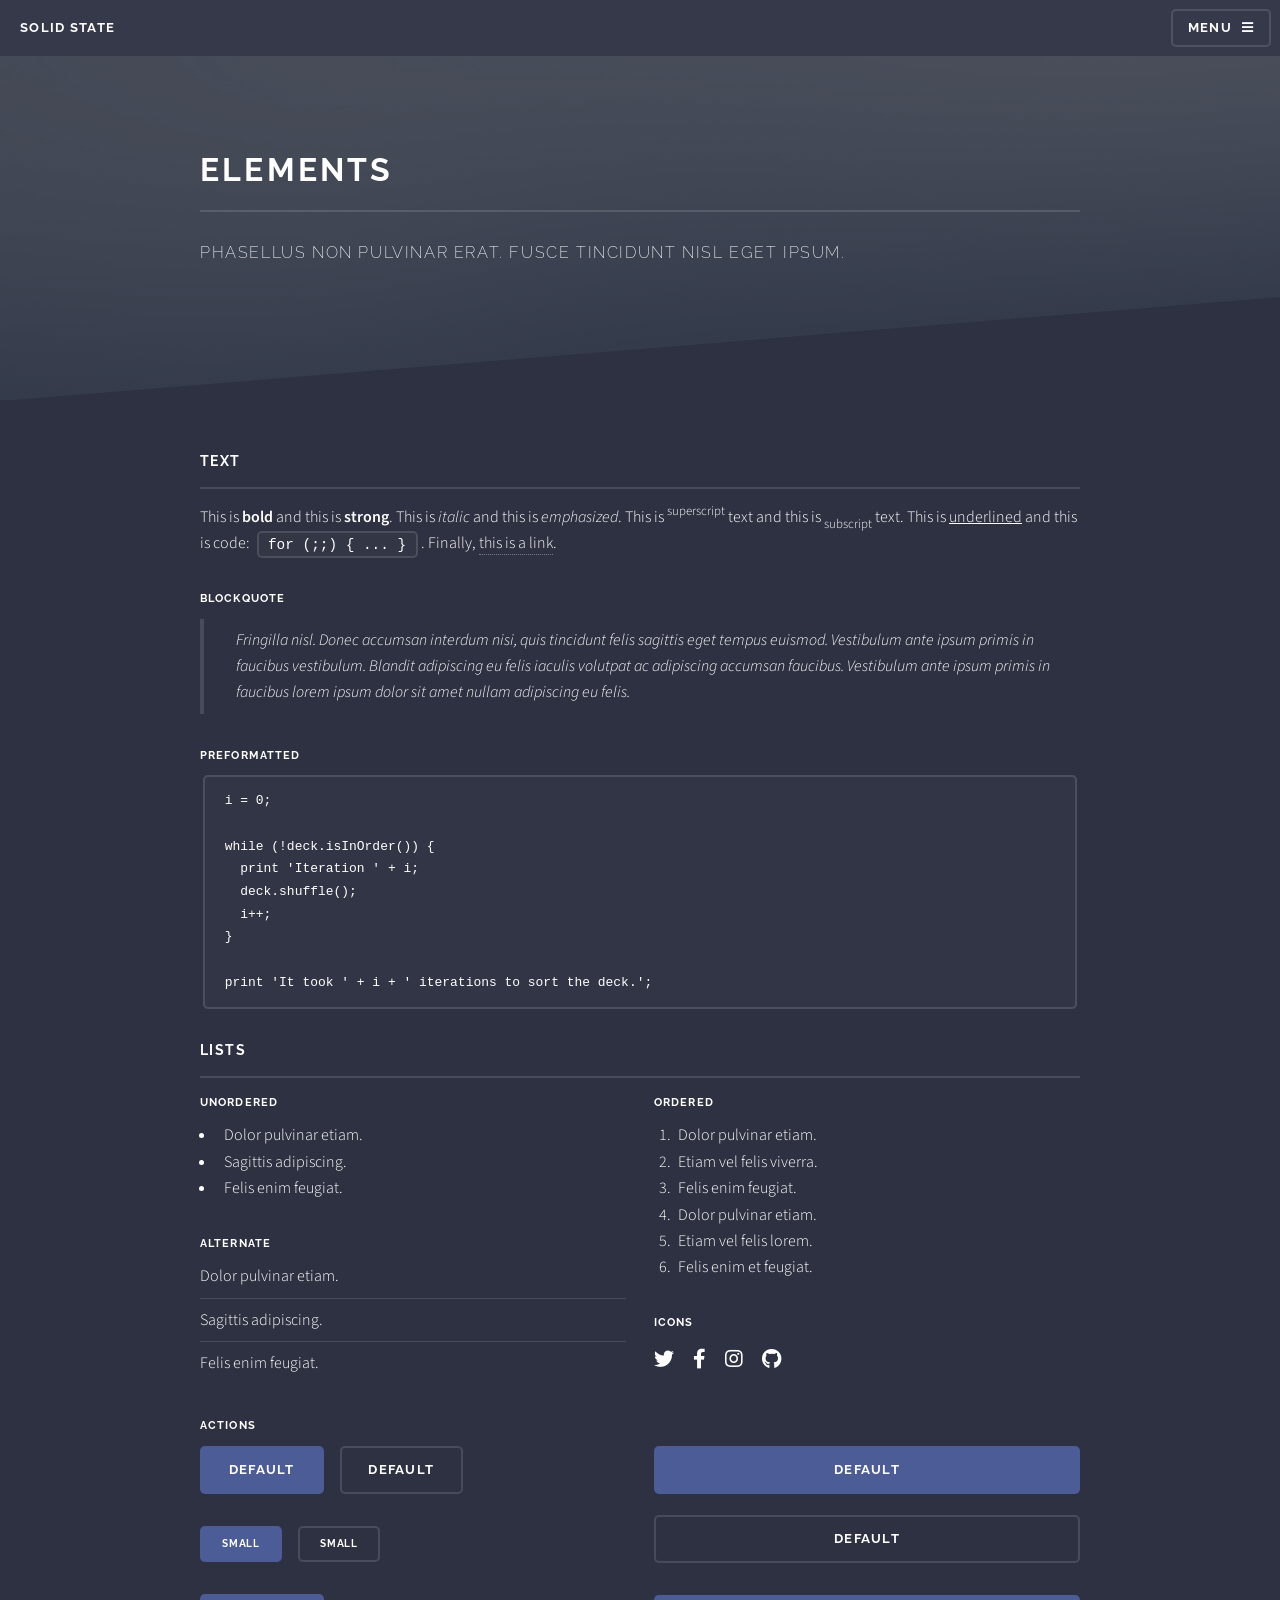
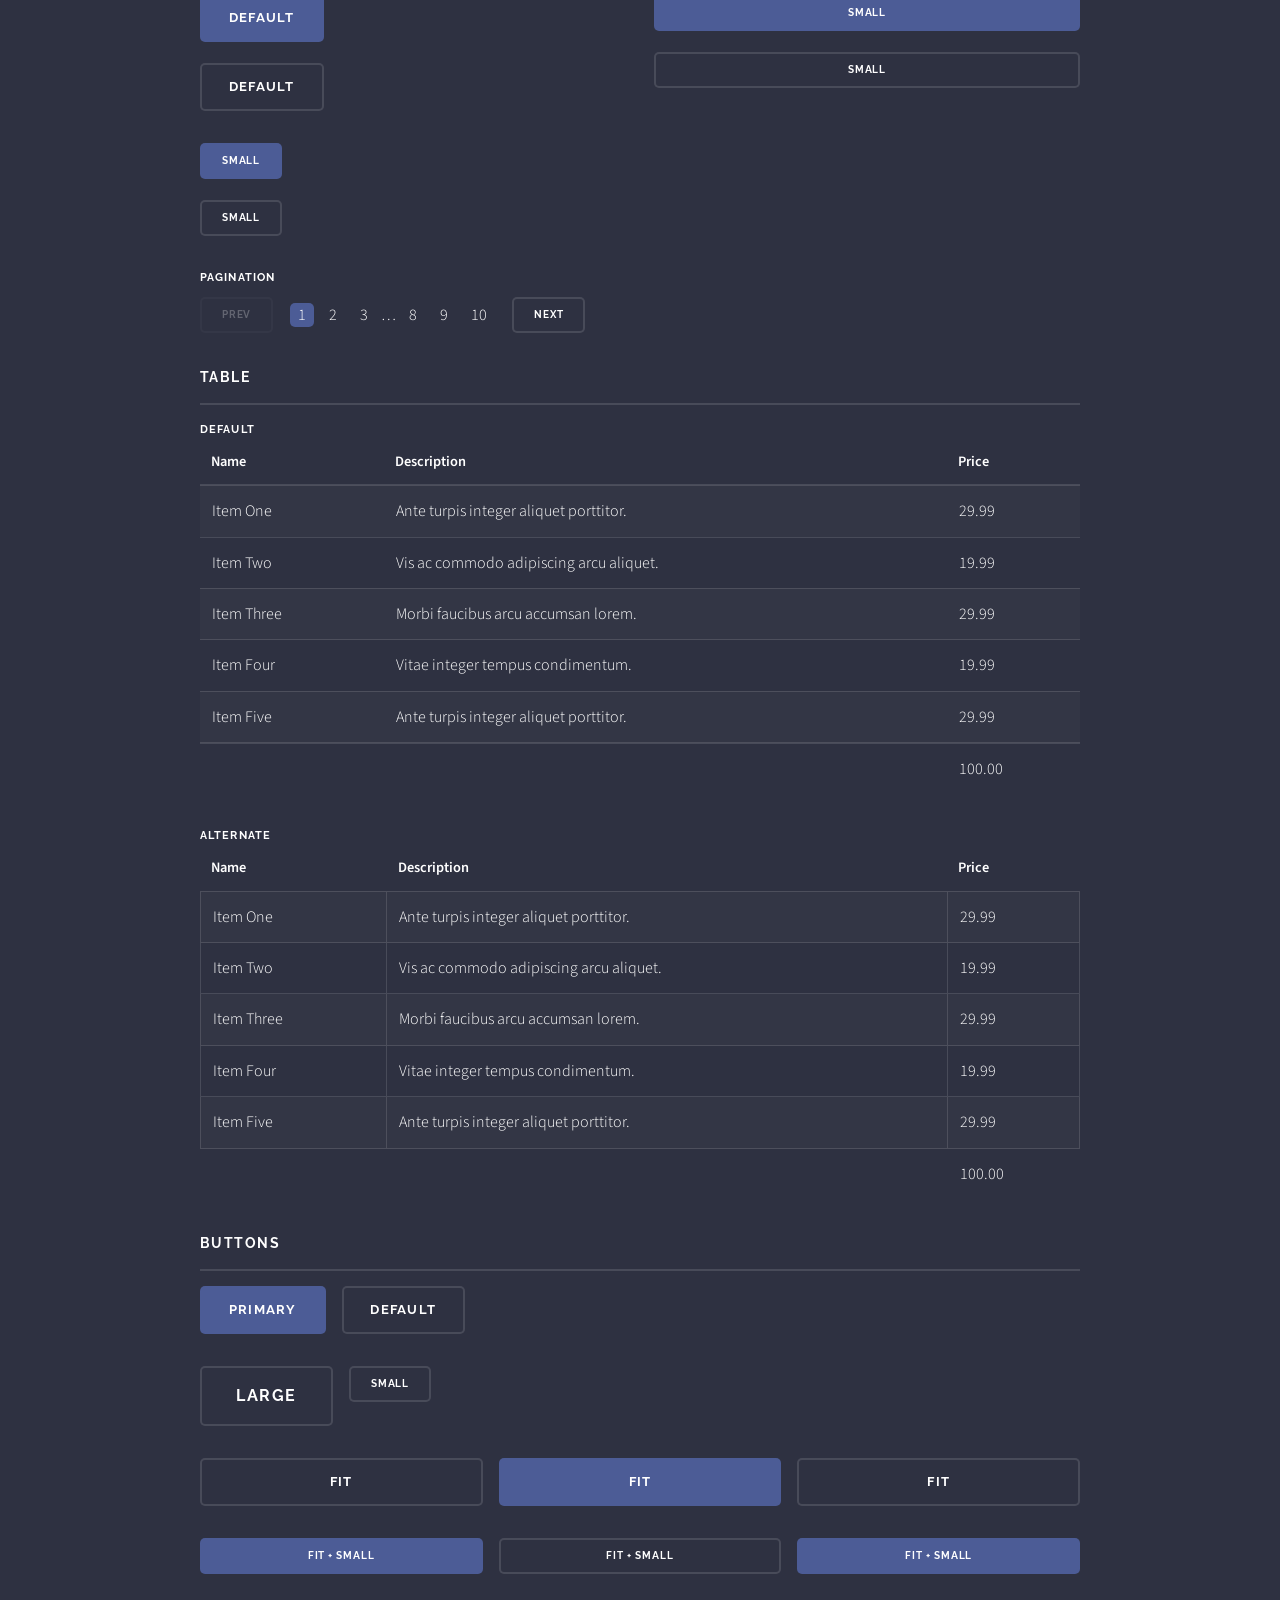
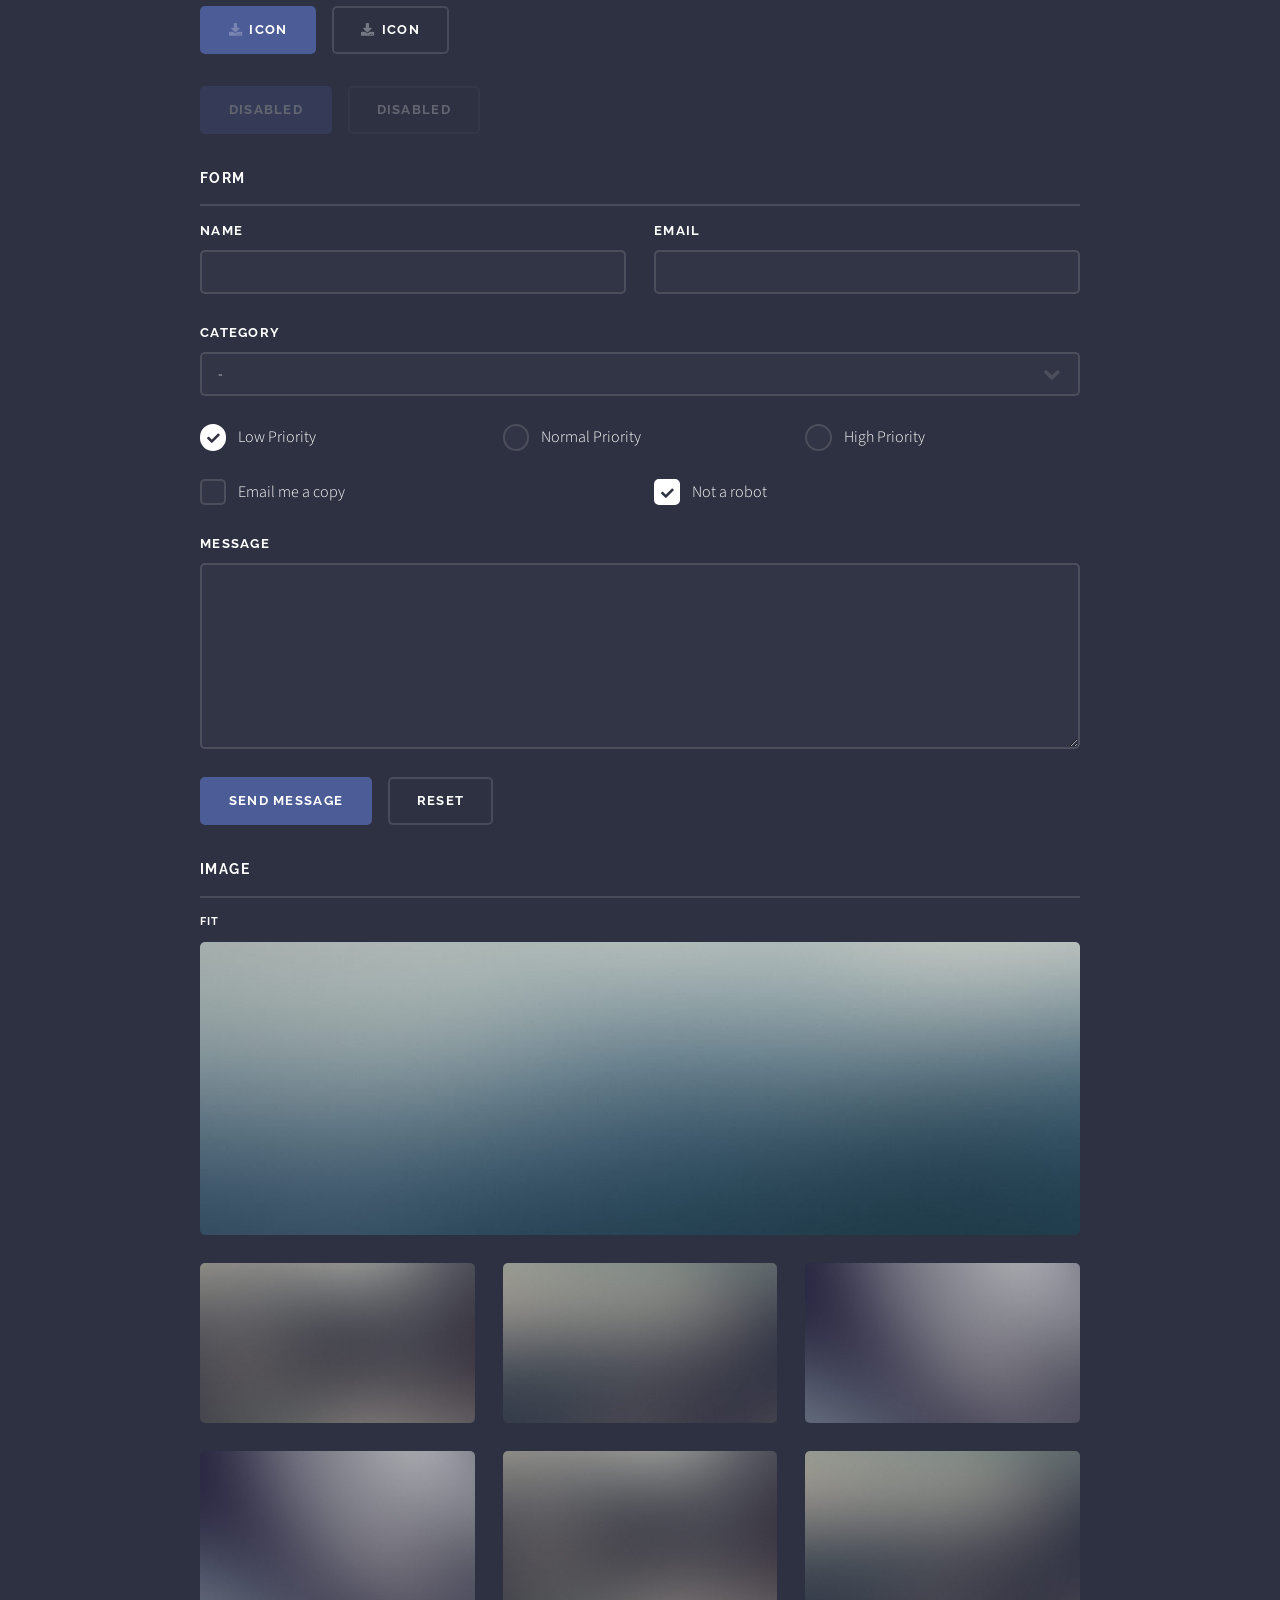
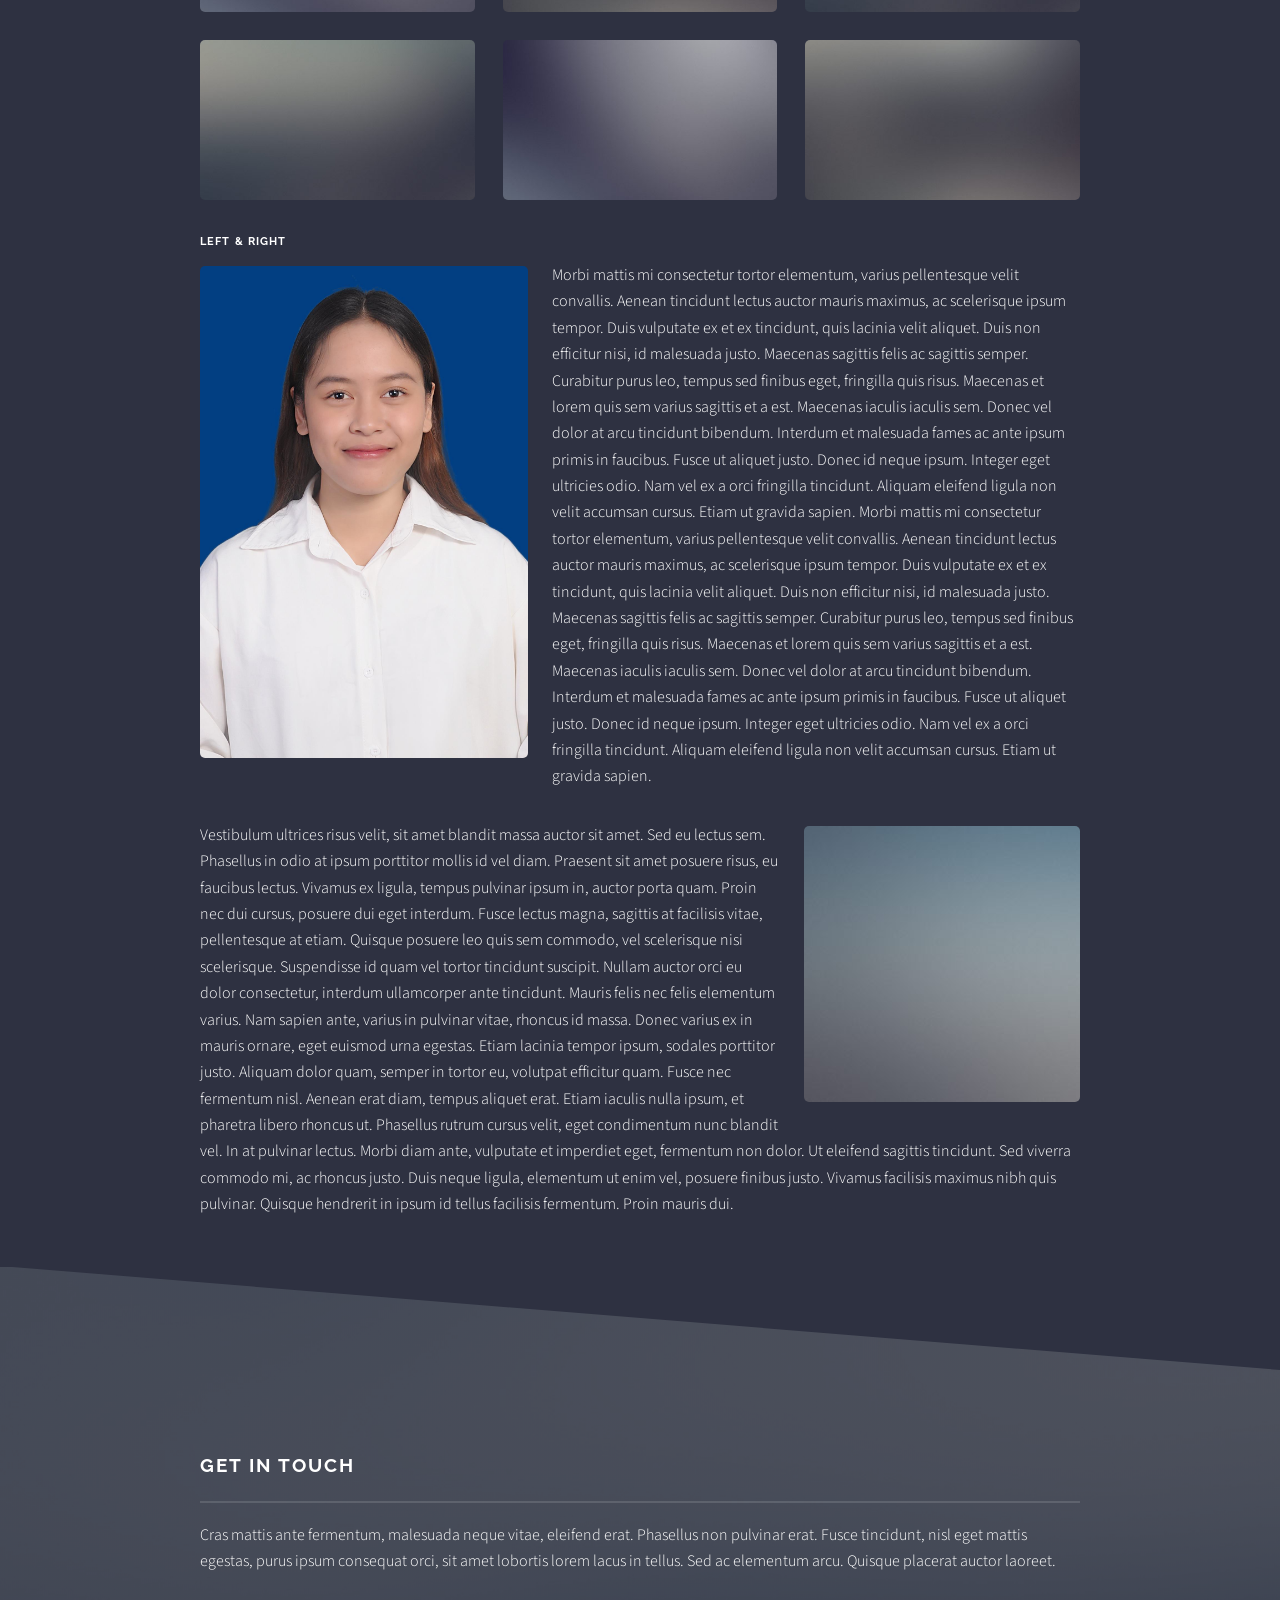
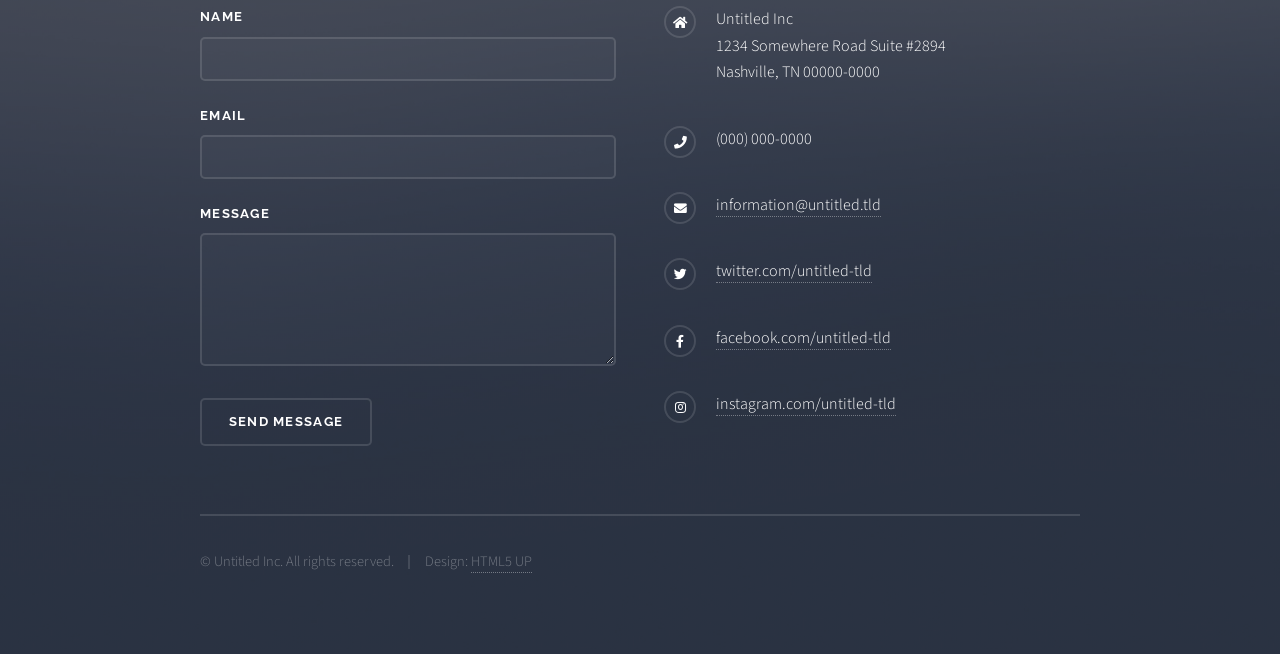
==== elements.html @ a49349f7 "[ADD] Membuat website portofolio" ====
<!DOCTYPE HTML>
<!--
	Solid State by HTML5 UP
	html5up.net | @ajlkn
	Free for personal and commercial use under the CCA 3.0 license (html5up.net/license)
-->
<html>
	<head>
		<title>Elements - Solid State by HTML5 UP</title>
		<meta charset="utf-8" />
		<meta name="viewport" content="width=device-width, initial-scale=1, user-scalable=no" />
		<link rel="stylesheet" href="assets/css/main.css" />
		<noscript><link rel="stylesheet" href="assets/css/noscript.css" /></noscript>
	</head>
	<body class="is-preload">

		<!-- Page Wrapper -->
			<div id="page-wrapper">

				<!-- Header -->
					<header id="header">
						<h1><a href="index.html">Solid State</a></h1>
						<nav>
							<a href="#menu">Menu</a>
						</nav>
					</header>

				<!-- Menu -->
					<nav id="menu">
						<div class="inner">
							<h2>Menu</h2>
							<ul class="links">
								<li><a href="index.html">Home</a></li>
								<li><a href="generic.html">Generic</a></li>
								<li><a href="elements.html">Elements</a></li>
								<li><a href="#">Log In</a></li>
								<li><a href="#">Sign Up</a></li>
							</ul>
							<a href="#" class="close">Close</a>
						</div>
					</nav>

				<!-- Wrapper -->
					<section id="wrapper">
						<header>
							<div class="inner">
								<h2>Elements</h2>
								<p>Phasellus non pulvinar erat. Fusce tincidunt nisl eget ipsum.</p>
							</div>
						</header>

						<!-- Content -->
							<div class="wrapper">
								<div class="inner">

									<section>
										<h3 class="major">Text</h3>
										<p>This is <b>bold</b> and this is <strong>strong</strong>. This is <i>italic</i> and this is <em>emphasized</em>.
										This is <sup>superscript</sup> text and this is <sub>subscript</sub> text.
										This is <u>underlined</u> and this is code: <code>for (;;) { ... }</code>. Finally, <a href="#">this is a link</a>.</p>
										<h4>Blockquote</h4>
										<blockquote>Fringilla nisl. Donec accumsan interdum nisi, quis tincidunt felis sagittis eget tempus euismod. Vestibulum ante ipsum primis in faucibus vestibulum. Blandit adipiscing eu felis iaculis volutpat ac adipiscing accumsan faucibus. Vestibulum ante ipsum primis in faucibus lorem ipsum dolor sit amet nullam adipiscing eu felis.</blockquote>
										<h4>Preformatted</h4>
										<pre><code>i = 0;

while (!deck.isInOrder()) {
  print 'Iteration ' + i;
  deck.shuffle();
  i++;
}

print 'It took ' + i + ' iterations to sort the deck.';</code></pre>
									</section>

									<section>
										<h3 class="major">Lists</h3>
										<div class="row">
											<div class="col-6 col-12-medium">
												<h4>Unordered</h4>
												<ul>
													<li>Dolor pulvinar etiam.</li>
													<li>Sagittis adipiscing.</li>
													<li>Felis enim feugiat.</li>
												</ul>
												<h4>Alternate</h4>
												<ul class="alt">
													<li>Dolor pulvinar etiam.</li>
													<li>Sagittis adipiscing.</li>
													<li>Felis enim feugiat.</li>
												</ul>
											</div>
											<div class="col-6 col-12-medium">
												<h4>Ordered</h4>
												<ol>
													<li>Dolor pulvinar etiam.</li>
													<li>Etiam vel felis viverra.</li>
													<li>Felis enim feugiat.</li>
													<li>Dolor pulvinar etiam.</li>
													<li>Etiam vel felis lorem.</li>
													<li>Felis enim et feugiat.</li>
												</ol>
												<h4>Icons</h4>
												<ul class="icons">
													<li><a href="#" class="icon brands fa-twitter"><span class="label">Twitter</span></a></li>
													<li><a href="#" class="icon brands fa-facebook-f"><span class="label">Facebook</span></a></li>
													<li><a href="#" class="icon brands fa-instagram"><span class="label">Instagram</span></a></li>
													<li><a href="#" class="icon brands fa-github"><span class="label">Github</span></a></li>
												</ul>
											</div>
										</div>
										<h4>Actions</h4>
										<div class="row">
											<div class="col-6 col-12-medium">
												<ul class="actions">
													<li><a href="#" class="button primary">Default</a></li>
													<li><a href="#" class="button">Default</a></li>
												</ul>
												<ul class="actions small">
													<li><a href="#" class="button primary small">Small</a></li>
													<li><a href="#" class="button small">Small</a></li>
												</ul>
												<ul class="actions stacked">
													<li><a href="#" class="button primary">Default</a></li>
													<li><a href="#" class="button">Default</a></li>
												</ul>
												<ul class="actions stacked small">
													<li><a href="#" class="button primary small">Small</a></li>
													<li><a href="#" class="button small">Small</a></li>
												</ul>
											</div>
											<div class="col-6 col-12-medium">
												<ul class="actions stacked">
													<li><a href="#" class="button primary fit">Default</a></li>
													<li><a href="#" class="button fit">Default</a></li>
												</ul>
												<ul class="actions stacked small">
													<li><a href="#" class="button primary small fit">Small</a></li>
													<li><a href="#" class="button small fit">Small</a></li>
												</ul>
											</div>
										</div>
										<h4>Pagination</h4>
										<ul class="pagination">
											<li><span class="button small disabled">Prev</span></li>
											<li><a href="#" class="page active">1</a></li>
											<li><a href="#" class="page">2</a></li>
											<li><a href="#" class="page">3</a></li>
											<li><span>&hellip;</span></li>
											<li><a href="#" class="page">8</a></li>
											<li><a href="#" class="page">9</a></li>
											<li><a href="#" class="page">10</a></li>
											<li><a href="#" class="button small">Next</a></li>
										</ul>
									</section>

									<section>
										<h3 class="major">Table</h3>
										<h4>Default</h4>
										<div class="table-wrapper">
											<table>
												<thead>
													<tr>
														<th>Name</th>
														<th>Description</th>
														<th>Price</th>
													</tr>
												</thead>
												<tbody>
													<tr>
														<td>Item One</td>
														<td>Ante turpis integer aliquet porttitor.</td>
														<td>29.99</td>
													</tr>
													<tr>
														<td>Item Two</td>
														<td>Vis ac commodo adipiscing arcu aliquet.</td>
														<td>19.99</td>
													</tr>
													<tr>
														<td>Item Three</td>
														<td> Morbi faucibus arcu accumsan lorem.</td>
														<td>29.99</td>
													</tr>
													<tr>
														<td>Item Four</td>
														<td>Vitae integer tempus condimentum.</td>
														<td>19.99</td>
													</tr>
													<tr>
														<td>Item Five</td>
														<td>Ante turpis integer aliquet porttitor.</td>
														<td>29.99</td>
													</tr>
												</tbody>
												<tfoot>
													<tr>
														<td colspan="2"></td>
														<td>100.00</td>
													</tr>
												</tfoot>
											</table>
										</div>

										<h4>Alternate</h4>
										<div class="table-wrapper">
											<table class="alt">
												<thead>
													<tr>
														<th>Name</th>
														<th>Description</th>
														<th>Price</th>
													</tr>
												</thead>
												<tbody>
													<tr>
														<td>Item One</td>
														<td>Ante turpis integer aliquet porttitor.</td>
														<td>29.99</td>
													</tr>
													<tr>
														<td>Item Two</td>
														<td>Vis ac commodo adipiscing arcu aliquet.</td>
														<td>19.99</td>
													</tr>
													<tr>
														<td>Item Three</td>
														<td> Morbi faucibus arcu accumsan lorem.</td>
														<td>29.99</td>
													</tr>
													<tr>
														<td>Item Four</td>
														<td>Vitae integer tempus condimentum.</td>
														<td>19.99</td>
													</tr>
													<tr>
														<td>Item Five</td>
														<td>Ante turpis integer aliquet porttitor.</td>
														<td>29.99</td>
													</tr>
												</tbody>
												<tfoot>
													<tr>
														<td colspan="2"></td>
														<td>100.00</td>
													</tr>
												</tfoot>
											</table>
										</div>
									</section>

									<section>
										<h3 class="major">Buttons</h3>
										<ul class="actions">
											<li><a href="#" class="button primary">Primary</a></li>
											<li><a href="#" class="button">Default</a></li>
										</ul>
										<ul class="actions">
											<li><a href="#" class="button large">Large</a></li>
											<li><a href="#" class="button small">Small</a></li>
										</ul>
										<ul class="actions fit">
											<li><a href="#" class="button fit">Fit</a></li>
											<li><a href="#" class="button primary fit">Fit</a></li>
											<li><a href="#" class="button fit">Fit</a></li>
										</ul>
										<ul class="actions fit small">
											<li><a href="#" class="button primary fit small">Fit + Small</a></li>
											<li><a href="#" class="button fit small">Fit + Small</a></li>
											<li><a href="#" class="button primary fit small">Fit + Small</a></li>
										</ul>
										<ul class="actions">
											<li><a href="#" class="button primary icon solid fa-download">Icon</a></li>
											<li><a href="#" class="button icon solid fa-download">Icon</a></li>
										</ul>
										<ul class="actions">
											<li><span class="button primary disabled">Disabled</span></li>
											<li><span class="button disabled">Disabled</span></li>
										</ul>
									</section>

									<section>
										<h3 class="major">Form</h3>
										<form method="post" action="#">
											<div class="row gtr-uniform">
												<div class="col-6 col-12-xsmall">
													<label for="demo-name">Name</label>
													<input type="text" name="demo-name" id="demo-name" value="" />
												</div>
												<div class="col-6 col-12-xsmall">
													<label for="demo-email">Email</label>
													<input type="email" name="demo-email" id="demo-email" value="" />
												</div>
												<div class="col-12">
													<label for="demo-category">Category</label>
													<select name="demo-category" id="demo-category">
														<option value="">-</option>
														<option value="1">Manufacturing</option>
														<option value="1">Shipping</option>
														<option value="1">Administration</option>
														<option value="1">Human Resources</option>
													</select>
												</div>
												<div class="col-4 col-12-small">
													<input type="radio" id="demo-priority-low" name="demo-priority" checked>
													<label for="demo-priority-low">Low Priority</label>
												</div>
												<div class="col-4 col-12-small">
													<input type="radio" id="demo-priority-normal" name="demo-priority">
													<label for="demo-priority-normal">Normal Priority</label>
												</div>
												<div class="col-4 col-12-small">
													<input type="radio" id="demo-priority-high" name="demo-priority">
													<label for="demo-priority-high">High Priority</label>
												</div>
												<div class="col-6 col-12-small">
													<input type="checkbox" id="demo-copy" name="demo-copy">
													<label for="demo-copy">Email me a copy</label>
												</div>
												<div class="col-6 col-12-small">
													<input type="checkbox" id="demo-human" name="demo-human" checked>
													<label for="demo-human">Not a robot</label>
												</div>
												<div class="col-12">
													<label for="demo-message">Message</label>
													<textarea name="demo-message" id="demo-message" rows="6"></textarea>
												</div>
												<div class="col-12">
													<ul class="actions">
														<li><input type="submit" value="Send Message" class="primary" /></li>
														<li><input type="reset" value="Reset" /></li>
													</ul>
												</div>
											</div>
										</form>
									</section>

									<section>
										<h3 class="major">Image</h3>
										<h4>Fit</h4>
										<div class="box alt">
											<div class="row gtr-uniform">
												<div class="col-12"><span class="image fit"><img src="images/pic08.jpg" alt="" /></span></div>
												<div class="col-4"><span class="image fit"><img src="images/pic05.jpg" alt="" /></span></div>
												<div class="col-4"><span class="image fit"><img src="images/pic06.jpg" alt="" /></span></div>
												<div class="col-4"><span class="image fit"><img src="images/pic07.jpg" alt="" /></span></div>
												<div class="col-4"><span class="image fit"><img src="images/pic07.jpg" alt="" /></span></div>
												<div class="col-4"><span class="image fit"><img src="images/pic05.jpg" alt="" /></span></div>
												<div class="col-4"><span class="image fit"><img src="images/pic06.jpg" alt="" /></span></div>
												<div class="col-4"><span class="image fit"><img src="images/pic06.jpg" alt="" /></span></div>
												<div class="col-4"><span class="image fit"><img src="images/pic07.jpg" alt="" /></span></div>
												<div class="col-4"><span class="image fit"><img src="images/pic05.jpg" alt="" /></span></div>
											</div>
										</div>
										<h4>Left &amp; Right</h4>
										<p><span class="image left"><img src="images/pic01.jpg" alt="" /></span>Morbi mattis mi consectetur tortor elementum, varius pellentesque velit convallis. Aenean tincidunt lectus auctor mauris maximus, ac scelerisque ipsum tempor. Duis vulputate ex et ex tincidunt, quis lacinia velit aliquet. Duis non efficitur nisi, id malesuada justo. Maecenas sagittis felis ac sagittis semper. Curabitur purus leo, tempus sed finibus eget, fringilla quis risus. Maecenas et lorem quis sem varius sagittis et a est. Maecenas iaculis iaculis sem. Donec vel dolor at arcu tincidunt bibendum. Interdum et malesuada fames ac ante ipsum primis in faucibus. Fusce ut aliquet justo. Donec id neque ipsum. Integer eget ultricies odio. Nam vel ex a orci fringilla tincidunt. Aliquam eleifend ligula non velit accumsan cursus. Etiam ut gravida sapien. Morbi mattis mi consectetur tortor elementum, varius pellentesque velit convallis. Aenean tincidunt lectus auctor mauris maximus, ac scelerisque ipsum tempor. Duis vulputate ex et ex tincidunt, quis lacinia velit aliquet. Duis non efficitur nisi, id malesuada justo. Maecenas sagittis felis ac sagittis semper. Curabitur purus leo, tempus sed finibus eget, fringilla quis risus. Maecenas et lorem quis sem varius sagittis et a est. Maecenas iaculis iaculis sem. Donec vel dolor at arcu tincidunt bibendum. Interdum et malesuada fames ac ante ipsum primis in faucibus. Fusce ut aliquet justo. Donec id neque ipsum. Integer eget ultricies odio. Nam vel ex a orci fringilla tincidunt. Aliquam eleifend ligula non velit accumsan cursus. Etiam ut gravida sapien.</p>
										<p><span class="image right"><img src="images/pic02.jpg" alt="" /></span>Vestibulum ultrices risus velit, sit amet blandit massa auctor sit amet. Sed eu lectus sem. Phasellus in odio at ipsum porttitor mollis id vel diam. Praesent sit amet posuere risus, eu faucibus lectus. Vivamus ex ligula, tempus pulvinar ipsum in, auctor porta quam. Proin nec dui cursus, posuere dui eget interdum. Fusce lectus magna, sagittis at facilisis vitae, pellentesque at etiam. Quisque posuere leo quis sem commodo, vel scelerisque nisi scelerisque. Suspendisse id quam vel tortor tincidunt suscipit. Nullam auctor orci eu dolor consectetur, interdum ullamcorper ante tincidunt. Mauris felis nec felis elementum varius. Nam sapien ante, varius in pulvinar vitae, rhoncus id massa. Donec varius ex in mauris ornare, eget euismod urna egestas. Etiam lacinia tempor ipsum, sodales porttitor justo. Aliquam dolor quam, semper in tortor eu, volutpat efficitur quam. Fusce nec fermentum nisl. Aenean erat diam, tempus aliquet erat. Etiam iaculis nulla ipsum, et pharetra libero rhoncus ut. Phasellus rutrum cursus velit, eget condimentum nunc blandit vel. In at pulvinar lectus. Morbi diam ante, vulputate et imperdiet eget, fermentum non dolor. Ut eleifend sagittis tincidunt. Sed viverra commodo mi, ac rhoncus justo. Duis neque ligula, elementum ut enim vel, posuere finibus justo. Vivamus facilisis maximus nibh quis pulvinar. Quisque hendrerit in ipsum id tellus facilisis fermentum. Proin mauris dui.</p>
									</section>

								</div>
							</div>

					</section>

				<!-- Footer -->
					<section id="footer">
						<div class="inner">
							<h2 class="major">Get in touch</h2>
							<p>Cras mattis ante fermentum, malesuada neque vitae, eleifend erat. Phasellus non pulvinar erat. Fusce tincidunt, nisl eget mattis egestas, purus ipsum consequat orci, sit amet lobortis lorem lacus in tellus. Sed ac elementum arcu. Quisque placerat auctor laoreet.</p>
							<form method="post" action="#">
								<div class="fields">
									<div class="field">
										<label for="name">Name</label>
										<input type="text" name="name" id="name" />
									</div>
									<div class="field">
										<label for="email">Email</label>
										<input type="email" name="email" id="email" />
									</div>
									<div class="field">
										<label for="message">Message</label>
										<textarea name="message" id="message" rows="4"></textarea>
									</div>
								</div>
								<ul class="actions">
									<li><input type="submit" value="Send Message" /></li>
								</ul>
							</form>
							<ul class="contact">
								<li class="icon solid fa-home">
									Untitled Inc<br />
									1234 Somewhere Road Suite #2894<br />
									Nashville, TN 00000-0000
								</li>
								<li class="icon solid fa-phone">(000) 000-0000</li>
								<li class="icon solid fa-envelope"><a href="#">information@untitled.tld</a></li>
								<li class="icon brands fa-twitter"><a href="#">twitter.com/untitled-tld</a></li>
								<li class="icon brands fa-facebook-f"><a href="#">facebook.com/untitled-tld</a></li>
								<li class="icon brands fa-instagram"><a href="#">instagram.com/untitled-tld</a></li>
							</ul>
							<ul class="copyright">
								<li>&copy; Untitled Inc. All rights reserved.</li><li>Design: <a href="http://html5up.net">HTML5 UP</a></li>
							</ul>
						</div>
					</section>

			</div>

		<!-- Scripts -->
			<script src="assets/js/jquery.min.js"></script>
			<script src="assets/js/jquery.scrollex.min.js"></script>
			<script src="assets/js/browser.min.js"></script>
			<script src="assets/js/breakpoints.min.js"></script>
			<script src="assets/js/util.js"></script>
			<script src="assets/js/main.js"></script>

	</body>
</html>
---- assets/css/main.css ----
@import url(fontawesome-all.min.css);
@import url("https://fonts.googleapis.com/css?family=Raleway:200,700|Source+Sans+Pro:300,600,300italic,600italic");

/*
	Solid State by HTML5 UP
	html5up.net | @ajlkn
	Free for personal and commercial use under the CCA 3.0 license (html5up.net/license)
*/

html, body, div, span, applet, object,
iframe, h1, h2, h3, h4, h5, h6, p, blockquote,
pre, a, abbr, acronym, address, big, cite,
code, del, dfn, em, img, ins, kbd, q, s, samp,
small, strike, strong, sub, sup, tt, var, b,
u, i, center, dl, dt, dd, ol, ul, li, fieldset,
form, label, legend, table, caption, tbody,
tfoot, thead, tr, th, td, article, aside,
canvas, details, embed, figure, figcaption,
footer, header, hgroup, menu, nav, output, ruby,
section, summary, time, mark, audio, video {
	margin: 0;
	padding: 0;
	border: 0;
	font-size: 100%;
	font: inherit;
	vertical-align: baseline;}

article, aside, details, figcaption, figure,
footer, header, hgroup, menu, nav, section {
	display: block;}

body {
	line-height: 1;
}

ol, ul {
	list-style: none;
}

blockquote, q {
	quotes: none;
}

	blockquote:before, blockquote:after, q:before, q:after {
		content: '';
		content: none;
	}

table {
	border-collapse: collapse;
	border-spacing: 0;
}

body {
	-webkit-text-size-adjust: none;
}

mark {
	background-color: transparent;
	color: inherit;
}

input::-moz-focus-inner {
	border: 0;
	padding: 0;
}

input, select, textarea {
	-moz-appearance: none;
	-webkit-appearance: none;
	-ms-appearance: none;
	appearance: none;
}

/* Basic */

	@-ms-viewport {
		width: device-width;
	}

	body {
		-ms-overflow-style: scrollbar;
	}

	@media screen and (max-width: 480px) {

		html, body {
			min-width: 320px;
		}

	}

	html {
		box-sizing: border-box;
	}

	*, *:before, *:after {
		box-sizing: inherit;
	}

	body {
		background-color: #2e3141;
		background-image: linear-gradient(to top, rgba(46, 49, 65, 0.8), rgba(46, 49, 65, 0.8)), url("../../images/bg.jpg");
		background-size: auto, cover;
		background-attachment: fixed, fixed;
		background-position: center, center;
	}

		body.is-preload *, body.is-preload *:before, body.is-preload *:after {
			-moz-animation: none !important;
			-webkit-animation: none !important;
			-ms-animation: none !important;
			animation: none !important;
			-moz-transition: none !important;
			-webkit-transition: none !important;
			-ms-transition: none !important;
			transition: none !important;
		}

/* Type */

	body, input, select, textarea {
		color: #ffffff;
		font-family: "Source Sans Pro", Helvetica, sans-serif;
		font-size: 16.5pt;
		font-weight: 300;
		line-height: 1.65;
	}

		@media screen and (max-width: 1680px) {

			body, input, select, textarea {
				font-size: 13pt;
			}

		}

		@media screen and (max-width: 1280px) {

			body, input, select, textarea {
				font-size: 12pt;
			}

		}

		@media screen and (max-width: 980px) {

			body, input, select, textarea {
				font-size: 12pt;
			}

		}

		@media screen and (max-width: 736px) {

			body, input, select, textarea {
				font-size: 12pt;
			}

		}

		@media screen and (max-width: 480px) {

			body, input, select, textarea {
				font-size: 12pt;
			}

		}

	a {
		-moz-transition: color 0.2s ease-in-out, border-bottom-color 0.2s ease-in-out;
		-webkit-transition: color 0.2s ease-in-out, border-bottom-color 0.2s ease-in-out;
		-ms-transition: color 0.2s ease-in-out, border-bottom-color 0.2s ease-in-out;
		transition: color 0.2s ease-in-out, border-bottom-color 0.2s ease-in-out;
		border-bottom: dotted 1px rgba(255, 255, 255, 0.35);
		color: #ffffff;
		text-decoration: none;
	}

		a:hover {
			border-bottom-color: transparent;
			color: #ffffff !important;
		}

		a.special:not(.button) {
			text-decoration: none;
			border-bottom: 0;
			display: block;
			font-family: Raleway, Helvetica, sans-serif;
			font-size: 0.8em;
			font-weight: 700;
			letter-spacing: 0.1em;
			margin: 0 0 2em 0;
			text-transform: uppercase;
		}

			a.special:not(.button):before {
				-moz-osx-font-smoothing: grayscale;
				-webkit-font-smoothing: antialiased;
				display: inline-block;
				font-style: normal;
				font-variant: normal;
				text-rendering: auto;
				line-height: 1;
				text-transform: none !important;
				font-family: 'Font Awesome 5 Free';
				font-weight: 900;
			}

			a.special:not(.button):before {
				-moz-transition: background-color 0.2s ease-in-out;
				-webkit-transition: background-color 0.2s ease-in-out;
				-ms-transition: background-color 0.2s ease-in-out;
				transition: background-color 0.2s ease-in-out;
				border-radius: 100%;
				border: solid 2px rgba(255, 255, 255, 0.125);
				content: '\f105';
				display: inline-block;
				font-size: 1.25em;
				height: 2em;
				line-height: 1.75em;
				margin-right: 0.85em;
				text-align: center;
				text-indent: 0.15em;
				vertical-align: middle;
				width: 2em;
			}

			a.special:not(.button):hover:before {
				background-color: rgba(255, 255, 255, 0.025);
			}

			a.special:not(.button):active:before {
				background-color: rgba(255, 255, 255, 0.075);
			}

	strong, b {
		color: #ffffff;
		font-weight: 600;
	}

	em, i {
		font-style: italic;
	}

	p {
		margin: 0 0 2em 0;
	}

	h1, h2, h3, h4, h5, h6 {
		color: #ffffff;
		font-family: Raleway, Helvetica, sans-serif;
		font-weight: 700;
		letter-spacing: 0.1em;
		margin: 0 0 1em 0;
		text-transform: uppercase;
	}

		h1 a, h2 a, h3 a, h4 a, h5 a, h6 a {
			color: inherit;
			text-decoration: none;
			border-bottom: 0;
		}

		h1 span, h2 span, h3 span, h4 span, h5 span, h6 span {
			font-weight: 200;
		}

		h1.major, h2.major, h3.major, h4.major, h5.major, h6.major {
			padding-bottom: 1em;
			border-bottom: solid 2px rgba(255, 255, 255, 0.125);
		}

	h2 {
		font-size: 1.2em;
	}

	h3 {
		font-size: 0.9em;
	}

	h4 {
		font-size: 0.7em;
	}

	h5 {
		font-size: 0.7em;
	}

	h6 {
		font-size: 0.7em;
	}

	@media screen and (max-width: 736px) {

		h2 {
			font-size: 1em;
		}

		h3 {
			font-size: 0.8em;
		}

	}

	sub {
		font-size: 0.8em;
		position: relative;
		top: 0.5em;
	}

	sup {
		font-size: 0.8em;
		position: relative;
		top: -0.5em;
	}

	blockquote {
		border-left: solid 4px rgba(255, 255, 255, 0.125);
		font-style: italic;
		margin: 0 0 2em 0;
		padding: 0.5em 0 0.5em 2em;
	}

	code {
		background: rgba(255, 255, 255, 0.025);
		border-radius: 5px;
		border: solid 2px rgba(255, 255, 255, 0.125);
		font-family: "Courier New", monospace;
		font-size: 0.9em;
		margin: 0 0.25em;
		padding: 0.25em 0.65em;
	}

	pre {
		-webkit-overflow-scrolling: touch;
		font-family: "Courier New", monospace;
		font-size: 0.9em;
		margin: 0 0 2em 0;
	}

		pre code {
			display: block;
			line-height: 1.75em;
			padding: 1em 1.5em;
			overflow-x: auto;
		}

	hr {
		border: 0;
		border-bottom: solid 2px rgba(255, 255, 255, 0.125);
		margin: 2.5em 0;
	}

		hr.major {
			margin: 4em 0;
		}

	.align-left {
		text-align: left;
	}

	.align-center {
		text-align: center;
	}

	.align-right {
		text-align: right;
	}

/* Row */

	.row {
		display: flex;
		flex-wrap: wrap;
		box-sizing: border-box;
		align-items: stretch;
	}

		.row > * {
			box-sizing: border-box;
		}

		.row.gtr-uniform > * > :last-child {
			margin-bottom: 0;
		}

		.row.aln-left {
			justify-content: flex-start;
		}

		.row.aln-center {
			justify-content: center;
		}

		.row.aln-right {
			justify-content: flex-end;
		}

		.row.aln-top {
			align-items: flex-start;
		}

		.row.aln-middle {
			align-items: center;
		}

		.row.aln-bottom {
			align-items: flex-end;
		}

		.row > .imp {
			order: -1;
		}

		.row > .col-1 {
			width: 8.33333%;
		}

		.row > .off-1 {
			margin-left: 8.33333%;
		}

		.row > .col-2 {
			width: 16.66667%;
		}

		.row > .off-2 {
			margin-left: 16.66667%;
		}

		.row > .col-3 {
			width: 25%;
		}

		.row > .off-3 {
			margin-left: 25%;
		}

		.row > .col-4 {
			width: 33.33333%;
		}

		.row > .off-4 {
			margin-left: 33.33333%;
		}

		.row > .col-5 {
			width: 41.66667%;
		}

		.row > .off-5 {
			margin-left: 41.66667%;
		}

		.row > .col-6 {
			width: 50%;
		}

		.row > .off-6 {
			margin-left: 50%;
		}

		.row > .col-7 {
			width: 58.33333%;
		}

		.row > .off-7 {
			margin-left: 58.33333%;
		}

		.row > .col-8 {
			width: 66.66667%;
		}

		.row > .off-8 {
			margin-left: 66.66667%;
		}

		.row > .col-9 {
			width: 75%;
		}

		.row > .off-9 {
			margin-left: 75%;
		}

		.row > .col-10 {
			width: 83.33333%;
		}

		.row > .off-10 {
			margin-left: 83.33333%;
		}

		.row > .col-11 {
			width: 91.66667%;
		}

		.row > .off-11 {
			margin-left: 91.66667%;
		}

		.row > .col-12 {
			width: 100%;
		}

		.row > .off-12 {
			margin-left: 100%;
		}

		.row.gtr-0 {
			margin-top: 0;
			margin-left: 0em;
		}

			.row.gtr-0 > * {
				padding: 0 0 0 0em;
			}

			.row.gtr-0.gtr-uniform {
				margin-top: 0em;
			}

				.row.gtr-0.gtr-uniform > * {
					padding-top: 0em;
				}

		.row.gtr-25 {
			margin-top: 0;
			margin-left: -0.4375em;
		}

			.row.gtr-25 > * {
				padding: 0 0 0 0.4375em;
			}

			.row.gtr-25.gtr-uniform {
				margin-top: -0.4375em;
			}

				.row.gtr-25.gtr-uniform > * {
					padding-top: 0.4375em;
				}

		.row.gtr-50 {
			margin-top: 0;
			margin-left: -0.875em;
		}

			.row.gtr-50 > * {
				padding: 0 0 0 0.875em;
			}

			.row.gtr-50.gtr-uniform {
				margin-top: -0.875em;
			}

				.row.gtr-50.gtr-uniform > * {
					padding-top: 0.875em;
				}

		.row {
			margin-top: 0;
			margin-left: -1.75em;
		}

			.row > * {
				padding: 0 0 0 1.75em;
			}

			.row.gtr-uniform {
				margin-top: -1.75em;
			}

				.row.gtr-uniform > * {
					padding-top: 1.75em;
				}

		.row.gtr-150 {
			margin-top: 0;
			margin-left: -2.625em;
		}

			.row.gtr-150 > * {
				padding: 0 0 0 2.625em;
			}

			.row.gtr-150.gtr-uniform {
				margin-top: -2.625em;
			}

				.row.gtr-150.gtr-uniform > * {
					padding-top: 2.625em;
				}

		.row.gtr-200 {
			margin-top: 0;
			margin-left: -3.5em;
		}

			.row.gtr-200 > * {
				padding: 0 0 0 3.5em;
			}

			.row.gtr-200.gtr-uniform {
				margin-top: -3.5em;
			}

				.row.gtr-200.gtr-uniform > * {
					padding-top: 3.5em;
				}

		@media screen and (max-width: 1680px) {

			.row {
				display: flex;
				flex-wrap: wrap;
				box-sizing: border-box;
				align-items: stretch;
			}

				.row > * {
					box-sizing: border-box;
				}

				.row.gtr-uniform > * > :last-child {
					margin-bottom: 0;
				}

				.row.aln-left {
					justify-content: flex-start;
				}

				.row.aln-center {
					justify-content: center;
				}

				.row.aln-right {
					justify-content: flex-end;
				}

				.row.aln-top {
					align-items: flex-start;
				}

				.row.aln-middle {
					align-items: center;
				}

				.row.aln-bottom {
					align-items: flex-end;
				}

				.row > .imp-xlarge {
					order: -1;
				}

				.row > .col-1-xlarge {
					width: 8.33333%;
				}

				.row > .off-1-xlarge {
					margin-left: 8.33333%;
				}

				.row > .col-2-xlarge {
					width: 16.66667%;
				}

				.row > .off-2-xlarge {
					margin-left: 16.66667%;
				}

				.row > .col-3-xlarge {
					width: 25%;
				}

				.row > .off-3-xlarge {
					margin-left: 25%;
				}

				.row > .col-4-xlarge {
					width: 33.33333%;
				}

				.row > .off-4-xlarge {
					margin-left: 33.33333%;
				}

				.row > .col-5-xlarge {
					width: 41.66667%;
				}

				.row > .off-5-xlarge {
					margin-left: 41.66667%;
				}

				.row > .col-6-xlarge {
					width: 50%;
				}

				.row > .off-6-xlarge {
					margin-left: 50%;
				}

				.row > .col-7-xlarge {
					width: 58.33333%;
				}

				.row > .off-7-xlarge {
					margin-left: 58.33333%;
				}

				.row > .col-8-xlarge {
					width: 66.66667%;
				}

				.row > .off-8-xlarge {
					margin-left: 66.66667%;
				}

				.row > .col-9-xlarge {
					width: 75%;
				}

				.row > .off-9-xlarge {
					margin-left: 75%;
				}

				.row > .col-10-xlarge {
					width: 83.33333%;
				}

				.row > .off-10-xlarge {
					margin-left: 83.33333%;
				}

				.row > .col-11-xlarge {
					width: 91.66667%;
				}

				.row > .off-11-xlarge {
					margin-left: 91.66667%;
				}

				.row > .col-12-xlarge {
					width: 100%;
				}

				.row > .off-12-xlarge {
					margin-left: 100%;
				}

				.row.gtr-0 {
					margin-top: 0;
					margin-left: 0em;
				}

					.row.gtr-0 > * {
						padding: 0 0 0 0em;
					}

					.row.gtr-0.gtr-uniform {
						margin-top: 0em;
					}

						.row.gtr-0.gtr-uniform > * {
							padding-top: 0em;
						}

				.row.gtr-25 {
					margin-top: 0;
					margin-left: -0.4375em;
				}

					.row.gtr-25 > * {
						padding: 0 0 0 0.4375em;
					}

					.row.gtr-25.gtr-uniform {
						margin-top: -0.4375em;
					}

						.row.gtr-25.gtr-uniform > * {
							padding-top: 0.4375em;
						}

				.row.gtr-50 {
					margin-top: 0;
					margin-left: -0.875em;
				}

					.row.gtr-50 > * {
						padding: 0 0 0 0.875em;
					}

					.row.gtr-50.gtr-uniform {
						margin-top: -0.875em;
					}

						.row.gtr-50.gtr-uniform > * {
							padding-top: 0.875em;
						}

				.row {
					margin-top: 0;
					margin-left: -1.75em;
				}

					.row > * {
						padding: 0 0 0 1.75em;
					}

					.row.gtr-uniform {
						margin-top: -1.75em;
					}

						.row.gtr-uniform > * {
							padding-top: 1.75em;
						}

				.row.gtr-150 {
					margin-top: 0;
					margin-left: -2.625em;
				}

					.row.gtr-150 > * {
						padding: 0 0 0 2.625em;
					}

					.row.gtr-150.gtr-uniform {
						margin-top: -2.625em;
					}

						.row.gtr-150.gtr-uniform > * {
							padding-top: 2.625em;
						}

				.row.gtr-200 {
					margin-top: 0;
					margin-left: -3.5em;
				}

					.row.gtr-200 > * {
						padding: 0 0 0 3.5em;
					}

					.row.gtr-200.gtr-uniform {
						margin-top: -3.5em;
					}

						.row.gtr-200.gtr-uniform > * {
							padding-top: 3.5em;
						}

		}

		@media screen and (max-width: 1280px) {

			.row {
				display: flex;
				flex-wrap: wrap;
				box-sizing: border-box;
				align-items: stretch;
			}

				.row > * {
					box-sizing: border-box;
				}

				.row.gtr-uniform > * > :last-child {
					margin-bottom: 0;
				}

				.row.aln-left {
					justify-content: flex-start;
				}

				.row.aln-center {
					justify-content: center;
				}

				.row.aln-right {
					justify-content: flex-end;
				}

				.row.aln-top {
					align-items: flex-start;
				}

				.row.aln-middle {
					align-items: center;
				}

				.row.aln-bottom {
					align-items: flex-end;
				}

				.row > .imp-large {
					order: -1;
				}

				.row > .col-1-large {
					width: 8.33333%;
				}

				.row > .off-1-large {
					margin-left: 8.33333%;
				}

				.row > .col-2-large {
					width: 16.66667%;
				}

				.row > .off-2-large {
					margin-left: 16.66667%;
				}

				.row > .col-3-large {
					width: 25%;
				}

				.row > .off-3-large {
					margin-left: 25%;
				}

				.row > .col-4-large {
					width: 33.33333%;
				}

				.row > .off-4-large {
					margin-left: 33.33333%;
				}

				.row > .col-5-large {
					width: 41.66667%;
				}

				.row > .off-5-large {
					margin-left: 41.66667%;
				}

				.row > .col-6-large {
					width: 50%;
				}

				.row > .off-6-large {
					margin-left: 50%;
				}

				.row > .col-7-large {
					width: 58.33333%;
				}

				.row > .off-7-large {
					margin-left: 58.33333%;
				}

				.row > .col-8-large {
					width: 66.66667%;
				}

				.row > .off-8-large {
					margin-left: 66.66667%;
				}

				.row > .col-9-large {
					width: 75%;
				}

				.row > .off-9-large {
					margin-left: 75%;
				}

				.row > .col-10-large {
					width: 83.33333%;
				}

				.row > .off-10-large {
					margin-left: 83.33333%;
				}

				.row > .col-11-large {
					width: 91.66667%;
				}

				.row > .off-11-large {
					margin-left: 91.66667%;
				}

				.row > .col-12-large {
					width: 100%;
				}

				.row > .off-12-large {
					margin-left: 100%;
				}

				.row.gtr-0 {
					margin-top: 0;
					margin-left: 0em;
				}

					.row.gtr-0 > * {
						padding: 0 0 0 0em;
					}

					.row.gtr-0.gtr-uniform {
						margin-top: 0em;
					}

						.row.gtr-0.gtr-uniform > * {
							padding-top: 0em;
						}

				.row.gtr-25 {
					margin-top: 0;
					margin-left: -0.4375em;
				}

					.row.gtr-25 > * {
						padding: 0 0 0 0.4375em;
					}

					.row.gtr-25.gtr-uniform {
						margin-top: -0.4375em;
					}

						.row.gtr-25.gtr-uniform > * {
							padding-top: 0.4375em;
						}

				.row.gtr-50 {
					margin-top: 0;
					margin-left: -0.875em;
				}

					.row.gtr-50 > * {
						padding: 0 0 0 0.875em;
					}

					.row.gtr-50.gtr-uniform {
						margin-top: -0.875em;
					}

						.row.gtr-50.gtr-uniform > * {
							padding-top: 0.875em;
						}

				.row {
					margin-top: 0;
					margin-left: -1.75em;
				}

					.row > * {
						padding: 0 0 0 1.75em;
					}

					.row.gtr-uniform {
						margin-top: -1.75em;
					}

						.row.gtr-uniform > * {
							padding-top: 1.75em;
						}

				.row.gtr-150 {
					margin-top: 0;
					margin-left: -2.625em;
				}

					.row.gtr-150 > * {
						padding: 0 0 0 2.625em;
					}

					.row.gtr-150.gtr-uniform {
						margin-top: -2.625em;
					}

						.row.gtr-150.gtr-uniform > * {
							padding-top: 2.625em;
						}

				.row.gtr-200 {
					margin-top: 0;
					margin-left: -3.5em;
				}

					.row.gtr-200 > * {
						padding: 0 0 0 3.5em;
					}

					.row.gtr-200.gtr-uniform {
						margin-top: -3.5em;
					}

						.row.gtr-200.gtr-uniform > * {
							padding-top: 3.5em;
						}

		}

		@media screen and (max-width: 980px) {

			.row {
				display: flex;
				flex-wrap: wrap;
				box-sizing: border-box;
				align-items: stretch;
			}

				.row > * {
					box-sizing: border-box;
				}

				.row.gtr-uniform > * > :last-child {
					margin-bottom: 0;
				}

				.row.aln-left {
					justify-content: flex-start;
				}

				.row.aln-center {
					justify-content: center;
				}

				.row.aln-right {
					justify-content: flex-end;
				}

				.row.aln-top {
					align-items: flex-start;
				}

				.row.aln-middle {
					align-items: center;
				}

				.row.aln-bottom {
					align-items: flex-end;
				}

				.row > .imp-medium {
					order: -1;
				}

				.row > .col-1-medium {
					width: 8.33333%;
				}

				.row > .off-1-medium {
					margin-left: 8.33333%;
				}

				.row > .col-2-medium {
					width: 16.66667%;
				}

				.row > .off-2-medium {
					margin-left: 16.66667%;
				}

				.row > .col-3-medium {
					width: 25%;
				}

				.row > .off-3-medium {
					margin-left: 25%;
				}

				.row > .col-4-medium {
					width: 33.33333%;
				}

				.row > .off-4-medium {
					margin-left: 33.33333%;
				}

				.row > .col-5-medium {
					width: 41.66667%;
				}

				.row > .off-5-medium {
					margin-left: 41.66667%;
				}

				.row > .col-6-medium {
					width: 50%;
				}

				.row > .off-6-medium {
					margin-left: 50%;
				}

				.row > .col-7-medium {
					width: 58.33333%;
				}

				.row > .off-7-medium {
					margin-left: 58.33333%;
				}

				.row > .col-8-medium {
					width: 66.66667%;
				}

				.row > .off-8-medium {
					margin-left: 66.66667%;
				}

				.row > .col-9-medium {
					width: 75%;
				}

				.row > .off-9-medium {
					margin-left: 75%;
				}

				.row > .col-10-medium {
					width: 83.33333%;
				}

				.row > .off-10-medium {
					margin-left: 83.33333%;
				}

				.row > .col-11-medium {
					width: 91.66667%;
				}

				.row > .off-11-medium {
					margin-left: 91.66667%;
				}

				.row > .col-12-medium {
					width: 100%;
				}

				.row > .off-12-medium {
					margin-left: 100%;
				}

				.row.gtr-0 {
					margin-top: 0;
					margin-left: 0em;
				}

					.row.gtr-0 > * {
						padding: 0 0 0 0em;
					}

					.row.gtr-0.gtr-uniform {
						margin-top: 0em;
					}

						.row.gtr-0.gtr-uniform > * {
							padding-top: 0em;
						}

				.row.gtr-25 {
					margin-top: 0;
					margin-left: -0.4375em;
				}

					.row.gtr-25 > * {
						padding: 0 0 0 0.4375em;
					}

					.row.gtr-25.gtr-uniform {
						margin-top: -0.4375em;
					}

						.row.gtr-25.gtr-uniform > * {
							padding-top: 0.4375em;
						}

				.row.gtr-50 {
					margin-top: 0;
					margin-left: -0.875em;
				}

					.row.gtr-50 > * {
						padding: 0 0 0 0.875em;
					}

					.row.gtr-50.gtr-uniform {
						margin-top: -0.875em;
					}

						.row.gtr-50.gtr-uniform > * {
							padding-top: 0.875em;
						}

				.row {
					margin-top: 0;
					margin-left: -1.75em;
				}

					.row > * {
						padding: 0 0 0 1.75em;
					}

					.row.gtr-uniform {
						margin-top: -1.75em;
					}

						.row.gtr-uniform > * {
							padding-top: 1.75em;
						}

				.row.gtr-150 {
					margin-top: 0;
					margin-left: -2.625em;
				}

					.row.gtr-150 > * {
						padding: 0 0 0 2.625em;
					}

					.row.gtr-150.gtr-uniform {
						margin-top: -2.625em;
					}

						.row.gtr-150.gtr-uniform > * {
							padding-top: 2.625em;
						}

				.row.gtr-200 {
					margin-top: 0;
					margin-left: -3.5em;
				}

					.row.gtr-200 > * {
						padding: 0 0 0 3.5em;
					}

					.row.gtr-200.gtr-uniform {
						margin-top: -3.5em;
					}

						.row.gtr-200.gtr-uniform > * {
							padding-top: 3.5em;
						}

		}

		@media screen and (max-width: 736px) {

			.row {
				display: flex;
				flex-wrap: wrap;
				box-sizing: border-box;
				align-items: stretch;
			}

				.row > * {
					box-sizing: border-box;
				}

				.row.gtr-uniform > * > :last-child {
					margin-bottom: 0;
				}

				.row.aln-left {
					justify-content: flex-start;
				}

				.row.aln-center {
					justify-content: center;
				}

				.row.aln-right {
					justify-content: flex-end;
				}

				.row.aln-top {
					align-items: flex-start;
				}

				.row.aln-middle {
					align-items: center;
				}

				.row.aln-bottom {
					align-items: flex-end;
				}

				.row > .imp-small {
					order: -1;
				}

				.row > .col-1-small {
					width: 8.33333%;
				}

				.row > .off-1-small {
					margin-left: 8.33333%;
				}

				.row > .col-2-small {
					width: 16.66667%;
				}

				.row > .off-2-small {
					margin-left: 16.66667%;
				}

				.row > .col-3-small {
					width: 25%;
				}

				.row > .off-3-small {
					margin-left: 25%;
				}

				.row > .col-4-small {
					width: 33.33333%;
				}

				.row > .off-4-small {
					margin-left: 33.33333%;
				}

				.row > .col-5-small {
					width: 41.66667%;
				}

				.row > .off-5-small {
					margin-left: 41.66667%;
				}

				.row > .col-6-small {
					width: 50%;
				}

				.row > .off-6-small {
					margin-left: 50%;
				}

				.row > .col-7-small {
					width: 58.33333%;
				}

				.row > .off-7-small {
					margin-left: 58.33333%;
				}

				.row > .col-8-small {
					width: 66.66667%;
				}

				.row > .off-8-small {
					margin-left: 66.66667%;
				}

				.row > .col-9-small {
					width: 75%;
				}

				.row > .off-9-small {
					margin-left: 75%;
				}

				.row > .col-10-small {
					width: 83.33333%;
				}

				.row > .off-10-small {
					margin-left: 83.33333%;
				}

				.row > .col-11-small {
					width: 91.66667%;
				}

				.row > .off-11-small {
					margin-left: 91.66667%;
				}

				.row > .col-12-small {
					width: 100%;
				}

				.row > .off-12-small {
					margin-left: 100%;
				}

				.row.gtr-0 {
					margin-top: 0;
					margin-left: 0em;
				}

					.row.gtr-0 > * {
						padding: 0 0 0 0em;
					}

					.row.gtr-0.gtr-uniform {
						margin-top: 0em;
					}

						.row.gtr-0.gtr-uniform > * {
							padding-top: 0em;
						}

				.row.gtr-25 {
					margin-top: 0;
					margin-left: -0.3125em;
				}

					.row.gtr-25 > * {
						padding: 0 0 0 0.3125em;
					}

					.row.gtr-25.gtr-uniform {
						margin-top: -0.3125em;
					}

						.row.gtr-25.gtr-uniform > * {
							padding-top: 0.3125em;
						}

				.row.gtr-50 {
					margin-top: 0;
					margin-left: -0.625em;
				}

					.row.gtr-50 > * {
						padding: 0 0 0 0.625em;
					}

					.row.gtr-50.gtr-uniform {
						margin-top: -0.625em;
					}

						.row.gtr-50.gtr-uniform > * {
							padding-top: 0.625em;
						}

				.row {
					margin-top: 0;
					margin-left: -1.25em;
				}

					.row > * {
						padding: 0 0 0 1.25em;
					}

					.row.gtr-uniform {
						margin-top: -1.25em;
					}

						.row.gtr-uniform > * {
							padding-top: 1.25em;
						}

				.row.gtr-150 {
					margin-top: 0;
					margin-left: -1.875em;
				}

					.row.gtr-150 > * {
						padding: 0 0 0 1.875em;
					}

					.row.gtr-150.gtr-uniform {
						margin-top: -1.875em;
					}

						.row.gtr-150.gtr-uniform > * {
							padding-top: 1.875em;
						}

				.row.gtr-200 {
					margin-top: 0;
					margin-left: -2.5em;
				}

					.row.gtr-200 > * {
						padding: 0 0 0 2.5em;
					}

					.row.gtr-200.gtr-uniform {
						margin-top: -2.5em;
					}

						.row.gtr-200.gtr-uniform > * {
							padding-top: 2.5em;
						}

		}

		@media screen and (max-width: 480px) {

			.row {
				display: flex;
				flex-wrap: wrap;
				box-sizing: border-box;
				align-items: stretch;
			}

				.row > * {
					box-sizing: border-box;
				}

				.row.gtr-uniform > * > :last-child {
					margin-bottom: 0;
				}

				.row.aln-left {
					justify-content: flex-start;
				}

				.row.aln-center {
					justify-content: center;
				}

				.row.aln-right {
					justify-content: flex-end;
				}

				.row.aln-top {
					align-items: flex-start;
				}

				.row.aln-middle {
					align-items: center;
				}

				.row.aln-bottom {
					align-items: flex-end;
				}

				.row > .imp-xsmall {
					order: -1;
				}

				.row > .col-1-xsmall {
					width: 8.33333%;
				}

				.row > .off-1-xsmall {
					margin-left: 8.33333%;
				}

				.row > .col-2-xsmall {
					width: 16.66667%;
				}

				.row > .off-2-xsmall {
					margin-left: 16.66667%;
				}

				.row > .col-3-xsmall {
					width: 25%;
				}

				.row > .off-3-xsmall {
					margin-left: 25%;
				}

				.row > .col-4-xsmall {
					width: 33.33333%;
				}

				.row > .off-4-xsmall {
					margin-left: 33.33333%;
				}

				.row > .col-5-xsmall {
					width: 41.66667%;
				}

				.row > .off-5-xsmall {
					margin-left: 41.66667%;
				}

				.row > .col-6-xsmall {
					width: 50%;
				}

				.row > .off-6-xsmall {
					margin-left: 50%;
				}

				.row > .col-7-xsmall {
					width: 58.33333%;
				}

				.row > .off-7-xsmall {
					margin-left: 58.33333%;
				}

				.row > .col-8-xsmall {
					width: 66.66667%;
				}

				.row > .off-8-xsmall {
					margin-left: 66.66667%;
				}

				.row > .col-9-xsmall {
					width: 75%;
				}

				.row > .off-9-xsmall {
					margin-left: 75%;
				}

				.row > .col-10-xsmall {
					width: 83.33333%;
				}

				.row > .off-10-xsmall {
					margin-left: 83.33333%;
				}

				.row > .col-11-xsmall {
					width: 91.66667%;
				}

				.row > .off-11-xsmall {
					margin-left: 91.66667%;
				}

				.row > .col-12-xsmall {
					width: 100%;
				}

				.row > .off-12-xsmall {
					margin-left: 100%;
				}

				.row.gtr-0 {
					margin-top: 0;
					margin-left: 0em;
				}

					.row.gtr-0 > * {
						padding: 0 0 0 0em;
					}

					.row.gtr-0.gtr-uniform {
						margin-top: 0em;
					}

						.row.gtr-0.gtr-uniform > * {
							padding-top: 0em;
						}

				.row.gtr-25 {
					margin-top: 0;
					margin-left: -0.3125em;
				}

					.row.gtr-25 > * {
						padding: 0 0 0 0.3125em;
					}

					.row.gtr-25.gtr-uniform {
						margin-top: -0.3125em;
					}

						.row.gtr-25.gtr-uniform > * {
							padding-top: 0.3125em;
						}

				.row.gtr-50 {
					margin-top: 0;
					margin-left: -0.625em;
				}

					.row.gtr-50 > * {
						padding: 0 0 0 0.625em;
					}

					.row.gtr-50.gtr-uniform {
						margin-top: -0.625em;
					}

						.row.gtr-50.gtr-uniform > * {
							padding-top: 0.625em;
						}

				.row {
					margin-top: 0;
					margin-left: -1.25em;
				}

					.row > * {
						padding: 0 0 0 1.25em;
					}

					.row.gtr-uniform {
						margin-top: -1.25em;
					}

						.row.gtr-uniform > * {
							padding-top: 1.25em;
						}

				.row.gtr-150 {
					margin-top: 0;
					margin-left: -1.875em;
				}

					.row.gtr-150 > * {
						padding: 0 0 0 1.875em;
					}

					.row.gtr-150.gtr-uniform {
						margin-top: -1.875em;
					}

						.row.gtr-150.gtr-uniform > * {
							padding-top: 1.875em;
						}

				.row.gtr-200 {
					margin-top: 0;
					margin-left: -2.5em;
				}

					.row.gtr-200 > * {
						padding: 0 0 0 2.5em;
					}

					.row.gtr-200.gtr-uniform {
						margin-top: -2.5em;
					}

						.row.gtr-200.gtr-uniform > * {
							padding-top: 2.5em;
						}

		}

		@media screen and (max-width: 360px) {

			.row {
				display: flex;
				flex-wrap: wrap;
				box-sizing: border-box;
				align-items: stretch;
			}

				.row > * {
					box-sizing: border-box;
				}

				.row.gtr-uniform > * > :last-child {
					margin-bottom: 0;
				}

				.row.aln-left {
					justify-content: flex-start;
				}

				.row.aln-center {
					justify-content: center;
				}

				.row.aln-right {
					justify-content: flex-end;
				}

				.row.aln-top {
					align-items: flex-start;
				}

				.row.aln-middle {
					align-items: center;
				}

				.row.aln-bottom {
					align-items: flex-end;
				}

				.row > .imp-xxsmall {
					order: -1;
				}

				.row > .col-1-xxsmall {
					width: 8.33333%;
				}

				.row > .off-1-xxsmall {
					margin-left: 8.33333%;
				}

				.row > .col-2-xxsmall {
					width: 16.66667%;
				}

				.row > .off-2-xxsmall {
					margin-left: 16.66667%;
				}

				.row > .col-3-xxsmall {
					width: 25%;
				}

				.row > .off-3-xxsmall {
					margin-left: 25%;
				}

				.row > .col-4-xxsmall {
					width: 33.33333%;
				}

				.row > .off-4-xxsmall {
					margin-left: 33.33333%;
				}

				.row > .col-5-xxsmall {
					width: 41.66667%;
				}

				.row > .off-5-xxsmall {
					margin-left: 41.66667%;
				}

				.row > .col-6-xxsmall {
					width: 50%;
				}

				.row > .off-6-xxsmall {
					margin-left: 50%;
				}

				.row > .col-7-xxsmall {
					width: 58.33333%;
				}

				.row > .off-7-xxsmall {
					margin-left: 58.33333%;
				}

				.row > .col-8-xxsmall {
					width: 66.66667%;
				}

				.row > .off-8-xxsmall {
					margin-left: 66.66667%;
				}

				.row > .col-9-xxsmall {
					width: 75%;
				}

				.row > .off-9-xxsmall {
					margin-left: 75%;
				}

				.row > .col-10-xxsmall {
					width: 83.33333%;
				}

				.row > .off-10-xxsmall {
					margin-left: 83.33333%;
				}

				.row > .col-11-xxsmall {
					width: 91.66667%;
				}

				.row > .off-11-xxsmall {
					margin-left: 91.66667%;
				}

				.row > .col-12-xxsmall {
					width: 100%;
				}

				.row > .off-12-xxsmall {
					margin-left: 100%;
				}

				.row.gtr-0 {
					margin-top: 0;
					margin-left: 0em;
				}

					.row.gtr-0 > * {
						padding: 0 0 0 0em;
					}

					.row.gtr-0.gtr-uniform {
						margin-top: 0em;
					}

						.row.gtr-0.gtr-uniform > * {
							padding-top: 0em;
						}

				.row.gtr-25 {
					margin-top: 0;
					margin-left: -0.3125em;
				}

					.row.gtr-25 > * {
						padding: 0 0 0 0.3125em;
					}

					.row.gtr-25.gtr-uniform {
						margin-top: -0.3125em;
					}

						.row.gtr-25.gtr-uniform > * {
							padding-top: 0.3125em;
						}

				.row.gtr-50 {
					margin-top: 0;
					margin-left: -0.625em;
				}

					.row.gtr-50 > * {
						padding: 0 0 0 0.625em;
					}

					.row.gtr-50.gtr-uniform {
						margin-top: -0.625em;
					}

						.row.gtr-50.gtr-uniform > * {
							padding-top: 0.625em;
						}

				.row {
					margin-top: 0;
					margin-left: -1.25em;
				}

					.row > * {
						padding: 0 0 0 1.25em;
					}

					.row.gtr-uniform {
						margin-top: -1.25em;
					}

						.row.gtr-uniform > * {
							padding-top: 1.25em;
						}

				.row.gtr-150 {
					margin-top: 0;
					margin-left: -1.875em;
				}

					.row.gtr-150 > * {
						padding: 0 0 0 1.875em;
					}

					.row.gtr-150.gtr-uniform {
						margin-top: -1.875em;
					}

						.row.gtr-150.gtr-uniform > * {
							padding-top: 1.875em;
						}

				.row.gtr-200 {
					margin-top: 0;
					margin-left: -2.5em;
				}

					.row.gtr-200 > * {
						padding: 0 0 0 2.5em;
					}

					.row.gtr-200.gtr-uniform {
						margin-top: -2.5em;
					}

						.row.gtr-200.gtr-uniform > * {
							padding-top: 2.5em;
						}

		}

/* Section/Article */

	section.special, article.special {
		text-align: center;
	}

/* Form */

	form {
		margin: 0 0 2em 0;
	}

		form > :last-child {
			margin-bottom: 0;
		}

		form > .fields {
			display: -moz-flex;
			display: -webkit-flex;
			display: -ms-flex;
			display: flex;
			-moz-flex-wrap: wrap;
			-webkit-flex-wrap: wrap;
			-ms-flex-wrap: wrap;
			flex-wrap: wrap;
			width: calc(100% + 3em);
			margin: -1.5em 0 2em -1.5em;
		}

			form > .fields > .field {
				-moz-flex-grow: 0;
				-webkit-flex-grow: 0;
				-ms-flex-grow: 0;
				flex-grow: 0;
				-moz-flex-shrink: 0;
				-webkit-flex-shrink: 0;
				-ms-flex-shrink: 0;
				flex-shrink: 0;
				padding: 1.5em 0 0 1.5em;
				width: calc(100% - 1.5em);
			}

				form > .fields > .field.half {
					width: calc(50% - 0.75em);
				}

				form > .fields > .field.third {
					width: calc(100%/3 - 0.5em);
				}

				form > .fields > .field.quarter {
					width: calc(25% - 0.375em);
				}

		@media screen and (max-width: 480px) {

			form > .fields {
				width: calc(100% + 3em);
				margin: -1.5em 0 2em -1.5em;
			}

				form > .fields > .field {
					padding: 1.5em 0 0 1.5em;
					width: calc(100% - 1.5em);
				}

					form > .fields > .field.half {
						width: calc(100% - 1.5em);
					}

					form > .fields > .field.third {
						width: calc(100% - 1.5em);
					}

					form > .fields > .field.quarter {
						width: calc(100% - 1.5em);
					}

		}

	label {
		color: #ffffff;
		display: block;
		font-family: Raleway, Helvetica, sans-serif;
		font-size: 0.8em;
		font-weight: 700;
		letter-spacing: 0.1em;
		margin: 0 0 0.7em 0;
		text-transform: uppercase;
	}

	input[type="text"],
	input[type="password"],
	input[type="email"],
	input[type="tel"],
	select,
	textarea {
		-moz-appearance: none;
		-webkit-appearance: none;
		-ms-appearance: none;
		appearance: none;
		background: rgba(255, 255, 255, 0.025);
		border-radius: 5px;
		border: none;
		border: solid 2px rgba(255, 255, 255, 0.125);
		color: inherit;
		display: block;
		outline: 0;
		padding: 0 1em;
		text-decoration: none;
		width: 100%;
	}

		input[type="text"]:invalid,
		input[type="password"]:invalid,
		input[type="email"]:invalid,
		input[type="tel"]:invalid,
		select:invalid,
		textarea:invalid {
			box-shadow: none;
		}

		input[type="text"]:focus,
		input[type="password"]:focus,
		input[type="email"]:focus,
		input[type="tel"]:focus,
		select:focus,
		textarea:focus {
			border-color: #5b6ba6;
		}

	select {
		background-image: url("data:image/svg+xml;charset=utf8,%3Csvg xmlns='http://www.w3.org/2000/svg' width='40' height='40' preserveAspectRatio='none' viewBox='0 0 40 40'%3E%3Cpath d='M9.4,12.3l10.4,10.4l10.4-10.4c0.2-0.2,0.5-0.4,0.9-0.4c0.3,0,0.6,0.1,0.9,0.4l3.3,3.3c0.2,0.2,0.4,0.5,0.4,0.9 c0,0.4-0.1,0.6-0.4,0.9L20.7,31.9c-0.2,0.2-0.5,0.4-0.9,0.4c-0.3,0-0.6-0.1-0.9-0.4L4.3,17.3c-0.2-0.2-0.4-0.5-0.4-0.9 c0-0.4,0.1-0.6,0.4-0.9l3.3-3.3c0.2-0.2,0.5-0.4,0.9-0.4S9.1,12.1,9.4,12.3z' fill='rgba(255, 255, 255, 0.125)' /%3E%3C/svg%3E");
		background-size: 1.25rem;
		background-repeat: no-repeat;
		background-position: calc(100% - 1rem) center;
		height: 2.75em;
		padding-right: 2.75em;
		text-overflow: ellipsis;
	}

		select option {
			color: #ffffff;
			background: #2e3141;
		}

		select:focus::-ms-value {
			background-color: transparent;
		}

		select::-ms-expand {
			display: none;
		}

	input[type="text"],
	input[type="password"],
	input[type="email"],
	select {
		height: 2.75em;
	}

	textarea {
		padding: 0.75em 1em;
	}

	input[type="checkbox"],
	input[type="radio"] {
		-moz-appearance: none;
		-webkit-appearance: none;
		-ms-appearance: none;
		appearance: none;
		display: block;
		float: left;
		margin-right: -2em;
		opacity: 0;
		width: 1em;
		z-index: -1;
	}

		input[type="checkbox"] + label,
		input[type="radio"] + label {
			text-decoration: none;
			color: #ffffff;
			cursor: pointer;
			display: inline-block;
			font-size: 1em;
			font-family: "Source Sans Pro", Helvetica, sans-serif;
			text-transform: none;
			letter-spacing: 0;
			font-weight: 300;
			padding-left: 2.4em;
			padding-right: 0.75em;
			position: relative;
		}

			input[type="checkbox"] + label:before,
			input[type="radio"] + label:before {
				-moz-osx-font-smoothing: grayscale;
				-webkit-font-smoothing: antialiased;
				display: inline-block;
				font-style: normal;
				font-variant: normal;
				text-rendering: auto;
				line-height: 1;
				text-transform: none !important;
				font-family: 'Font Awesome 5 Free';
				font-weight: 900;
			}

			input[type="checkbox"] + label:before,
			input[type="radio"] + label:before {
				background: rgba(255, 255, 255, 0.025);
				border-radius: 5px;
				border: solid 2px rgba(255, 255, 255, 0.125);
				content: '';
				display: inline-block;
				font-size: 0.8em;
				height: 2.0625em;
				left: 0;
				line-height: 2.0625em;
				position: absolute;
				text-align: center;
				top: 0;
				width: 2.0625em;
			}

		input[type="checkbox"]:checked + label:before,
		input[type="radio"]:checked + label:before {
			background: #ffffff;
			border-color: #ffffff;
			content: '\f00c';
			color: #2e3141;
		}

		input[type="checkbox"]:focus + label:before,
		input[type="radio"]:focus + label:before {
			border-color: #4c5c96;
		}

	input[type="checkbox"] + label:before {
		border-radius: 5px;
	}

	input[type="radio"] + label:before {
		border-radius: 100%;
	}

	::-webkit-input-placeholder {
		color: rgba(255, 255, 255, 0.35) !important;
		opacity: 1.0;
	}

	:-moz-placeholder {
		color: rgba(255, 255, 255, 0.35) !important;
		opacity: 1.0;
	}

	::-moz-placeholder {
		color: rgba(255, 255, 255, 0.35) !important;
		opacity: 1.0;
	}

	:-ms-input-placeholder {
		color: rgba(255, 255, 255, 0.35) !important;
		opacity: 1.0;
	}

/* Box */

	.box {
		border-radius: 5px;
		border: solid 2px rgba(255, 255, 255, 0.125);
		margin-bottom: 2em;
		padding: 1.5em;
	}

		.box > :last-child,
		.box > :last-child > :last-child,
		.box > :last-child > :last-child > :last-child {
			margin-bottom: 0;
		}

		.box.alt {
			border: 0;
			border-radius: 0;
			padding: 0;
		}

/* Icon */

	.icon {
		text-decoration: none;
		border-bottom: none;
		position: relative;
	}

		.icon:before {
			-moz-osx-font-smoothing: grayscale;
			-webkit-font-smoothing: antialiased;
			display: inline-block;
			font-style: normal;
			font-variant: normal;
			text-rendering: auto;
			line-height: 1;
			text-transform: none !important;
			font-family: 'Font Awesome 5 Free';
			font-weight: 400;
		}

		.icon > .label {
			display: none;
		}

		.icon:before {
			line-height: inherit;
		}

		.icon.solid:before {
			font-weight: 900;
		}

		.icon.brands:before {
			font-family: 'Font Awesome 5 Brands';
		}

/* Image */

	.image {
		border-radius: 5px;
		border: 0;
		display: inline-block;
		position: relative;
	}

		.image img {
			border-radius: 5px;
			display: block;
		}

		.image.left, .image.right {
			max-width: 40%;
		}

			.image.left img, .image.right img {
				width: 100%;
			}

		.image.left {
			float: left;
			padding: 0 1.5em 1em 0;
			top: 0.25em;
		}

		.image.right {
			float: right;
			padding: 0 0 1em 1.5em;
			top: 0.25em;
		}

		.image.fit {
			display: block;
			margin: 0 0 2em 0;
			width: 100%;
		}

			.image.fit img {
				width: 100%;
			}

		.image.main {
			display: block;
			margin: 0 0 3em 0;
			width: 100%;
		}

			.image.main img {
				width: 100%;
			}

/* List */

	ol {
		list-style: decimal;
		margin: 0 0 2em 0;
		padding-left: 1.25em;
	}

		ol li {
			padding-left: 0.25em;
		}

	ul {
		list-style: disc;
		margin: 0 0 2em 0;
		padding-left: 1em;
	}

		ul li {
			padding-left: 0.5em;
		}

		ul.alt {
			list-style: none;
			padding-left: 0;
		}

			ul.alt li {
				border-top: solid 1px rgba(255, 255, 255, 0.125);
				padding: 0.5em 0;
			}

				ul.alt li:first-child {
					border-top: 0;
					padding-top: 0;
				}

	dl {
		margin: 0 0 2em 0;
	}

		dl dt {
			display: block;
			font-weight: 600;
			margin: 0 0 1em 0;
		}

		dl dd {
			margin-left: 2em;
		}

/* Actions */

	ul.actions {
		display: -moz-flex;
		display: -webkit-flex;
		display: -ms-flex;
		display: flex;
		cursor: default;
		list-style: none;
		margin-left: -1em;
		padding-left: 0;
	}

		ul.actions li {
			padding: 0 0 0 1em;
			vertical-align: middle;
		}

		ul.actions.special {
			-moz-justify-content: center;
			-webkit-justify-content: center;
			-ms-justify-content: center;
			justify-content: center;
			width: 100%;
			margin-left: 0;
		}

			ul.actions.special li:first-child {
				padding-left: 0;
			}

		ul.actions.stacked {
			-moz-flex-direction: column;
			-webkit-flex-direction: column;
			-ms-flex-direction: column;
			flex-direction: column;
			margin-left: 0;
		}

			ul.actions.stacked li {
				padding: 1.3em 0 0 0;
			}

				ul.actions.stacked li:first-child {
					padding-top: 0;
				}

		ul.actions.fit {
			width: calc(100% + 1em);
		}

			ul.actions.fit li {
				-moz-flex-grow: 1;
				-webkit-flex-grow: 1;
				-ms-flex-grow: 1;
				flex-grow: 1;
				-moz-flex-shrink: 1;
				-webkit-flex-shrink: 1;
				-ms-flex-shrink: 1;
				flex-shrink: 1;
				width: 100%;
			}

				ul.actions.fit li > * {
					width: 100%;
				}

			ul.actions.fit.stacked {
				width: 100%;
			}

		@media screen and (max-width: 480px) {

			ul.actions:not(.fixed) {
				-moz-flex-direction: column;
				-webkit-flex-direction: column;
				-ms-flex-direction: column;
				flex-direction: column;
				margin-left: 0;
				width: 100% !important;
			}

				ul.actions:not(.fixed) li {
					-moz-flex-grow: 1;
					-webkit-flex-grow: 1;
					-ms-flex-grow: 1;
					flex-grow: 1;
					-moz-flex-shrink: 1;
					-webkit-flex-shrink: 1;
					-ms-flex-shrink: 1;
					flex-shrink: 1;
					padding: 1em 0 0 0;
					text-align: center;
					width: 100%;
				}

					ul.actions:not(.fixed) li > * {
						width: 100%;
					}

					ul.actions:not(.fixed) li:first-child {
						padding-top: 0;
					}

					ul.actions:not(.fixed) li input[type="submit"],
					ul.actions:not(.fixed) li input[type="reset"],
					ul.actions:not(.fixed) li input[type="button"],
					ul.actions:not(.fixed) li button,
					ul.actions:not(.fixed) li .button {
						width: 100%;
					}

						ul.actions:not(.fixed) li input[type="submit"].icon:before,
						ul.actions:not(.fixed) li input[type="reset"].icon:before,
						ul.actions:not(.fixed) li input[type="button"].icon:before,
						ul.actions:not(.fixed) li button.icon:before,
						ul.actions:not(.fixed) li .button.icon:before {
							margin-left: -0.5rem;
						}

		}

/* Icons */

	ul.icons {
		cursor: default;
		list-style: none;
		padding-left: 0;
	}

		ul.icons li {
			display: inline-block;
			padding: 0 1em 0 0;
		}

			ul.icons li:last-child {
				padding-right: 0;
			}

			ul.icons li .icon:before {
				font-size: 1.25em;
			}

/* Contact */

	ul.contact {
		list-style: none;
		padding: 0;
	}

		ul.contact li {
			text-decoration: none;
			margin: 2.5em 0 0 0;
			padding: 0 0 0 3.25em;
			position: relative;
		}

			ul.contact li:before {
				-moz-osx-font-smoothing: grayscale;
				-webkit-font-smoothing: antialiased;
				display: inline-block;
				font-style: normal;
				font-variant: normal;
				text-rendering: auto;
				line-height: 1;
				text-transform: none !important;
				font-family: 'Font Awesome 5 Free';
				font-weight: 400;
			}

			ul.contact li:before {
				border-radius: 100%;
				border: solid 2px rgba(255, 255, 255, 0.125);
				display: inline-block;
				font-size: 0.8em;
				height: 2.5em;
				left: 0;
				line-height: 2.35em;
				position: absolute;
				text-align: center;
				top: 0;
				width: 2.5em;
			}

			ul.contact li:first-child {
				margin-top: 0;
			}

		@media screen and (max-width: 736px) {

			ul.contact li {
				margin: 1.5em 0 0 0;
			}

		}

/* Pagination */

	ul.pagination {
		cursor: default;
		list-style: none;
		padding-left: 0;
	}

		ul.pagination li {
			display: inline-block;
			padding-left: 0;
			vertical-align: middle;
		}

			ul.pagination li > .page {
				-moz-transition: background-color 0.2s ease-in-out, color 0.2s ease-in-out;
				-webkit-transition: background-color 0.2s ease-in-out, color 0.2s ease-in-out;
				-ms-transition: background-color 0.2s ease-in-out, color 0.2s ease-in-out;
				transition: background-color 0.2s ease-in-out, color 0.2s ease-in-out;
				border-bottom: 0;
				border-radius: 5px;
				display: inline-block;
				height: 1.5em;
				line-height: 1.5em;
				margin: 0 0.125em;
				min-width: 1.5em;
				padding: 0 0.5em;
				text-align: center;
			}

				ul.pagination li > .page:hover {
					background-color: rgba(255, 255, 255, 0.025);
				}

				ul.pagination li > .page.active {
					background-color: #4c5c96;
				}

			ul.pagination li:first-child {
				padding-right: 0.75em;
			}

			ul.pagination li:last-child {
				padding-left: 0.75em;
			}

		@media screen and (max-width: 480px) {

			ul.pagination li:nth-child(n+2):nth-last-child(n+2) {
				display: none;
			}

			ul.pagination li .button {
				width: 100%;
			}

			ul.pagination li:first-child {
				width: calc(50% - 2px);
				text-align: left;
				padding-right: 0.325em;
			}

			ul.pagination li:last-child {
				width: calc(50% - 2px);
				text-align: right;
				padding-left: 0.325em;
			}

		}

/* Table */

	.table-wrapper {
		-webkit-overflow-scrolling: touch;
		overflow-x: auto;
	}

	table {
		margin: 0 0 2em 0;
		width: 100%;
	}

		table tbody tr {
			border: solid 1px rgba(255, 255, 255, 0.125);
			border-left: 0;
			border-right: 0;
		}

			table tbody tr:nth-child(2n + 1) {
				background-color: rgba(255, 255, 255, 0.025);
			}

		table td {
			padding: 0.75em 0.75em;
		}

		table th {
			color: #ffffff;
			font-size: 0.9em;
			font-weight: 600;
			padding: 0 0.75em 0.75em 0.75em;
			text-align: left;
		}

		table thead {
			border-bottom: solid 2px rgba(255, 255, 255, 0.125);
		}

		table tfoot {
			border-top: solid 2px rgba(255, 255, 255, 0.125);
		}

		table.alt {
			border-collapse: separate;
		}

			table.alt tbody tr td {
				border: solid 1px rgba(255, 255, 255, 0.125);
				border-left-width: 0;
				border-top-width: 0;
			}

				table.alt tbody tr td:first-child {
					border-left-width: 1px;
				}

			table.alt tbody tr:first-child td {
				border-top-width: 1px;
			}

			table.alt thead {
				border-bottom: 0;
			}

			table.alt tfoot {
				border-top: 0;
			}

/* Button */

	input[type="submit"],
	input[type="reset"],
	input[type="button"],
	button,
	.button {
		-moz-appearance: none;
		-webkit-appearance: none;
		-ms-appearance: none;
		appearance: none;
		-moz-transition: background-color 0.2s ease-in-out;
		-webkit-transition: background-color 0.2s ease-in-out;
		-ms-transition: background-color 0.2s ease-in-out;
		transition: background-color 0.2s ease-in-out;
		background-color: transparent;
		border-radius: 5px;
		border: 0;
		box-shadow: inset 0 0 0 2px rgba(255, 255, 255, 0.125);
		color: #ffffff !important;
		cursor: pointer;
		display: inline-block;
		font-family: Raleway, Helvetica, sans-serif;
		font-size: 0.8em;
		font-weight: 700;
		height: 3.75em;
		letter-spacing: 0.1em;
		line-height: 3.75em;
		padding: 0 2.25em;
		text-align: center;
		text-decoration: none;
		text-transform: uppercase;
		white-space: nowrap;
	}

		input[type="submit"]:hover,
		input[type="reset"]:hover,
		input[type="button"]:hover,
		button:hover,
		.button:hover {
			background-color: rgba(255, 255, 255, 0.025);
		}

		input[type="submit"]:active,
		input[type="reset"]:active,
		input[type="button"]:active,
		button:active,
		.button:active {
			background-color: rgba(255, 255, 255, 0.075);
		}

		input[type="submit"].icon:before,
		input[type="reset"].icon:before,
		input[type="button"].icon:before,
		button.icon:before,
		.button.icon:before {
			margin-right: 0.5em;
			color: rgba(255, 255, 255, 0.35);
		}

		input[type="submit"].primary,
		input[type="reset"].primary,
		input[type="button"].primary,
		button.primary,
		.button.primary {
			background-color: #4c5c96;
			box-shadow: none;
		}

			input[type="submit"].primary:hover,
			input[type="reset"].primary:hover,
			input[type="button"].primary:hover,
			button.primary:hover,
			.button.primary:hover {
				background-color: #53639e;
			}

			input[type="submit"].primary:active,
			input[type="reset"].primary:active,
			input[type="button"].primary:active,
			button.primary:active,
			.button.primary:active {
				background-color: #45558d;
			}

			input[type="submit"].primary.icon:before,
			input[type="reset"].primary.icon:before,
			input[type="button"].primary.icon:before,
			button.primary.icon:before,
			.button.primary.icon:before {
				color: #7985b0;
			}

		input[type="submit"].fit,
		input[type="reset"].fit,
		input[type="button"].fit,
		button.fit,
		.button.fit {
			width: 100%;
		}

		input[type="submit"].small,
		input[type="reset"].small,
		input[type="button"].small,
		button.small,
		.button.small {
			font-size: 0.6em;
		}

		input[type="submit"].large,
		input[type="reset"].large,
		input[type="button"].large,
		button.large,
		.button.large {
			font-size: 1em;
		}

		input[type="submit"].disabled, input[type="submit"]:disabled,
		input[type="reset"].disabled,
		input[type="reset"]:disabled,
		input[type="button"].disabled,
		input[type="button"]:disabled,
		button.disabled,
		button:disabled,
		.button.disabled,
		.button:disabled {
			opacity: 0.25;
		}

		@media screen and (max-width: 480px) {

			input[type="submit"],
			input[type="reset"],
			input[type="button"],
			button,
			.button {
				padding: 0;
			}

		}

/* Features */

	.features {
		display: -moz-flex;
		display: -webkit-flex;
		display: -ms-flex;
		display: flex;
		-moz-flex-wrap: wrap;
		-webkit-flex-wrap: wrap;
		-ms-flex-wrap: wrap;
		flex-wrap: wrap;
		margin: 0 0 2em 0;
	}

		.features article {
			padding: 1.75em 1.75em 0.1em 1.75em ;
			background-color: #353849;
			border-radius: 5px;
			margin: 1.5em 3em 1.5em 0;
			width: calc(50% - 1.5em);
		}

			.features article:nth-child(2n) {
				margin-right: 0;
			}

			.features article .image {
				border-radius: 5px 5px 0 0;
				display: block;
				margin-bottom: 1.75em;
				margin-left: -1.75em;
				margin-top: -1.75em;
				position: relative;
				width: calc(100% + 3.5em);
			}

				.features article .image img {
					border-radius: 5px 5px 0 0;
					width: 100%;
				}

		@media screen and (max-width: 980px) {

			.features article {
				margin: 1em 2em 1em 0;
				width: calc(50% - 1em);
			}

		}

		@media screen and (max-width: 736px) {

			.features article {
				padding: 1.5em 1.5em 0.1em 1.5em ;
				margin: 0.875em 1.75em 0.875em 0;
				width: calc(50% - 0.875em - 1px);
			}

				.features article .image {
					margin-bottom: 1.5em;
					margin-left: -1.5em;
					margin-top: -1.5em;
					width: calc(100% + 3em);
				}

		}

		@media screen and (max-width: 480px) {

			.features {
				display: block;
			}

				.features article {
					width: 100%;
					margin: 0 0 2em 0 !important;
				}

		}

/* Header */

	#header {
		-moz-transition: background-color 0.2s ease-in-out;
		-webkit-transition: background-color 0.2s ease-in-out;
		-ms-transition: background-color 0.2s ease-in-out;
		transition: background-color 0.2s ease-in-out;
		background-color: rgba(53, 56, 73, 0.95);
		height: 3.5em;
		left: 0;
		line-height: 3.5em;
		padding: 0 1.25em;
		position: fixed;
		top: 0;
		width: 100%;
		z-index: 10000;
	}

		#header h1 {
			-moz-transition: opacity 0.2s ease-in-out, visibility 0.2s;
			-webkit-transition: opacity 0.2s ease-in-out, visibility 0.2s;
			-ms-transition: opacity 0.2s ease-in-out, visibility 0.2s;
			transition: opacity 0.2s ease-in-out, visibility 0.2s;
			border-bottom: 0;
			font-size: 0.8em;
			margin-bottom: 0;
			opacity: 1;
			visibility: visible;
		}

			#header h1 a {
				border: 0;
			}

		#header nav {
			font-family: Raleway, Helvetica, sans-serif;
			font-size: 0.8em;
			font-weight: 700;
			height: 3em;
			letter-spacing: 0.1em;
			line-height: 3em;
			position: absolute;
			right: 0.7em;
			text-transform: uppercase;
			top: 0.7em;
		}

			#header nav a {
				border: 0;
				display: inline-block;
				padding: 0 1em;
			}

				#header nav a:before {
					float: right;
					margin-left: 0.75em;
				}

				#header nav a[href="#menu"] {
					text-decoration: none;
					-moz-transition: background-color 0.2s ease-in-out;
					-webkit-transition: background-color 0.2s ease-in-out;
					-ms-transition: background-color 0.2s ease-in-out;
					transition: background-color 0.2s ease-in-out;
					border-radius: 5px;
					box-shadow: inset 0 0 0 2px rgba(255, 255, 255, 0.125);
					padding: 0 1.35em;
				}

					#header nav a[href="#menu"]:before {
						-moz-osx-font-smoothing: grayscale;
						-webkit-font-smoothing: antialiased;
						display: inline-block;
						font-style: normal;
						font-variant: normal;
						text-rendering: auto;
						line-height: 1;
						text-transform: none !important;
						font-family: 'Font Awesome 5 Free';
						font-weight: 900;
					}

					#header nav a[href="#menu"]:before {
						content: '\f0c9';
						line-height: inherit;
					}

					#header nav a[href="#menu"]:hover {
						background-color: rgba(255, 255, 255, 0.025);
					}

					#header nav a[href="#menu"]:active {
						background-color: rgba(255, 255, 255, 0.075);
					}

		#header.alt {
			background-color: transparent;
		}

			#header.alt h1 {
				opacity: 0;
				visibility: hidden;
			}

		@media screen and (max-width: 736px) {

			#header {
				height: 2.75em;
				line-height: 2.75em;
			}

				#header nav {
					top: 0;
					right: 0;
					height: inherit;
					line-height: inherit;
				}

					#header nav a {
						height: inherit;
						line-height: inherit;
					}

						#header nav a[href="#menu"] {
							box-shadow: none;
							padding: 0 1em;
							border-radius: 0;
						}

							#header nav a[href="#menu"]:hover, #header nav a[href="#menu"]:active {
								background-color: inherit;
							}

		}

		@media screen and (max-width: 480px) {

			#header nav a[href="#menu"] {
				width: 4em;
				white-space: nowrap;
				text-indent: 4em;
				position: relative;
			}

				#header nav a[href="#menu"]:before {
					width: inherit;
					position: absolute;
					top: 0;
					left: 0;
					text-indent: 0;
					text-align: right;
					margin-left: 0;
					padding-right: 1.25em;
				}

		}

/* Menu */

	#page-wrapper {
		-moz-transition: -moz-filter 0.25s ease;
		-webkit-transition: -webkit-filter 0.25s ease;
		-ms-transition: -ms-filter 0.25s ease;
		transition: filter 0.25s ease;
	}

	#menu {
		-moz-align-items: center;
		-webkit-align-items: center;
		-ms-align-items: center;
		align-items: center;
		display: -moz-flex;
		display: -webkit-flex;
		display: -ms-flex;
		display: flex;
		-moz-justify-content: center;
		-webkit-justify-content: center;
		-ms-justify-content: center;
		justify-content: center;
		pointer-events: none;
		-moz-transition: opacity 0.35s ease, visibility 0.35s;
		-webkit-transition: opacity 0.35s ease, visibility 0.35s;
		-ms-transition: opacity 0.35s ease, visibility 0.35s;
		transition: opacity 0.35s ease, visibility 0.35s;
		-moz-user-select: none;
		-webkit-user-select: none;
		-ms-user-select: none;
		user-select: none;
		-webkit-tap-highlight-color: rgba(0, 0, 0, 0);
		background: rgba(46, 49, 65, 0.8);
		cursor: default;
		height: 100%;
		left: 0;
		opacity: 0;
		position: fixed;
		text-align: center;
		top: 0;
		visibility: hidden;
		width: 100%;
	}

		#menu .inner {
			padding: 2.5em 1.5em 0.5em 1.5em ;
			-moz-transform: translateY(0.5em);
			-webkit-transform: translateY(0.5em);
			-ms-transform: translateY(0.5em);
			transform: translateY(0.5em);
			-moz-transition: opacity 0.35s ease, -moz-transform 0.35s ease;
			-webkit-transition: opacity 0.35s ease, -webkit-transform 0.35s ease;
			-ms-transition: opacity 0.35s ease, -ms-transform 0.35s ease;
			transition: opacity 0.35s ease, transform 0.35s ease;
			-webkit-overflow-scrolling: touch;
			background: #4c5c96;
			border-radius: 5px;
			display: block;
			max-width: 100%;
			opacity: 0;
			position: relative;
			width: 18em;
		}

		#menu h2 {
			border-bottom: solid 2px rgba(255, 255, 255, 0.125);
			padding-bottom: 1em;
		}

		#menu .close {
			background-image: url("images/close.svg");
			background-position: 75% 25%;
			background-repeat: no-repeat;
			background-size: 2em 2em;
			border: 0;
			content: '';
			display: block;
			height: 4em;
			overflow: hidden;
			position: absolute;
			right: 0;
			text-align: center;
			text-indent: 4em;
			top: 0;
			width: 4em;
		}

		#menu .links {
			list-style: none;
			margin-bottom: 1.5em;
			padding: 0;
		}

			#menu .links li {
				padding: 0;
			}

				#menu .links li a {
					border-radius: 5px;
					border: 0;
					display: block;
					font-family: Raleway, Helvetica, sans-serif;
					font-size: 0.8em;
					font-weight: 200;
					letter-spacing: 0.1em;
					line-height: 1.85em;
					padding: 0.75em 0;
					text-transform: uppercase;
				}

					#menu .links li a:hover {
						background: #45558d;
					}

		@media screen and (max-width: 736px) {

			#menu .inner {
				max-height: 100%;
				overflow-y: auto;
				overflow-x: hidden;
			}

				#menu .inner .close {
					background-size: 1.5em 1.5em;
				}

		}

	body.is-menu-visible #page-wrapper {
		-moz-filter: blur(1.5px);
		-webkit-filter: blur(1.5px);
		-ms-filter: blur(1.5px);
		filter: blur(1.5px);
	}

	body.is-menu-visible #menu {
		pointer-events: auto;
		opacity: 1;
		visibility: visible;
	}

		body.is-menu-visible #menu .inner {
			-moz-transform: translateY(0);
			-webkit-transform: translateY(0);
			-ms-transform: translateY(0);
			transform: translateY(0);
			opacity: 1;
		}

/* Banner */

	#banner {
		padding: 10em 0 4.75em 0 ;
	}

		#banner .inner {
			margin: 0 auto;
			width: 55em;
		}

		#banner .logo {
			-moz-transition: opacity 2s ease, -moz-transform 1s ease;
			-webkit-transition: opacity 2s ease, -webkit-transform 1s ease;
			-ms-transition: opacity 2s ease, -ms-transform 1s ease;
			transition: opacity 2s ease, transform 1s ease;
			-moz-transform: translateY(0);
			-webkit-transform: translateY(0);
			-ms-transform: translateY(0);
			transform: translateY(0);
			opacity: 1;
			margin: 0 0 1.3em 0;
		}

			#banner .logo .icon {
				border-radius: 100%;
				border: solid 2px rgba(255, 255, 255, 0.125);
				cursor: default;
				display: inline-block;
				font-size: 2em;
				height: 2.25em;
				line-height: 2.25em;
				text-align: center;
				width: 2.25em;
			}

		#banner h2 {
			-moz-transition: opacity 0.5s ease, -moz-transform 0.5s ease, -moz-filter 0.25s ease;
			-webkit-transition: opacity 0.5s ease, -webkit-transform 0.5s ease, -webkit-filter 0.25s ease;
			-ms-transition: opacity 0.5s ease, -ms-transform 0.5s ease, -ms-filter 0.25s ease;
			transition: opacity 0.5s ease, transform 0.5s ease, filter 0.25s ease;
			-moz-transform: translateX(0);
			-webkit-transform: translateX(0);
			-ms-transform: translateX(0);
			transform: translateX(0);
			-moz-transition-delay: 0.65s;
			-webkit-transition-delay: 0.65s;
			-ms-transition-delay: 0.65s;
			transition-delay: 0.65s;
			-moz-filter: blur(0);
			-webkit-filter: blur(0);
			-ms-filter: blur(0);
			filter: blur(0);
			opacity: 1;
			border-bottom: solid 2px rgba(255, 255, 255, 0.125);
			font-size: 2.25em;
			margin-bottom: 0.8em;
			padding-bottom: 0.4em;
		}

		#banner p {
			-moz-transition: opacity 0.5s ease, -moz-transform 0.5s ease, -moz-filter 0.25s ease;
			-webkit-transition: opacity 0.5s ease, -webkit-transform 0.5s ease, -webkit-filter 0.25s ease;
			-ms-transition: opacity 0.5s ease, -ms-transform 0.5s ease, -ms-filter 0.25s ease;
			transition: opacity 0.5s ease, transform 0.5s ease, filter 0.25s ease;
			-moz-transform: translateX(0);
			-webkit-transform: translateX(0);
			-ms-transform: translateX(0);
			transform: translateX(0);
			-moz-transition-delay: 0.8s;
			-webkit-transition-delay: 0.8s;
			-ms-transition-delay: 0.8s;
			transition-delay: 0.8s;
			-moz-filter: blur(0);
			-webkit-filter: blur(0);
			-ms-filter: blur(0);
			filter: blur(0);
			opacity: 1;
			font-family: Raleway, Helvetica, sans-serif;
			font-size: 1em;
			font-weight: 200;
			letter-spacing: 0.1em;
			line-height: 2;
			text-transform: uppercase;
		}

		@media screen and (max-width: 1280px) {

			#banner {
				padding: 7em 0 8.25em 0 ;
				background-color: #2e3141;
				background-image: linear-gradient(to top, rgba(46, 49, 65, 0.8), rgba(46, 49, 65, 0.8)), url("../../images/bg.jpg");
				background-size: auto, cover;
				background-position: center, center;
				margin-bottom: -6.5em;
			}

		}

		@media screen and (max-width: 980px) {

			#banner {
				padding: 12em 3em 12.375em 3em ;
				margin-bottom: -4.75em;
			}

				#banner .inner {
					width: 100%;
				}

		}

		@media screen and (max-width: 736px) {

			#banner {
				padding: 5em 2em 4.25em 2em ;
				margin-bottom: -2.5em;
			}

				#banner .logo {
					margin: 0 0 1em 0;
				}

					#banner .logo .icon {
						font-size: 1.5em;
					}

				#banner h2 {
					font-size: 1.5em;
				}

				#banner p {
					font-size: 0.8em;
				}

		}

		body.is-preload #banner .logo {
			-moz-transform: translateY(0.5em);
			-webkit-transform: translateY(0.5em);
			-ms-transform: translateY(0.5em);
			transform: translateY(0.5em);
			opacity: 0;
		}

		body.is-preload #banner h2 {
			opacity: 0;
			-moz-transform: translateX(0.25em);
			-webkit-transform: translateX(0.25em);
			-ms-transform: translateX(0.25em);
			transform: translateX(0.25em);
			-moz-filter: blur(2px);
			-webkit-filter: blur(2px);
			-ms-filter: blur(2px);
			filter: blur(2px);
		}

		body.is-preload #banner p {
			opacity: 0;
			-moz-transform: translateX(0.5em);
			-webkit-transform: translateX(0.5em);
			-ms-transform: translateX(0.5em);
			transform: translateX(0.5em);
			-moz-filter: blur(2px);
			-webkit-filter: blur(2px);
			-ms-filter: blur(2px);
			filter: blur(2px);
		}

/* Wrapper */

	#wrapper > header {
		padding: 11em 0 2.25em 0 ;
	}

		#wrapper > header .inner {
			margin: 0 auto;
			width: 55em;
		}

		#wrapper > header h2 {
			border-bottom: solid 2px rgba(255, 255, 255, 0.125);
			font-size: 2em;
			margin-bottom: 0.8em;
			padding-bottom: 0.4em;
		}

		#wrapper > header p {
			font-family: Raleway, Helvetica, sans-serif;
			font-size: 1em;
			font-weight: 200;
			letter-spacing: 0.1em;
			line-height: 2;
			text-transform: uppercase;
		}

	@media screen and (max-width: 1280px) {

		#wrapper > header {
			padding: 9em 0 6.25em 0 ;
			background-color: #2e3141;
			background-image: linear-gradient(to top, rgba(46, 49, 65, 0.8), rgba(46, 49, 65, 0.8)), url("../../images/bg.jpg");
			background-size: auto, cover;
			background-position: center, 0% 30%;
			margin-bottom: -6.5em;
		}

	}

	@media screen and (max-width: 980px) {

		#wrapper > header {
			padding: 11em 3em 7.375em 3em ;
			background-size: auto, cover;
			background-position: center, 0% 0%;
			margin-bottom: -4.75em;
		}

			#wrapper > header .inner {
				width: 100%;
			}

	}

	@media screen and (max-width: 736px) {

		#wrapper > header {
			padding: 6.5em 2em 3em 2em ;
			background-size: auto, 125%;
			margin-bottom: -2.5em;
		}

			#wrapper > header h2 {
				font-size: 1.25em;
			}

			#wrapper > header p {
				font-size: 0.8em;
			}

	}

	.wrapper {
		background-color: #2e3141;
		margin: 6.5em 0;
		position: relative;
	}

		.wrapper:before, .wrapper:after {
			background-image: url("data:image/svg+xml;charset=utf8,%3Csvg xmlns='http://www.w3.org/2000/svg' width='100' height='100' viewBox='0 0 100 100' preserveAspectRatio='none'%3E%3Cpolygon points='0,100 100,0 100,100' style='fill:%232e3141%3B' /%3E%3C/svg%3E");
		}

		.wrapper:before {
			box-shadow: inset 0 -1px 0 0 #2e3141, 0 1px 0 0 #2e3141;
		}

		.wrapper:after {
			box-shadow: inset 0 -1px 0 0 #2e3141, 0 1px 0 0 #2e3141;
		}

		.wrapper:before, .wrapper:after {
			background-repeat: no-repeat;
			background-size: 100% 100%;
			content: '';
			display: block;
			height: 6.5em;
			position: absolute;
			width: 100%;
		}

		.wrapper:before {
			left: 0;
			top: -6.5em;
		}

		.wrapper:after {
			-moz-transform: scaleY(-1);
			-webkit-transform: scaleY(-1);
			-ms-transform: scaleY(-1);
			transform: scaleY(-1);
			bottom: -6.5em;
			left: 0;
		}

		.wrapper.alt:before {
			-moz-transform: scaleX(-1);
			-webkit-transform: scaleX(-1);
			-ms-transform: scaleX(-1);
			transform: scaleX(-1);
		}

		.wrapper.alt:after {
			-moz-transform: scaleY(-1) scaleX(-1);
			-webkit-transform: scaleY(-1) scaleX(-1);
			-ms-transform: scaleY(-1) scaleX(-1);
			transform: scaleY(-1) scaleX(-1);
		}

		.wrapper .inner {
			padding: 3em 0 1em 0 ;
			margin: 0 auto;
			width: 55em;
		}

		.wrapper.style2 {
			background-color: #353849;
		}

			.wrapper.style2:before, .wrapper.style2:after {
				background-image: url("data:image/svg+xml;charset=utf8,%3Csvg xmlns='http://www.w3.org/2000/svg' width='100' height='100' viewBox='0 0 100 100' preserveAspectRatio='none'%3E%3Cpolygon points='0,100 100,0 100,100' style='fill:%23353849%3B' /%3E%3C/svg%3E");
			}

			.wrapper.style2:before {
				box-shadow: inset 0 -1px 0 0 #353849, 0 1px 0 0 #353849;
			}

			.wrapper.style2:after {
				box-shadow: inset 0 -1px 0 0 #353849, 0 1px 0 0 #353849;
			}

		.wrapper.style3 {
			background-color: #3d4051;
		}

			.wrapper.style3:before, .wrapper.style3:after {
				background-image: url("data:image/svg+xml;charset=utf8,%3Csvg xmlns='http://www.w3.org/2000/svg' width='100' height='100' viewBox='0 0 100 100' preserveAspectRatio='none'%3E%3Cpolygon points='0,100 100,0 100,100' style='fill:%233d4051%3B' /%3E%3C/svg%3E");
			}

			.wrapper.style3:before {
				box-shadow: inset 0 -1px 0 0 #3d4051, 0 1px 0 0 #3d4051;
			}

			.wrapper.style3:after {
				box-shadow: inset 0 -1px 0 0 #3d4051, 0 1px 0 0 #3d4051;
			}

		.wrapper.style4 {
			background-color: #454858;
		}

			.wrapper.style4:before, .wrapper.style4:after {
				background-image: url("data:image/svg+xml;charset=utf8,%3Csvg xmlns='http://www.w3.org/2000/svg' width='100' height='100' viewBox='0 0 100 100' preserveAspectRatio='none'%3E%3Cpolygon points='0,100 100,0 100,100' style='fill:%23454858%3B' /%3E%3C/svg%3E");
			}

			.wrapper.style4:before {
				box-shadow: inset 0 -1px 0 0 #454858, 0 1px 0 0 #454858;
			}

			.wrapper.style4:after {
				box-shadow: inset 0 -1px 0 0 #454858, 0 1px 0 0 #454858;
			}

		.wrapper.style5 {
			background-color: #4d5060;
		}

			.wrapper.style5:before, .wrapper.style5:after {
				background-image: url("data:image/svg+xml;charset=utf8,%3Csvg xmlns='http://www.w3.org/2000/svg' width='100' height='100' viewBox='0 0 100 100' preserveAspectRatio='none'%3E%3Cpolygon points='0,100 100,0 100,100' style='fill:%234d5060%3B' /%3E%3C/svg%3E");
			}

			.wrapper.style5:before {
				box-shadow: inset 0 -1px 0 0 #4d5060, 0 1px 0 0 #4d5060;
			}

			.wrapper.style5:after {
				box-shadow: inset 0 -1px 0 0 #4d5060, 0 1px 0 0 #4d5060;
			}

		.wrapper.style6 {
			background-color: #555867;
		}

			.wrapper.style6:before, .wrapper.style6:after {
				background-image: url("data:image/svg+xml;charset=utf8,%3Csvg xmlns='http://www.w3.org/2000/svg' width='100' height='100' viewBox='0 0 100 100' preserveAspectRatio='none'%3E%3Cpolygon points='0,100 100,0 100,100' style='fill:%23555867%3B' /%3E%3C/svg%3E");
			}

			.wrapper.style6:before {
				box-shadow: inset 0 -1px 0 0 #555867, 0 1px 0 0 #555867;
			}

			.wrapper.style6:after {
				box-shadow: inset 0 -1px 0 0 #555867, 0 1px 0 0 #555867;
			}

		.wrapper.spotlight {
			background-color: #4c5c96;
		}

			.wrapper.spotlight:before, .wrapper.spotlight:after {
				background-image: url("data:image/svg+xml;charset=utf8,%3Csvg xmlns='http://www.w3.org/2000/svg' width='100' height='100' viewBox='0 0 100 100' preserveAspectRatio='none'%3E%3Cpolygon points='0,100 100,0 100,100' style='fill:%234c5c96%3B' /%3E%3C/svg%3E");
			}

			.wrapper.spotlight:before {
				box-shadow: inset 0 -1px 0 0 #4c5c96, 0 1px 0 0 #4c5c96;
			}

			.wrapper.spotlight:after {
				box-shadow: inset 0 -1px 0 0 #4c5c96, 0 1px 0 0 #4c5c96;
			}

			.wrapper.spotlight .inner {
				display: -moz-flex;
				display: -webkit-flex;
				display: -ms-flex;
				display: flex;
				-moz-align-items: center;
				-webkit-align-items: center;
				-ms-align-items: center;
				align-items: center;
				-moz-flex-direction: row;
				-webkit-flex-direction: row;
				-ms-flex-direction: row;
				flex-direction: row;
			}

			.wrapper.spotlight .image {
				border-radius: 100%;
				margin: 0 3em 2em 0;
				width: 22em;
				overflow: hidden;
				-ms-flex: 1;
			}

				.wrapper.spotlight .image img {
					border-radius: 100%;
					width: 100%;
				}

			.wrapper.spotlight .content {
				width: 100%;
				-ms-flex: 2;
			}

			.wrapper.spotlight:nth-child(2n - 1) .inner {
				-moz-flex-direction: row-reverse;
				-webkit-flex-direction: row-reverse;
				-ms-flex-direction: row-reverse;
				flex-direction: row-reverse;
				text-align: right;
			}

			.wrapper.spotlight:nth-child(2n - 1) .image {
				margin: 0 0 2em 3em;
			}

			.wrapper.spotlight.style2 {
				background-color: #45558d;
			}

				.wrapper.spotlight.style2:before, .wrapper.spotlight.style2:after {
					background-image: url("data:image/svg+xml;charset=utf8,%3Csvg xmlns='http://www.w3.org/2000/svg' width='100' height='100' viewBox='0 0 100 100' preserveAspectRatio='none'%3E%3Cpolygon points='0,100 100,0 100,100' style='fill:%2345558d%3B' /%3E%3C/svg%3E");
				}

				.wrapper.spotlight.style2:before {
					box-shadow: inset 0 -1px 0 0 #45558d, 0 1px 0 0 #45558d;
				}

				.wrapper.spotlight.style2:after {
					box-shadow: inset 0 -1px 0 0 #45558d, 0 1px 0 0 #45558d;
				}

			.wrapper.spotlight.style3 {
				background-color: #3f4e85;
			}

				.wrapper.spotlight.style3:before, .wrapper.spotlight.style3:after {
					background-image: url("data:image/svg+xml;charset=utf8,%3Csvg xmlns='http://www.w3.org/2000/svg' width='100' height='100' viewBox='0 0 100 100' preserveAspectRatio='none'%3E%3Cpolygon points='0,100 100,0 100,100' style='fill:%233f4e85%3B' /%3E%3C/svg%3E");
				}

				.wrapper.spotlight.style3:before {
					box-shadow: inset 0 -1px 0 0 #3f4e85, 0 1px 0 0 #3f4e85;
				}

				.wrapper.spotlight.style3:after {
					box-shadow: inset 0 -1px 0 0 #3f4e85, 0 1px 0 0 #3f4e85;
				}

			.wrapper.spotlight.style4 {
				background-color: #39477c;
			}

				.wrapper.spotlight.style4:before, .wrapper.spotlight.style4:after {
					background-image: url("data:image/svg+xml;charset=utf8,%3Csvg xmlns='http://www.w3.org/2000/svg' width='100' height='100' viewBox='0 0 100 100' preserveAspectRatio='none'%3E%3Cpolygon points='0,100 100,0 100,100' style='fill:%2339477c%3B' /%3E%3C/svg%3E");
				}

				.wrapper.spotlight.style4:before {
					box-shadow: inset 0 -1px 0 0 #39477c, 0 1px 0 0 #39477c;
				}

				.wrapper.spotlight.style4:after {
					box-shadow: inset 0 -1px 0 0 #39477c, 0 1px 0 0 #39477c;
				}

			.wrapper.spotlight.style5 {
				background-color: #324072;
			}

				.wrapper.spotlight.style5:before, .wrapper.spotlight.style5:after {
					background-image: url("data:image/svg+xml;charset=utf8,%3Csvg xmlns='http://www.w3.org/2000/svg' width='100' height='100' viewBox='0 0 100 100' preserveAspectRatio='none'%3E%3Cpolygon points='0,100 100,0 100,100' style='fill:%23324072%3B' /%3E%3C/svg%3E");
				}

				.wrapper.spotlight.style5:before {
					box-shadow: inset 0 -1px 0 0 #324072, 0 1px 0 0 #324072;
				}

				.wrapper.spotlight.style5:after {
					box-shadow: inset 0 -1px 0 0 #324072, 0 1px 0 0 #324072;
				}

			.wrapper.spotlight.style6 {
				background-color: #2d3a69;
			}

				.wrapper.spotlight.style6:before, .wrapper.spotlight.style6:after {
					background-image: url("data:image/svg+xml;charset=utf8,%3Csvg xmlns='http://www.w3.org/2000/svg' width='100' height='100' viewBox='0 0 100 100' preserveAspectRatio='none'%3E%3Cpolygon points='0,100 100,0 100,100' style='fill:%232d3a69%3B' /%3E%3C/svg%3E");
				}

				.wrapper.spotlight.style6:before {
					box-shadow: inset 0 -1px 0 0 #2d3a69, 0 1px 0 0 #2d3a69;
				}

				.wrapper.spotlight.style6:after {
					box-shadow: inset 0 -1px 0 0 #2d3a69, 0 1px 0 0 #2d3a69;
				}

		@media screen and (max-width: 980px) {

			.wrapper {
				margin: 4.75em 0;
			}

				.wrapper:before, .wrapper:after {
					height: 4.75em;
				}

				.wrapper:before {
					top: -4.75em;
				}

				.wrapper:after {
					bottom: -4.75em;
					left: 0;
				}

				.wrapper .inner {
					padding: 3em 3em 1em 3em ;
					width: 100%;
				}

				.wrapper.spotlight .image {
					margin: 0 2em 2em 0;
					width: 32em;
				}

				.wrapper.spotlight:nth-child(2n - 1) .image {
					margin: 0 0 2em 2em;
				}

		}

		@media screen and (max-width: 736px) {

			.wrapper {
				margin: 2.5em 0;
			}

				.wrapper:before, .wrapper:after {
					height: 2.5em;
				}

				.wrapper:before {
					top: -2.5em;
				}

				.wrapper:after {
					bottom: -2.5em;
					left: 0;
				}

				.wrapper .inner {
					padding: 2em 2em 0.1em 2em ;
				}

				.wrapper.spotlight .inner {
					-moz-align-items: -moz-flex-start;
					-webkit-align-items: -webkit-flex-start;
					-ms-align-items: -ms-flex-start;
					align-items: flex-start;
				}

				.wrapper.spotlight .image {
					width: 19em;
					margin: 0 1.75em 2em 0;
				}

				.wrapper.spotlight:nth-child(2n - 1) .image {
					margin: 0 0 2em 1.75em;
				}

		}

		@media screen and (max-width: 480px) {

			.wrapper.spotlight .inner {
				display: block;
			}

			.wrapper.spotlight .image {
				margin: 0 0 1em 0 !important;
				max-width: 85%;
				width: 12em;
			}

		}

		@media screen and (max-width: 360px) {

			.wrapper .inner {
				padding: 2em 1.5em 0.1em 1.5em ;
			}

		}

/* Footer */

	#footer .inner {
		padding: 5em 0 3em 0 ;
		display: -moz-flex;
		display: -webkit-flex;
		display: -ms-flex;
		display: flex;
		-moz-flex-direction: row;
		-webkit-flex-direction: row;
		-ms-flex-direction: row;
		flex-direction: row;
		-moz-flex-wrap: wrap;
		-webkit-flex-wrap: wrap;
		-ms-flex-wrap: wrap;
		flex-wrap: wrap;
		margin: 0 auto;
		width: 55em;
	}

		#footer .inner > * {
			width: 100%;
		}

		#footer .inner form {
			margin: 0 3em 0 0;
			width: calc(50% - 1.5em);
		}

		#footer .inner .contact {
			width: calc(50% - 1.5em);
		}

		#footer .inner .copyright {
			border-top: solid 2px rgba(255, 255, 255, 0.125);
			list-style: none;
			margin: 4em 0 2em 0;
			padding: 2em 0 0 0;
			width: 100%;
		}

			#footer .inner .copyright li {
				border-left: solid 2px rgba(255, 255, 255, 0.125);
				color: rgba(255, 255, 255, 0.35);
				display: inline-block;
				font-size: 0.9em;
				line-height: 1;
				margin-left: 1em;
				padding: 0;
				padding-left: 1em;
			}

				#footer .inner .copyright li:first-child {
					border-left: 0;
					margin-left: 0;
					padding-left: 0;
				}

				#footer .inner .copyright li a {
					color: inherit;
				}

	@media screen and (max-width: 1280px) {

		#footer {
			background-color: #2e3141;
			background-image: linear-gradient(to top, rgba(46, 49, 65, 0.8), rgba(46, 49, 65, 0.8)), url("../../images/bg.jpg");
			background-size: auto, cover;
			background-position: center, center;
			margin-top: -6.5em;
			padding-top: 6.5em;
		}

	}

	@media screen and (max-width: 980px) {

		#footer {
			margin-top: -4.75em;
			padding-top: 4.75em;
		}

			#footer .inner {
				padding: 3em 3em 1em 3em ;
				display: block;
				width: 100%;
			}

				#footer .inner form {
					width: 100%;
					margin: 0 0 4em 0;
				}

				#footer .inner .contact {
					width: 100%;
					margin: 0 0 4em 0;
				}

				#footer .inner .copyright {
					margin: 4em 0 2em 0;
				}

	}

	@media screen and (max-width: 736px) {

		#footer {
			margin-top: -2.5em;
			padding-top: 2.5em;
		}

			#footer .inner {
				padding: 2em 2em 0.1em 2em ;
			}

				#footer .inner form {
					margin: 0 0 3em 0;
				}

				#footer .inner .contact {
					margin: 0 0 3em 0;
				}

	}

	@media screen and (max-width: 480px) {

		#footer .inner .copyright li {
			border-left: 0;
			display: block;
			margin: 1em 0 0 0;
			padding-left: 0;
		}

			#footer .inner .copyright li:first-child {
				margin-top: 0;
			}

	}

	@media screen and (max-width: 360px) {

		#footer .inner {
			padding: 2em 1.5em 0.1em 1.5em ;
		}

	}
---- assets/css/noscript.css ----
/*
	Solid State by HTML5 UP
	html5up.net | @ajlkn
	Free for personal and commercial use under the CCA 3.0 license (html5up.net/license)
*/

/* Banner */

	body.is-preload #banner .logo {
		-moz-transform: none;
		-webkit-transform: none;
		-ms-transform: none;
		transform: none;
		opacity: 1;
	}

	body.is-preload #banner h2 {
		opacity: 1;
		-moz-transform: none;
		-webkit-transform: none;
		-ms-transform: none;
		transform: none;
		-moz-filter: none;
		-webkit-filter: none;
		-ms-filter: none;
		filter: none;
	}

	body.is-preload #banner p {
		opacity: 01;
		-moz-transform: none;
		-webkit-transform: none;
		-ms-transform: none;
		transform: none;
		-moz-filter: none;
		-webkit-filter: none;
		-ms-filter: none;
		filter: none;
	}
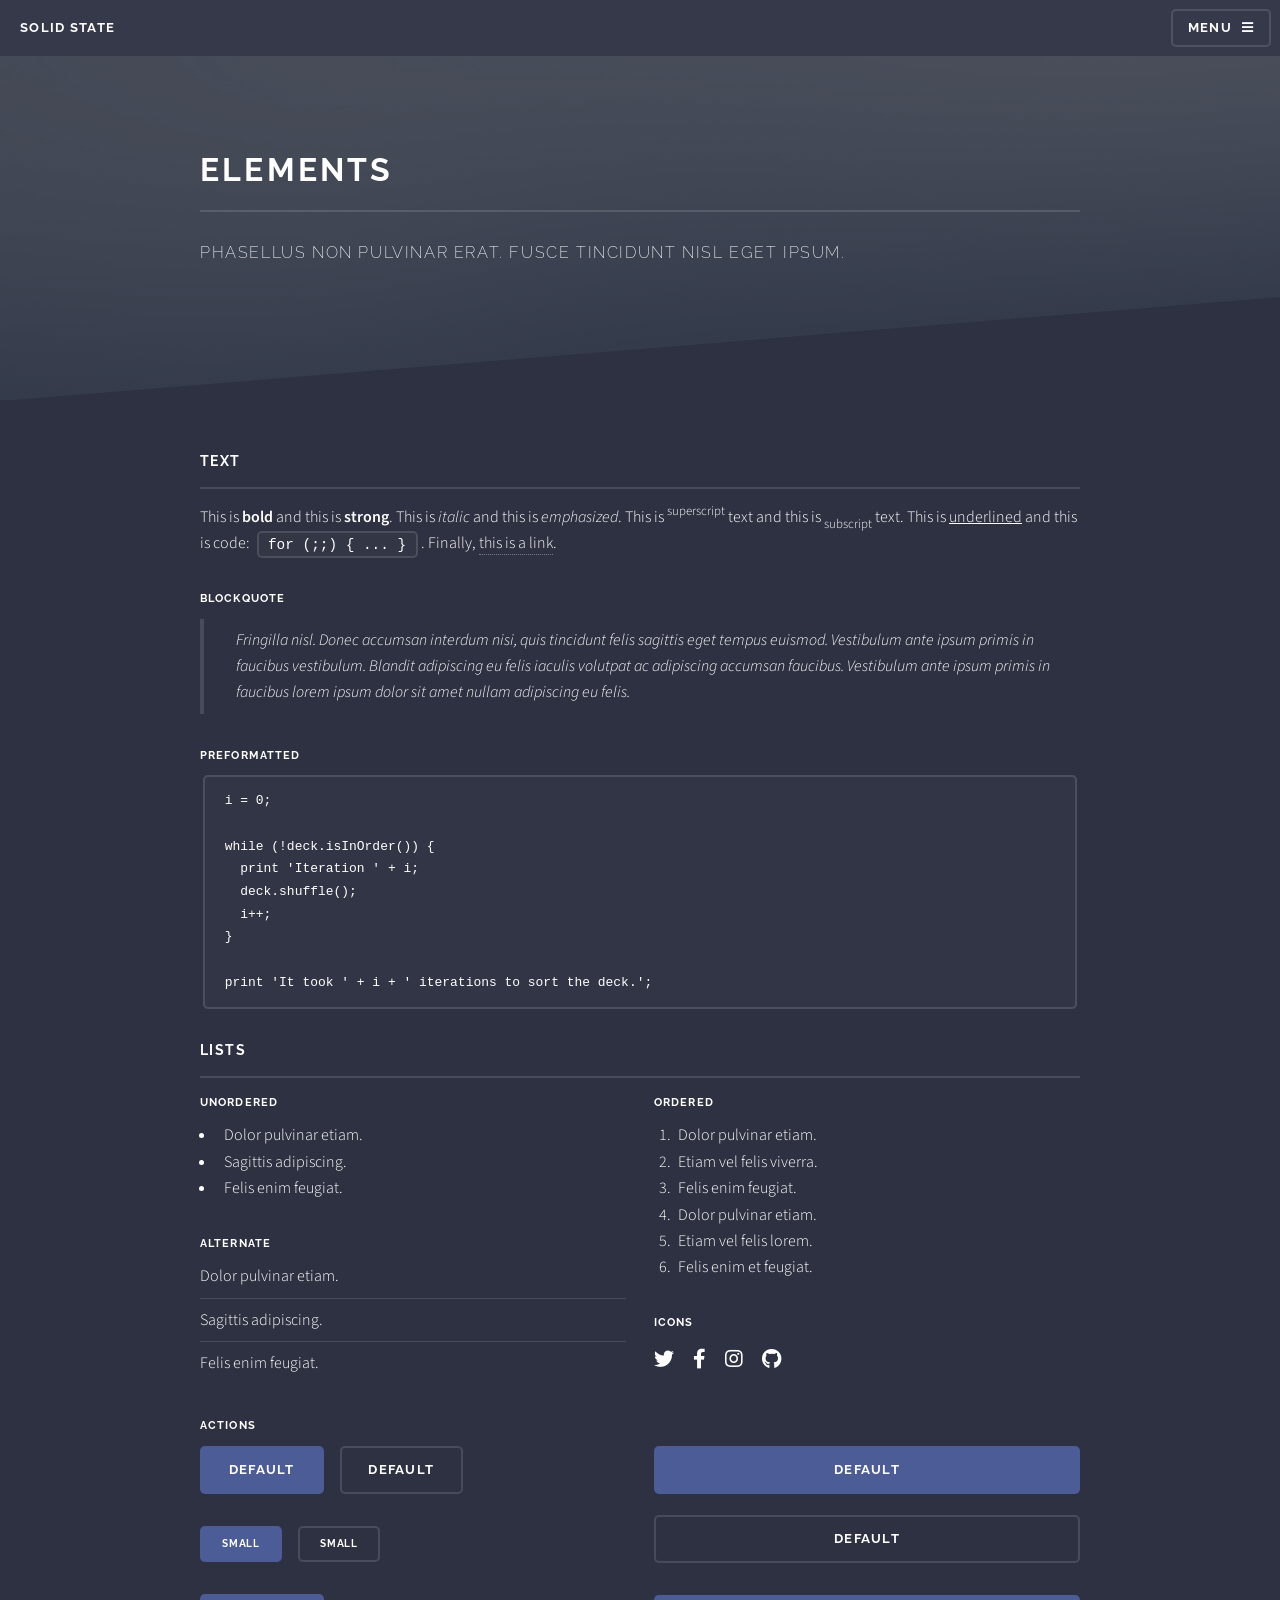
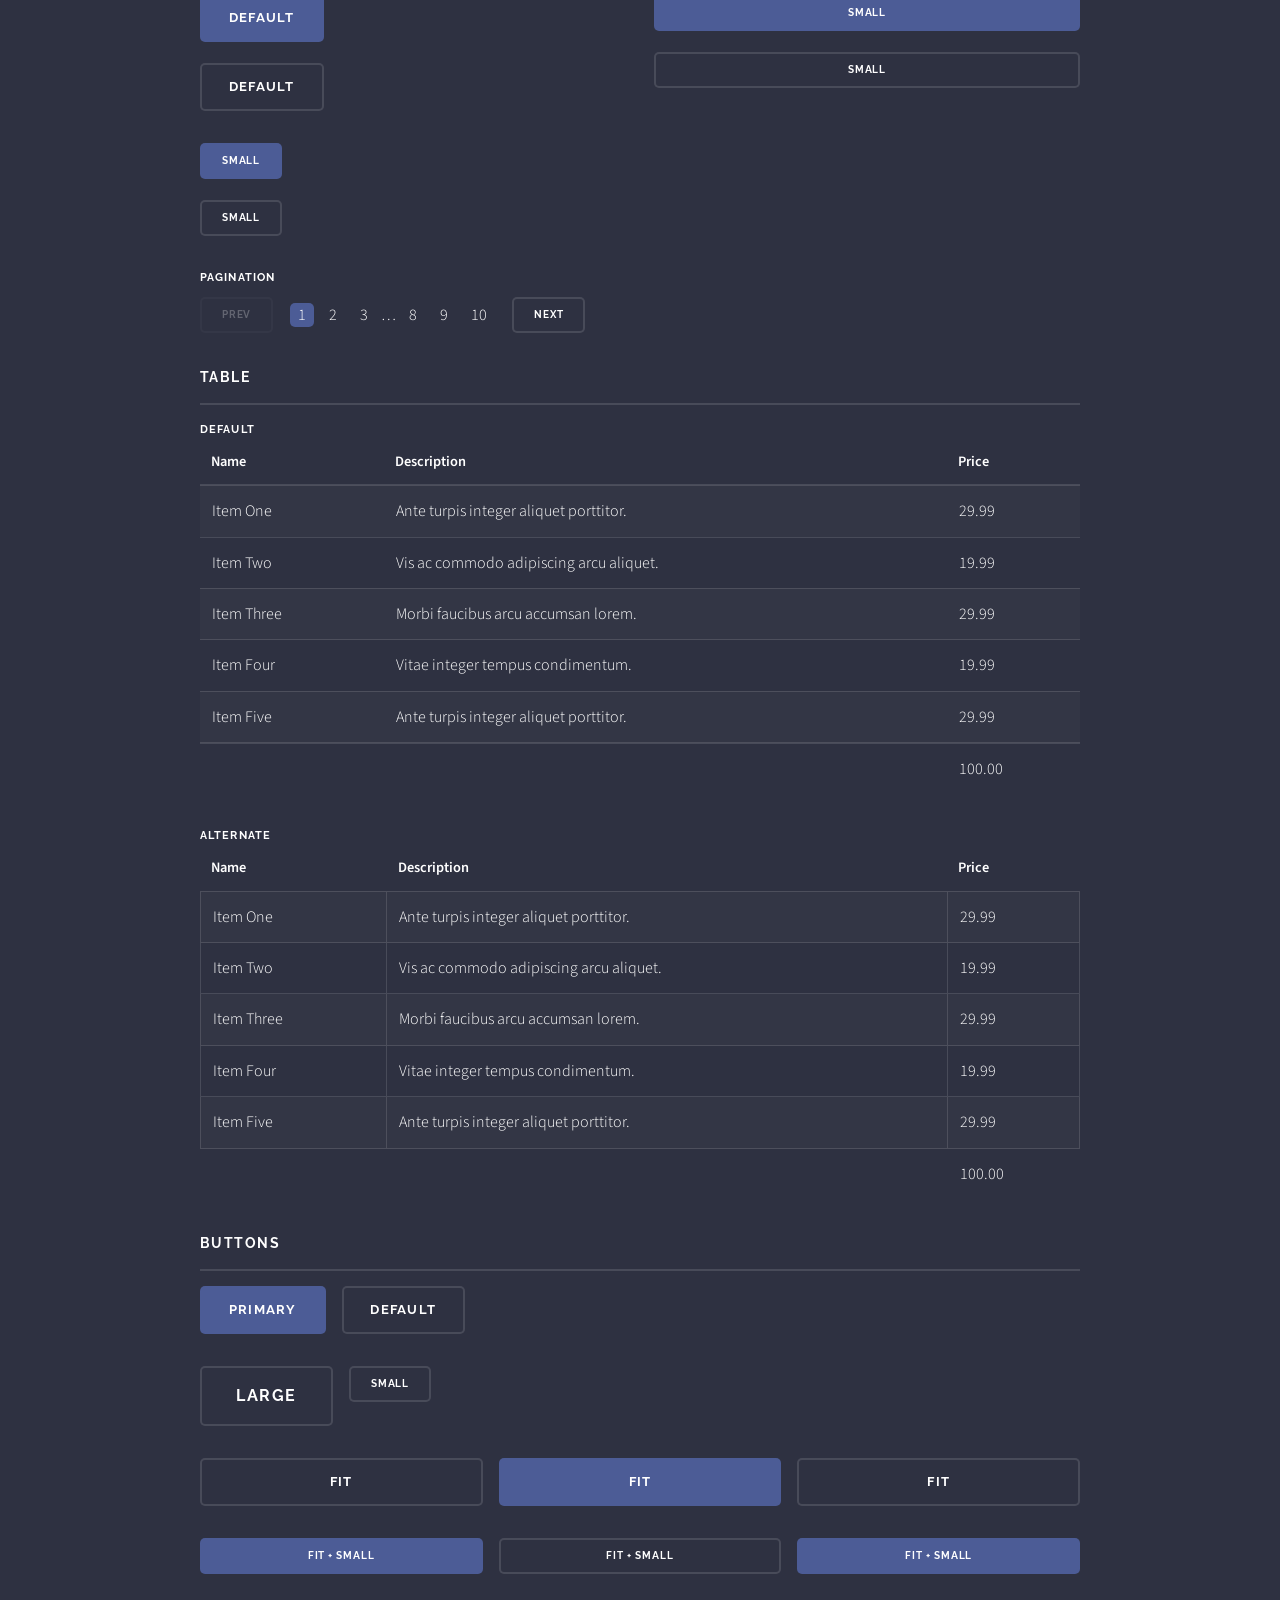
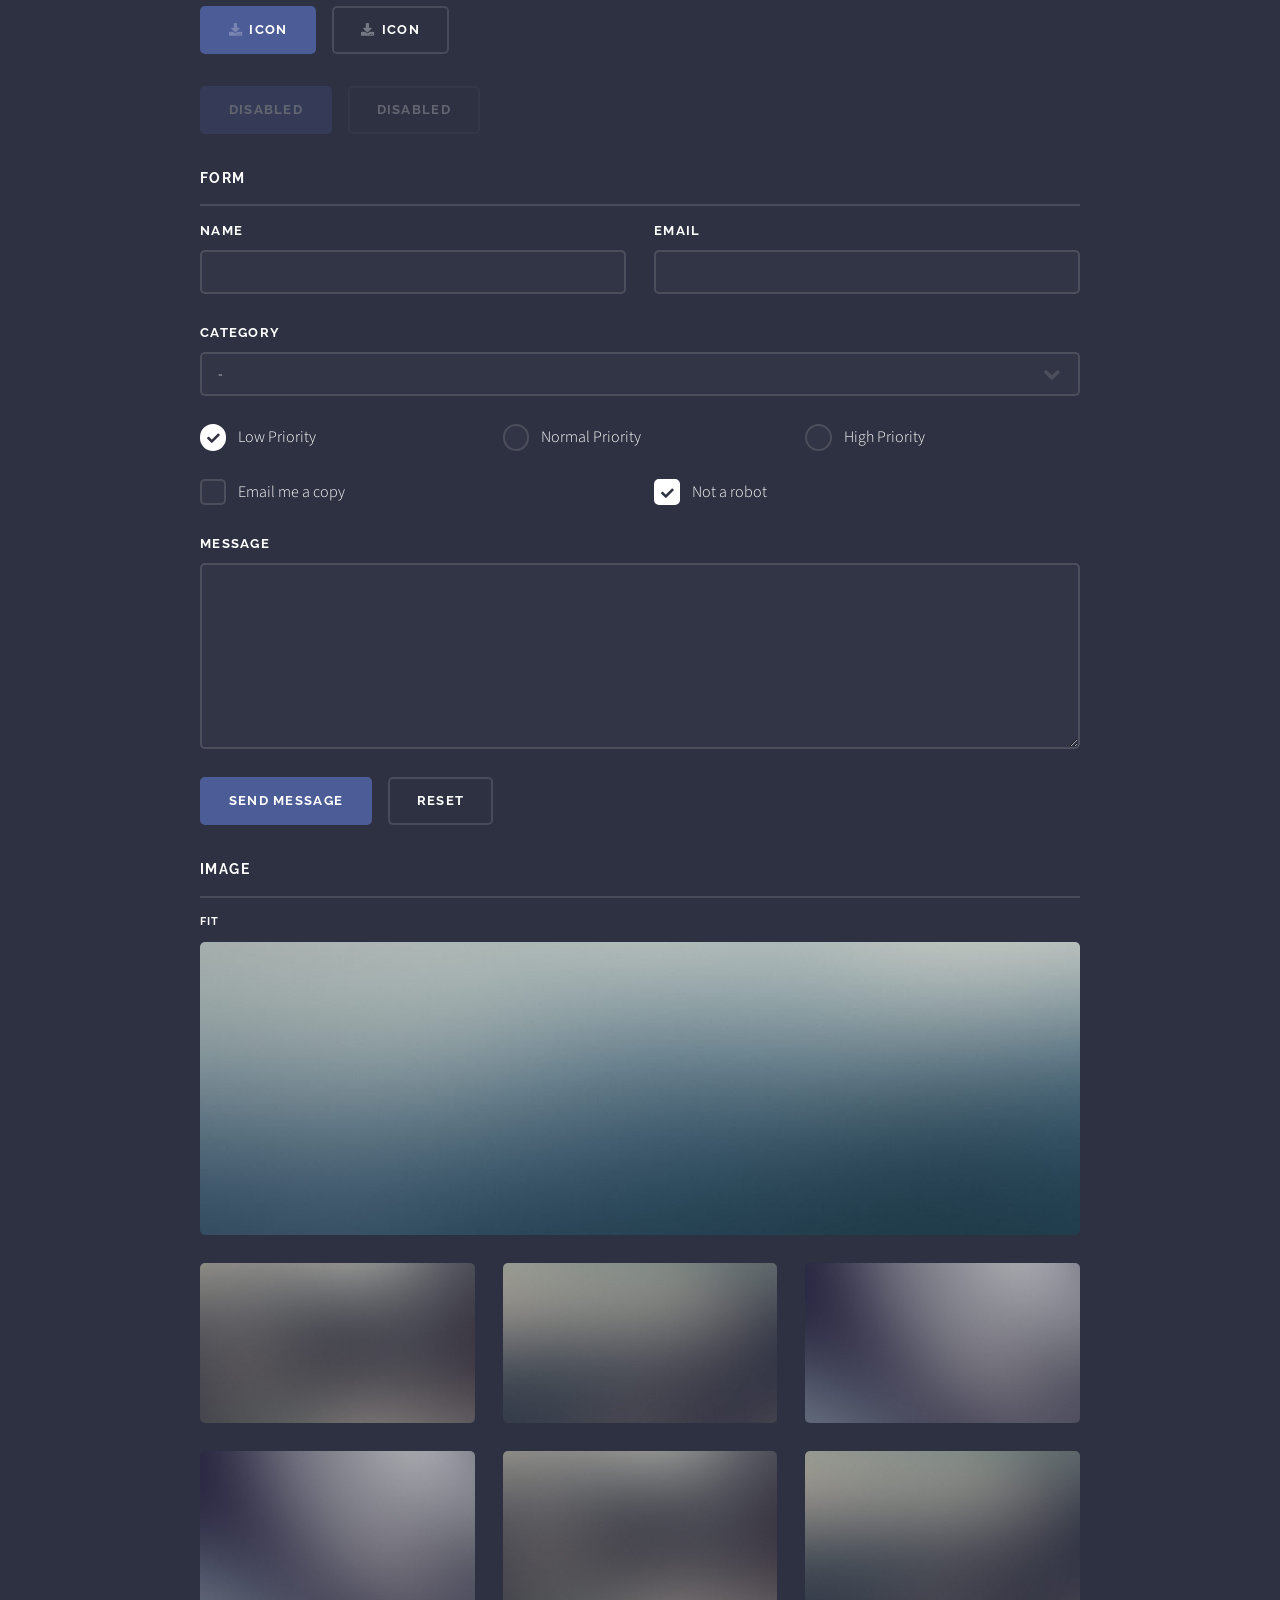
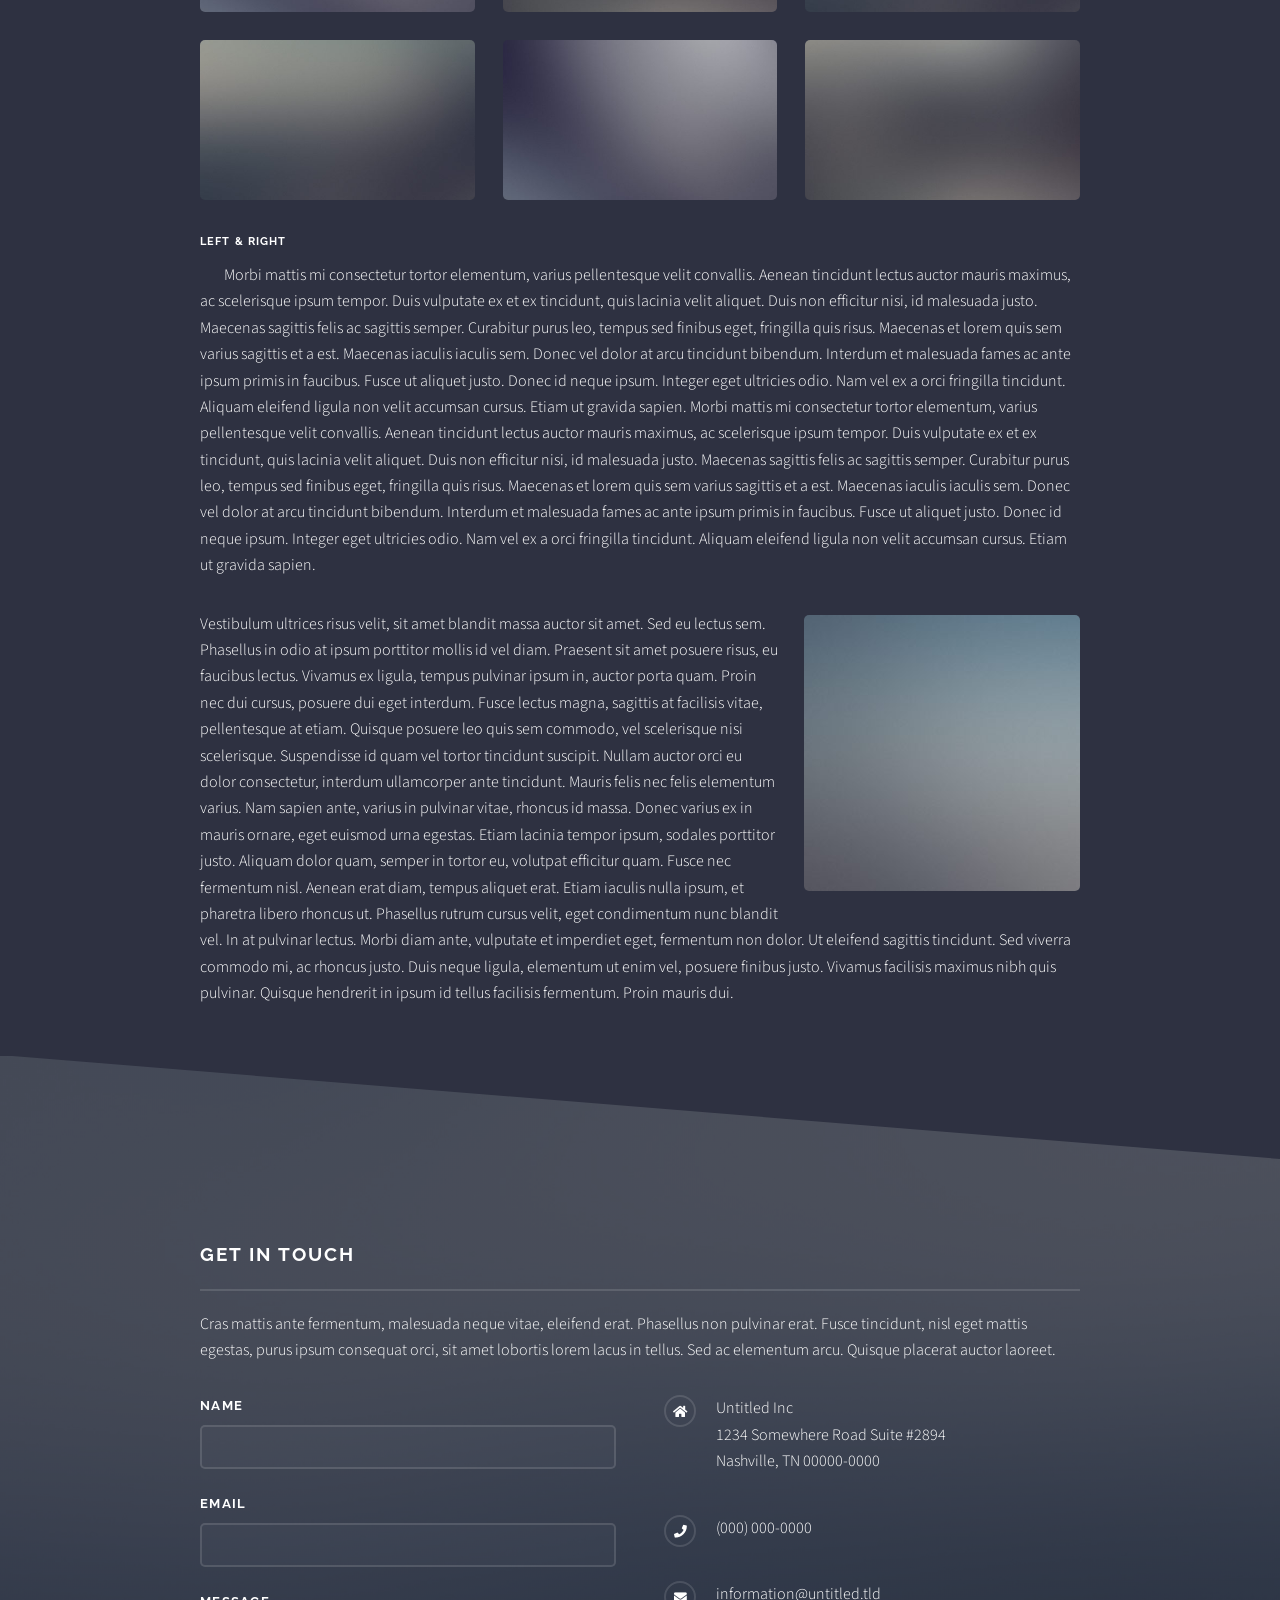
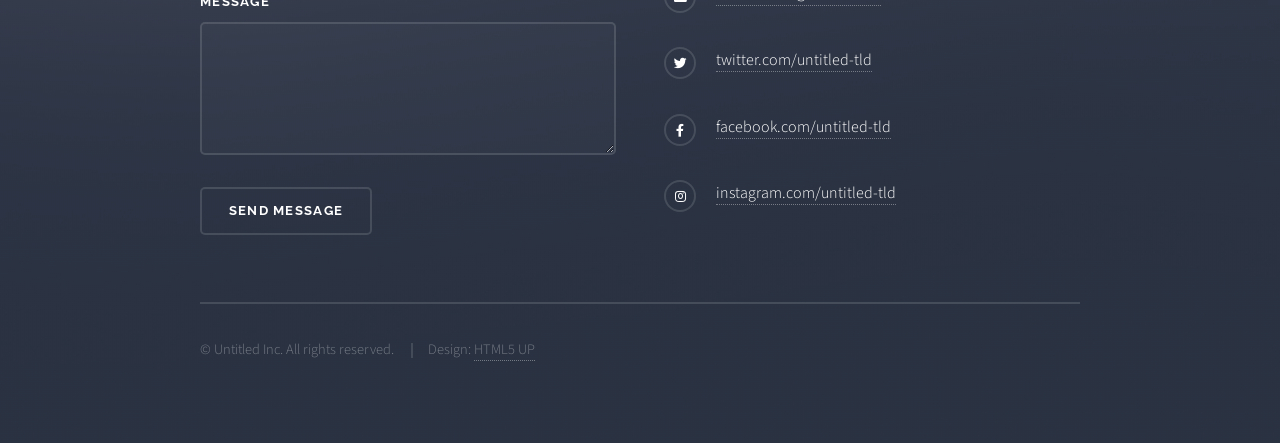
==== commit d99bb5da: "[CHANGE] Menambah beberapa project baru dan memperbarui tampilan UI" ====
--- a/elements.html
+++ b/elements.html
@@ -5,63 +5,72 @@
 	Free for personal and commercial use under the CCA 3.0 license (html5up.net/license)
 -->
 <html>
-	<head>
-		<title>Elements - Solid State by HTML5 UP</title>
-		<meta charset="utf-8" />
-		<meta name="viewport" content="width=device-width, initial-scale=1, user-scalable=no" />
-		<link rel="stylesheet" href="assets/css/main.css" />
-		<noscript><link rel="stylesheet" href="assets/css/noscript.css" /></noscript>
-	</head>
-	<body class="is-preload">
-
-		<!-- Page Wrapper -->
-			<div id="page-wrapper">
-
-				<!-- Header -->
-					<header id="header">
-						<h1><a href="index.html">Solid State</a></h1>
-						<nav>
-							<a href="#menu">Menu</a>
-						</nav>
-					</header>
-
-				<!-- Menu -->
-					<nav id="menu">
-						<div class="inner">
-							<h2>Menu</h2>
-							<ul class="links">
-								<li><a href="index.html">Home</a></li>
-								<li><a href="generic.html">Generic</a></li>
-								<li><a href="elements.html">Elements</a></li>
-								<li><a href="#">Log In</a></li>
-								<li><a href="#">Sign Up</a></li>
-							</ul>
-							<a href="#" class="close">Close</a>
-						</div>
-					</nav>
-
-				<!-- Wrapper -->
-					<section id="wrapper">
-						<header>
-							<div class="inner">
-								<h2>Elements</h2>
-								<p>Phasellus non pulvinar erat. Fusce tincidunt nisl eget ipsum.</p>
-							</div>
-						</header>
-
-						<!-- Content -->
-							<div class="wrapper">
-								<div class="inner">
-
-									<section>
-										<h3 class="major">Text</h3>
-										<p>This is <b>bold</b> and this is <strong>strong</strong>. This is <i>italic</i> and this is <em>emphasized</em>.
-										This is <sup>superscript</sup> text and this is <sub>subscript</sub> text.
-										This is <u>underlined</u> and this is code: <code>for (;;) { ... }</code>. Finally, <a href="#">this is a link</a>.</p>
-										<h4>Blockquote</h4>
-										<blockquote>Fringilla nisl. Donec accumsan interdum nisi, quis tincidunt felis sagittis eget tempus euismod. Vestibulum ante ipsum primis in faucibus vestibulum. Blandit adipiscing eu felis iaculis volutpat ac adipiscing accumsan faucibus. Vestibulum ante ipsum primis in faucibus lorem ipsum dolor sit amet nullam adipiscing eu felis.</blockquote>
-										<h4>Preformatted</h4>
-										<pre><code>i = 0;
+
+<head>
+  <title>Elements - Solid State by HTML5 UP</title>
+  <meta charset="utf-8" />
+  <meta name="viewport" content="width=device-width, initial-scale=1, user-scalable=no" />
+  <link rel="stylesheet" href="assets/css/main.css" />
+  <noscript>
+    <link rel="stylesheet" href="assets/css/noscript.css" />
+  </noscript>
+</head>
+
+<body class="is-preload">
+
+  <!-- Page Wrapper -->
+  <div id="page-wrapper">
+
+    <!-- Header -->
+    <header id="header">
+      <h1><a href="index.html">Solid State</a></h1>
+      <nav>
+        <a href="#menu">Menu</a>
+      </nav>
+    </header>
+
+    <!-- Menu -->
+    <nav id="menu">
+      <div class="inner">
+        <h2>Menu</h2>
+        <ul class="links">
+          <li><a href="index.html">Home</a></li>
+          <li><a href="generic.html">Generic</a></li>
+          <li><a href="elements.html">Elements</a></li>
+          <li><a href="#">Log In</a></li>
+          <li><a href="#">Sign Up</a></li>
+        </ul>
+        <a href="#" class="close">Close</a>
+      </div>
+    </nav>
+
+    <!-- Wrapper -->
+    <section id="wrapper">
+      <header>
+        <div class="inner">
+          <h2>Elements</h2>
+          <p>Phasellus non pulvinar erat. Fusce tincidunt nisl eget ipsum.</p>
+        </div>
+      </header>
+
+      <!-- Content -->
+      <div class="wrapper">
+        <div class="inner">
+
+          <section>
+            <h3 class="major">Text</h3>
+            <p>This is <b>bold</b> and this is <strong>strong</strong>. This is <i>italic</i> and this is
+              <em>emphasized</em>.
+              This is <sup>superscript</sup> text and this is <sub>subscript</sub> text.
+              This is <u>underlined</u> and this is code: <code>for (;;) { ... }</code>. Finally, <a href="#">this is a
+                link</a>.</p>
+            <h4>Blockquote</h4>
+            <blockquote>Fringilla nisl. Donec accumsan interdum nisi, quis tincidunt felis sagittis eget tempus euismod.
+              Vestibulum ante ipsum primis in faucibus vestibulum. Blandit adipiscing eu felis iaculis volutpat ac
+              adipiscing accumsan faucibus. Vestibulum ante ipsum primis in faucibus lorem ipsum dolor sit amet nullam
+              adipiscing eu felis.</blockquote>
+            <h4>Preformatted</h4>
+            <pre><code>i = 0;
 
 while (!deck.isInOrder()) {
   print 'Iteration ' + i;
@@ -70,348 +79,381 @@
 }
 
 print 'It took ' + i + ' iterations to sort the deck.';</code></pre>
-									</section>
-
-									<section>
-										<h3 class="major">Lists</h3>
-										<div class="row">
-											<div class="col-6 col-12-medium">
-												<h4>Unordered</h4>
-												<ul>
-													<li>Dolor pulvinar etiam.</li>
-													<li>Sagittis adipiscing.</li>
-													<li>Felis enim feugiat.</li>
-												</ul>
-												<h4>Alternate</h4>
-												<ul class="alt">
-													<li>Dolor pulvinar etiam.</li>
-													<li>Sagittis adipiscing.</li>
-													<li>Felis enim feugiat.</li>
-												</ul>
-											</div>
-											<div class="col-6 col-12-medium">
-												<h4>Ordered</h4>
-												<ol>
-													<li>Dolor pulvinar etiam.</li>
-													<li>Etiam vel felis viverra.</li>
-													<li>Felis enim feugiat.</li>
-													<li>Dolor pulvinar etiam.</li>
-													<li>Etiam vel felis lorem.</li>
-													<li>Felis enim et feugiat.</li>
-												</ol>
-												<h4>Icons</h4>
-												<ul class="icons">
-													<li><a href="#" class="icon brands fa-twitter"><span class="label">Twitter</span></a></li>
-													<li><a href="#" class="icon brands fa-facebook-f"><span class="label">Facebook</span></a></li>
-													<li><a href="#" class="icon brands fa-instagram"><span class="label">Instagram</span></a></li>
-													<li><a href="#" class="icon brands fa-github"><span class="label">Github</span></a></li>
-												</ul>
-											</div>
-										</div>
-										<h4>Actions</h4>
-										<div class="row">
-											<div class="col-6 col-12-medium">
-												<ul class="actions">
-													<li><a href="#" class="button primary">Default</a></li>
-													<li><a href="#" class="button">Default</a></li>
-												</ul>
-												<ul class="actions small">
-													<li><a href="#" class="button primary small">Small</a></li>
-													<li><a href="#" class="button small">Small</a></li>
-												</ul>
-												<ul class="actions stacked">
-													<li><a href="#" class="button primary">Default</a></li>
-													<li><a href="#" class="button">Default</a></li>
-												</ul>
-												<ul class="actions stacked small">
-													<li><a href="#" class="button primary small">Small</a></li>
-													<li><a href="#" class="button small">Small</a></li>
-												</ul>
-											</div>
-											<div class="col-6 col-12-medium">
-												<ul class="actions stacked">
-													<li><a href="#" class="button primary fit">Default</a></li>
-													<li><a href="#" class="button fit">Default</a></li>
-												</ul>
-												<ul class="actions stacked small">
-													<li><a href="#" class="button primary small fit">Small</a></li>
-													<li><a href="#" class="button small fit">Small</a></li>
-												</ul>
-											</div>
-										</div>
-										<h4>Pagination</h4>
-										<ul class="pagination">
-											<li><span class="button small disabled">Prev</span></li>
-											<li><a href="#" class="page active">1</a></li>
-											<li><a href="#" class="page">2</a></li>
-											<li><a href="#" class="page">3</a></li>
-											<li><span>&hellip;</span></li>
-											<li><a href="#" class="page">8</a></li>
-											<li><a href="#" class="page">9</a></li>
-											<li><a href="#" class="page">10</a></li>
-											<li><a href="#" class="button small">Next</a></li>
-										</ul>
-									</section>
-
-									<section>
-										<h3 class="major">Table</h3>
-										<h4>Default</h4>
-										<div class="table-wrapper">
-											<table>
-												<thead>
-													<tr>
-														<th>Name</th>
-														<th>Description</th>
-														<th>Price</th>
-													</tr>
-												</thead>
-												<tbody>
-													<tr>
-														<td>Item One</td>
-														<td>Ante turpis integer aliquet porttitor.</td>
-														<td>29.99</td>
-													</tr>
-													<tr>
-														<td>Item Two</td>
-														<td>Vis ac commodo adipiscing arcu aliquet.</td>
-														<td>19.99</td>
-													</tr>
-													<tr>
-														<td>Item Three</td>
-														<td> Morbi faucibus arcu accumsan lorem.</td>
-														<td>29.99</td>
-													</tr>
-													<tr>
-														<td>Item Four</td>
-														<td>Vitae integer tempus condimentum.</td>
-														<td>19.99</td>
-													</tr>
-													<tr>
-														<td>Item Five</td>
-														<td>Ante turpis integer aliquet porttitor.</td>
-														<td>29.99</td>
-													</tr>
-												</tbody>
-												<tfoot>
-													<tr>
-														<td colspan="2"></td>
-														<td>100.00</td>
-													</tr>
-												</tfoot>
-											</table>
-										</div>
-
-										<h4>Alternate</h4>
-										<div class="table-wrapper">
-											<table class="alt">
-												<thead>
-													<tr>
-														<th>Name</th>
-														<th>Description</th>
-														<th>Price</th>
-													</tr>
-												</thead>
-												<tbody>
-													<tr>
-														<td>Item One</td>
-														<td>Ante turpis integer aliquet porttitor.</td>
-														<td>29.99</td>
-													</tr>
-													<tr>
-														<td>Item Two</td>
-														<td>Vis ac commodo adipiscing arcu aliquet.</td>
-														<td>19.99</td>
-													</tr>
-													<tr>
-														<td>Item Three</td>
-														<td> Morbi faucibus arcu accumsan lorem.</td>
-														<td>29.99</td>
-													</tr>
-													<tr>
-														<td>Item Four</td>
-														<td>Vitae integer tempus condimentum.</td>
-														<td>19.99</td>
-													</tr>
-													<tr>
-														<td>Item Five</td>
-														<td>Ante turpis integer aliquet porttitor.</td>
-														<td>29.99</td>
-													</tr>
-												</tbody>
-												<tfoot>
-													<tr>
-														<td colspan="2"></td>
-														<td>100.00</td>
-													</tr>
-												</tfoot>
-											</table>
-										</div>
-									</section>
-
-									<section>
-										<h3 class="major">Buttons</h3>
-										<ul class="actions">
-											<li><a href="#" class="button primary">Primary</a></li>
-											<li><a href="#" class="button">Default</a></li>
-										</ul>
-										<ul class="actions">
-											<li><a href="#" class="button large">Large</a></li>
-											<li><a href="#" class="button small">Small</a></li>
-										</ul>
-										<ul class="actions fit">
-											<li><a href="#" class="button fit">Fit</a></li>
-											<li><a href="#" class="button primary fit">Fit</a></li>
-											<li><a href="#" class="button fit">Fit</a></li>
-										</ul>
-										<ul class="actions fit small">
-											<li><a href="#" class="button primary fit small">Fit + Small</a></li>
-											<li><a href="#" class="button fit small">Fit + Small</a></li>
-											<li><a href="#" class="button primary fit small">Fit + Small</a></li>
-										</ul>
-										<ul class="actions">
-											<li><a href="#" class="button primary icon solid fa-download">Icon</a></li>
-											<li><a href="#" class="button icon solid fa-download">Icon</a></li>
-										</ul>
-										<ul class="actions">
-											<li><span class="button primary disabled">Disabled</span></li>
-											<li><span class="button disabled">Disabled</span></li>
-										</ul>
-									</section>
-
-									<section>
-										<h3 class="major">Form</h3>
-										<form method="post" action="#">
-											<div class="row gtr-uniform">
-												<div class="col-6 col-12-xsmall">
-													<label for="demo-name">Name</label>
-													<input type="text" name="demo-name" id="demo-name" value="" />
-												</div>
-												<div class="col-6 col-12-xsmall">
-													<label for="demo-email">Email</label>
-													<input type="email" name="demo-email" id="demo-email" value="" />
-												</div>
-												<div class="col-12">
-													<label for="demo-category">Category</label>
-													<select name="demo-category" id="demo-category">
-														<option value="">-</option>
-														<option value="1">Manufacturing</option>
-														<option value="1">Shipping</option>
-														<option value="1">Administration</option>
-														<option value="1">Human Resources</option>
-													</select>
-												</div>
-												<div class="col-4 col-12-small">
-													<input type="radio" id="demo-priority-low" name="demo-priority" checked>
-													<label for="demo-priority-low">Low Priority</label>
-												</div>
-												<div class="col-4 col-12-small">
-													<input type="radio" id="demo-priority-normal" name="demo-priority">
-													<label for="demo-priority-normal">Normal Priority</label>
-												</div>
-												<div class="col-4 col-12-small">
-													<input type="radio" id="demo-priority-high" name="demo-priority">
-													<label for="demo-priority-high">High Priority</label>
-												</div>
-												<div class="col-6 col-12-small">
-													<input type="checkbox" id="demo-copy" name="demo-copy">
-													<label for="demo-copy">Email me a copy</label>
-												</div>
-												<div class="col-6 col-12-small">
-													<input type="checkbox" id="demo-human" name="demo-human" checked>
-													<label for="demo-human">Not a robot</label>
-												</div>
-												<div class="col-12">
-													<label for="demo-message">Message</label>
-													<textarea name="demo-message" id="demo-message" rows="6"></textarea>
-												</div>
-												<div class="col-12">
-													<ul class="actions">
-														<li><input type="submit" value="Send Message" class="primary" /></li>
-														<li><input type="reset" value="Reset" /></li>
-													</ul>
-												</div>
-											</div>
-										</form>
-									</section>
-
-									<section>
-										<h3 class="major">Image</h3>
-										<h4>Fit</h4>
-										<div class="box alt">
-											<div class="row gtr-uniform">
-												<div class="col-12"><span class="image fit"><img src="images/pic08.jpg" alt="" /></span></div>
-												<div class="col-4"><span class="image fit"><img src="images/pic05.jpg" alt="" /></span></div>
-												<div class="col-4"><span class="image fit"><img src="images/pic06.jpg" alt="" /></span></div>
-												<div class="col-4"><span class="image fit"><img src="images/pic07.jpg" alt="" /></span></div>
-												<div class="col-4"><span class="image fit"><img src="images/pic07.jpg" alt="" /></span></div>
-												<div class="col-4"><span class="image fit"><img src="images/pic05.jpg" alt="" /></span></div>
-												<div class="col-4"><span class="image fit"><img src="images/pic06.jpg" alt="" /></span></div>
-												<div class="col-4"><span class="image fit"><img src="images/pic06.jpg" alt="" /></span></div>
-												<div class="col-4"><span class="image fit"><img src="images/pic07.jpg" alt="" /></span></div>
-												<div class="col-4"><span class="image fit"><img src="images/pic05.jpg" alt="" /></span></div>
-											</div>
-										</div>
-										<h4>Left &amp; Right</h4>
-										<p><span class="image left"><img src="images/pic01.jpg" alt="" /></span>Morbi mattis mi consectetur tortor elementum, varius pellentesque velit convallis. Aenean tincidunt lectus auctor mauris maximus, ac scelerisque ipsum tempor. Duis vulputate ex et ex tincidunt, quis lacinia velit aliquet. Duis non efficitur nisi, id malesuada justo. Maecenas sagittis felis ac sagittis semper. Curabitur purus leo, tempus sed finibus eget, fringilla quis risus. Maecenas et lorem quis sem varius sagittis et a est. Maecenas iaculis iaculis sem. Donec vel dolor at arcu tincidunt bibendum. Interdum et malesuada fames ac ante ipsum primis in faucibus. Fusce ut aliquet justo. Donec id neque ipsum. Integer eget ultricies odio. Nam vel ex a orci fringilla tincidunt. Aliquam eleifend ligula non velit accumsan cursus. Etiam ut gravida sapien. Morbi mattis mi consectetur tortor elementum, varius pellentesque velit convallis. Aenean tincidunt lectus auctor mauris maximus, ac scelerisque ipsum tempor. Duis vulputate ex et ex tincidunt, quis lacinia velit aliquet. Duis non efficitur nisi, id malesuada justo. Maecenas sagittis felis ac sagittis semper. Curabitur purus leo, tempus sed finibus eget, fringilla quis risus. Maecenas et lorem quis sem varius sagittis et a est. Maecenas iaculis iaculis sem. Donec vel dolor at arcu tincidunt bibendum. Interdum et malesuada fames ac ante ipsum primis in faucibus. Fusce ut aliquet justo. Donec id neque ipsum. Integer eget ultricies odio. Nam vel ex a orci fringilla tincidunt. Aliquam eleifend ligula non velit accumsan cursus. Etiam ut gravida sapien.</p>
-										<p><span class="image right"><img src="images/pic02.jpg" alt="" /></span>Vestibulum ultrices risus velit, sit amet blandit massa auctor sit amet. Sed eu lectus sem. Phasellus in odio at ipsum porttitor mollis id vel diam. Praesent sit amet posuere risus, eu faucibus lectus. Vivamus ex ligula, tempus pulvinar ipsum in, auctor porta quam. Proin nec dui cursus, posuere dui eget interdum. Fusce lectus magna, sagittis at facilisis vitae, pellentesque at etiam. Quisque posuere leo quis sem commodo, vel scelerisque nisi scelerisque. Suspendisse id quam vel tortor tincidunt suscipit. Nullam auctor orci eu dolor consectetur, interdum ullamcorper ante tincidunt. Mauris felis nec felis elementum varius. Nam sapien ante, varius in pulvinar vitae, rhoncus id massa. Donec varius ex in mauris ornare, eget euismod urna egestas. Etiam lacinia tempor ipsum, sodales porttitor justo. Aliquam dolor quam, semper in tortor eu, volutpat efficitur quam. Fusce nec fermentum nisl. Aenean erat diam, tempus aliquet erat. Etiam iaculis nulla ipsum, et pharetra libero rhoncus ut. Phasellus rutrum cursus velit, eget condimentum nunc blandit vel. In at pulvinar lectus. Morbi diam ante, vulputate et imperdiet eget, fermentum non dolor. Ut eleifend sagittis tincidunt. Sed viverra commodo mi, ac rhoncus justo. Duis neque ligula, elementum ut enim vel, posuere finibus justo. Vivamus facilisis maximus nibh quis pulvinar. Quisque hendrerit in ipsum id tellus facilisis fermentum. Proin mauris dui.</p>
-									</section>
-
-								</div>
-							</div>
-
-					</section>
-
-				<!-- Footer -->
-					<section id="footer">
-						<div class="inner">
-							<h2 class="major">Get in touch</h2>
-							<p>Cras mattis ante fermentum, malesuada neque vitae, eleifend erat. Phasellus non pulvinar erat. Fusce tincidunt, nisl eget mattis egestas, purus ipsum consequat orci, sit amet lobortis lorem lacus in tellus. Sed ac elementum arcu. Quisque placerat auctor laoreet.</p>
-							<form method="post" action="#">
-								<div class="fields">
-									<div class="field">
-										<label for="name">Name</label>
-										<input type="text" name="name" id="name" />
-									</div>
-									<div class="field">
-										<label for="email">Email</label>
-										<input type="email" name="email" id="email" />
-									</div>
-									<div class="field">
-										<label for="message">Message</label>
-										<textarea name="message" id="message" rows="4"></textarea>
-									</div>
-								</div>
-								<ul class="actions">
-									<li><input type="submit" value="Send Message" /></li>
-								</ul>
-							</form>
-							<ul class="contact">
-								<li class="icon solid fa-home">
-									Untitled Inc<br />
-									1234 Somewhere Road Suite #2894<br />
-									Nashville, TN 00000-0000
-								</li>
-								<li class="icon solid fa-phone">(000) 000-0000</li>
-								<li class="icon solid fa-envelope"><a href="#">information@untitled.tld</a></li>
-								<li class="icon brands fa-twitter"><a href="#">twitter.com/untitled-tld</a></li>
-								<li class="icon brands fa-facebook-f"><a href="#">facebook.com/untitled-tld</a></li>
-								<li class="icon brands fa-instagram"><a href="#">instagram.com/untitled-tld</a></li>
-							</ul>
-							<ul class="copyright">
-								<li>&copy; Untitled Inc. All rights reserved.</li><li>Design: <a href="http://html5up.net">HTML5 UP</a></li>
-							</ul>
-						</div>
-					</section>
-
-			</div>
-
-		<!-- Scripts -->
-			<script src="assets/js/jquery.min.js"></script>
-			<script src="assets/js/jquery.scrollex.min.js"></script>
-			<script src="assets/js/browser.min.js"></script>
-			<script src="assets/js/breakpoints.min.js"></script>
-			<script src="assets/js/util.js"></script>
-			<script src="assets/js/main.js"></script>
-
-	</body>
+          </section>
+
+          <section>
+            <h3 class="major">Lists</h3>
+            <div class="row">
+              <div class="col-6 col-12-medium">
+                <h4>Unordered</h4>
+                <ul>
+                  <li>Dolor pulvinar etiam.</li>
+                  <li>Sagittis adipiscing.</li>
+                  <li>Felis enim feugiat.</li>
+                </ul>
+                <h4>Alternate</h4>
+                <ul class="alt">
+                  <li>Dolor pulvinar etiam.</li>
+                  <li>Sagittis adipiscing.</li>
+                  <li>Felis enim feugiat.</li>
+                </ul>
+              </div>
+              <div class="col-6 col-12-medium">
+                <h4>Ordered</h4>
+                <ol>
+                  <li>Dolor pulvinar etiam.</li>
+                  <li>Etiam vel felis viverra.</li>
+                  <li>Felis enim feugiat.</li>
+                  <li>Dolor pulvinar etiam.</li>
+                  <li>Etiam vel felis lorem.</li>
+                  <li>Felis enim et feugiat.</li>
+                </ol>
+                <h4>Icons</h4>
+                <ul class="icons">
+                  <li><a href="#" class="icon brands fa-twitter"><span class="label">Twitter</span></a></li>
+                  <li><a href="#" class="icon brands fa-facebook-f"><span class="label">Facebook</span></a></li>
+                  <li><a href="#" class="icon brands fa-instagram"><span class="label">Instagram</span></a></li>
+                  <li><a href="#" class="icon brands fa-github"><span class="label">Github</span></a></li>
+                </ul>
+              </div>
+            </div>
+            <h4>Actions</h4>
+            <div class="row">
+              <div class="col-6 col-12-medium">
+                <ul class="actions">
+                  <li><a href="#" class="button primary">Default</a></li>
+                  <li><a href="#" class="button">Default</a></li>
+                </ul>
+                <ul class="actions small">
+                  <li><a href="#" class="button primary small">Small</a></li>
+                  <li><a href="#" class="button small">Small</a></li>
+                </ul>
+                <ul class="actions stacked">
+                  <li><a href="#" class="button primary">Default</a></li>
+                  <li><a href="#" class="button">Default</a></li>
+                </ul>
+                <ul class="actions stacked small">
+                  <li><a href="#" class="button primary small">Small</a></li>
+                  <li><a href="#" class="button small">Small</a></li>
+                </ul>
+              </div>
+              <div class="col-6 col-12-medium">
+                <ul class="actions stacked">
+                  <li><a href="#" class="button primary fit">Default</a></li>
+                  <li><a href="#" class="button fit">Default</a></li>
+                </ul>
+                <ul class="actions stacked small">
+                  <li><a href="#" class="button primary small fit">Small</a></li>
+                  <li><a href="#" class="button small fit">Small</a></li>
+                </ul>
+              </div>
+            </div>
+            <h4>Pagination</h4>
+            <ul class="pagination">
+              <li><span class="button small disabled">Prev</span></li>
+              <li><a href="#" class="page active">1</a></li>
+              <li><a href="#" class="page">2</a></li>
+              <li><a href="#" class="page">3</a></li>
+              <li><span>&hellip;</span></li>
+              <li><a href="#" class="page">8</a></li>
+              <li><a href="#" class="page">9</a></li>
+              <li><a href="#" class="page">10</a></li>
+              <li><a href="#" class="button small">Next</a></li>
+            </ul>
+          </section>
+
+          <section>
+            <h3 class="major">Table</h3>
+            <h4>Default</h4>
+            <div class="table-wrapper">
+              <table>
+                <thead>
+                  <tr>
+                    <th>Name</th>
+                    <th>Description</th>
+                    <th>Price</th>
+                  </tr>
+                </thead>
+                <tbody>
+                  <tr>
+                    <td>Item One</td>
+                    <td>Ante turpis integer aliquet porttitor.</td>
+                    <td>29.99</td>
+                  </tr>
+                  <tr>
+                    <td>Item Two</td>
+                    <td>Vis ac commodo adipiscing arcu aliquet.</td>
+                    <td>19.99</td>
+                  </tr>
+                  <tr>
+                    <td>Item Three</td>
+                    <td> Morbi faucibus arcu accumsan lorem.</td>
+                    <td>29.99</td>
+                  </tr>
+                  <tr>
+                    <td>Item Four</td>
+                    <td>Vitae integer tempus condimentum.</td>
+                    <td>19.99</td>
+                  </tr>
+                  <tr>
+                    <td>Item Five</td>
+                    <td>Ante turpis integer aliquet porttitor.</td>
+                    <td>29.99</td>
+                  </tr>
+                </tbody>
+                <tfoot>
+                  <tr>
+                    <td colspan="2"></td>
+                    <td>100.00</td>
+                  </tr>
+                </tfoot>
+              </table>
+            </div>
+
+            <h4>Alternate</h4>
+            <div class="table-wrapper">
+              <table class="alt">
+                <thead>
+                  <tr>
+                    <th>Name</th>
+                    <th>Description</th>
+                    <th>Price</th>
+                  </tr>
+                </thead>
+                <tbody>
+                  <tr>
+                    <td>Item One</td>
+                    <td>Ante turpis integer aliquet porttitor.</td>
+                    <td>29.99</td>
+                  </tr>
+                  <tr>
+                    <td>Item Two</td>
+                    <td>Vis ac commodo adipiscing arcu aliquet.</td>
+                    <td>19.99</td>
+                  </tr>
+                  <tr>
+                    <td>Item Three</td>
+                    <td> Morbi faucibus arcu accumsan lorem.</td>
+                    <td>29.99</td>
+                  </tr>
+                  <tr>
+                    <td>Item Four</td>
+                    <td>Vitae integer tempus condimentum.</td>
+                    <td>19.99</td>
+                  </tr>
+                  <tr>
+                    <td>Item Five</td>
+                    <td>Ante turpis integer aliquet porttitor.</td>
+                    <td>29.99</td>
+                  </tr>
+                </tbody>
+                <tfoot>
+                  <tr>
+                    <td colspan="2"></td>
+                    <td>100.00</td>
+                  </tr>
+                </tfoot>
+              </table>
+            </div>
+          </section>
+
+          <section>
+            <h3 class="major">Buttons</h3>
+            <ul class="actions">
+              <li><a href="#" class="button primary">Primary</a></li>
+              <li><a href="#" class="button">Default</a></li>
+            </ul>
+            <ul class="actions">
+              <li><a href="#" class="button large">Large</a></li>
+              <li><a href="#" class="button small">Small</a></li>
+            </ul>
+            <ul class="actions fit">
+              <li><a href="#" class="button fit">Fit</a></li>
+              <li><a href="#" class="button primary fit">Fit</a></li>
+              <li><a href="#" class="button fit">Fit</a></li>
+            </ul>
+            <ul class="actions fit small">
+              <li><a href="#" class="button primary fit small">Fit + Small</a></li>
+              <li><a href="#" class="button fit small">Fit + Small</a></li>
+              <li><a href="#" class="button primary fit small">Fit + Small</a></li>
+            </ul>
+            <ul class="actions">
+              <li><a href="#" class="button primary icon solid fa-download">Icon</a></li>
+              <li><a href="#" class="button icon solid fa-download">Icon</a></li>
+            </ul>
+            <ul class="actions">
+              <li><span class="button primary disabled">Disabled</span></li>
+              <li><span class="button disabled">Disabled</span></li>
+            </ul>
+          </section>
+
+          <section>
+            <h3 class="major">Form</h3>
+            <form method="post" action="#">
+              <div class="row gtr-uniform">
+                <div class="col-6 col-12-xsmall">
+                  <label for="demo-name">Name</label>
+                  <input type="text" name="demo-name" id="demo-name" value="" />
+                </div>
+                <div class="col-6 col-12-xsmall">
+                  <label for="demo-email">Email</label>
+                  <input type="email" name="demo-email" id="demo-email" value="" />
+                </div>
+                <div class="col-12">
+                  <label for="demo-category">Category</label>
+                  <select name="demo-category" id="demo-category">
+                    <option value="">-</option>
+                    <option value="1">Manufacturing</option>
+                    <option value="1">Shipping</option>
+                    <option value="1">Administration</option>
+                    <option value="1">Human Resources</option>
+                  </select>
+                </div>
+                <div class="col-4 col-12-small">
+                  <input type="radio" id="demo-priority-low" name="demo-priority" checked>
+                  <label for="demo-priority-low">Low Priority</label>
+                </div>
+                <div class="col-4 col-12-small">
+                  <input type="radio" id="demo-priority-normal" name="demo-priority">
+                  <label for="demo-priority-normal">Normal Priority</label>
+                </div>
+                <div class="col-4 col-12-small">
+                  <input type="radio" id="demo-priority-high" name="demo-priority">
+                  <label for="demo-priority-high">High Priority</label>
+                </div>
+                <div class="col-6 col-12-small">
+                  <input type="checkbox" id="demo-copy" name="demo-copy">
+                  <label for="demo-copy">Email me a copy</label>
+                </div>
+                <div class="col-6 col-12-small">
+                  <input type="checkbox" id="demo-human" name="demo-human" checked>
+                  <label for="demo-human">Not a robot</label>
+                </div>
+                <div class="col-12">
+                  <label for="demo-message">Message</label>
+                  <textarea name="demo-message" id="demo-message" rows="6"></textarea>
+                </div>
+                <div class="col-12">
+                  <ul class="actions">
+                    <li><input type="submit" value="Send Message" class="primary" /></li>
+                    <li><input type="reset" value="Reset" /></li>
+                  </ul>
+                </div>
+              </div>
+            </form>
+          </section>
+
+          <section>
+            <h3 class="major">Image</h3>
+            <h4>Fit</h4>
+            <div class="box alt">
+              <div class="row gtr-uniform">
+                <div class="col-12"><span class="image fit"><img src="images/pic08.jpg" alt="" /></span></div>
+                <div class="col-4"><span class="image fit"><img src="images/pic05.jpg" alt="" /></span></div>
+                <div class="col-4"><span class="image fit"><img src="images/pic06.jpg" alt="" /></span></div>
+                <div class="col-4"><span class="image fit"><img src="images/pic07.jpg" alt="" /></span></div>
+                <div class="col-4"><span class="image fit"><img src="images/pic07.jpg" alt="" /></span></div>
+                <div class="col-4"><span class="image fit"><img src="images/pic05.jpg" alt="" /></span></div>
+                <div class="col-4"><span class="image fit"><img src="images/pic06.jpg" alt="" /></span></div>
+                <div class="col-4"><span class="image fit"><img src="images/pic06.jpg" alt="" /></span></div>
+                <div class="col-4"><span class="image fit"><img src="images/pic07.jpg" alt="" /></span></div>
+                <div class="col-4"><span class="image fit"><img src="images/pic05.jpg" alt="" /></span></div>
+              </div>
+            </div>
+            <h4>Left &amp; Right</h4>
+            <p><span class="image left"><img src="images/pic01.jpg" alt="" /></span>Morbi mattis mi consectetur tortor
+              elementum, varius pellentesque velit convallis. Aenean tincidunt lectus auctor mauris maximus, ac
+              scelerisque ipsum tempor. Duis vulputate ex et ex tincidunt, quis lacinia velit aliquet. Duis non
+              efficitur nisi, id malesuada justo. Maecenas sagittis felis ac sagittis semper. Curabitur purus leo,
+              tempus sed finibus eget, fringilla quis risus. Maecenas et lorem quis sem varius sagittis et a est.
+              Maecenas iaculis iaculis sem. Donec vel dolor at arcu tincidunt bibendum. Interdum et malesuada fames ac
+              ante ipsum primis in faucibus. Fusce ut aliquet justo. Donec id neque ipsum. Integer eget ultricies odio.
+              Nam vel ex a orci fringilla tincidunt. Aliquam eleifend ligula non velit accumsan cursus. Etiam ut gravida
+              sapien. Morbi mattis mi consectetur tortor elementum, varius pellentesque velit convallis. Aenean
+              tincidunt lectus auctor mauris maximus, ac scelerisque ipsum tempor. Duis vulputate ex et ex tincidunt,
+              quis lacinia velit aliquet. Duis non efficitur nisi, id malesuada justo. Maecenas sagittis felis ac
+              sagittis semper. Curabitur purus leo, tempus sed finibus eget, fringilla quis risus. Maecenas et lorem
+              quis sem varius sagittis et a est. Maecenas iaculis iaculis sem. Donec vel dolor at arcu tincidunt
+              bibendum. Interdum et malesuada fames ac ante ipsum primis in faucibus. Fusce ut aliquet justo. Donec id
+              neque ipsum. Integer eget ultricies odio. Nam vel ex a orci fringilla tincidunt. Aliquam eleifend ligula
+              non velit accumsan cursus. Etiam ut gravida sapien.</p>
+            <p><span class="image right"><img src="images/pic02.jpg" alt="" /></span>Vestibulum ultrices risus velit,
+              sit amet blandit massa auctor sit amet. Sed eu lectus sem. Phasellus in odio at ipsum porttitor mollis id
+              vel diam. Praesent sit amet posuere risus, eu faucibus lectus. Vivamus ex ligula, tempus pulvinar ipsum
+              in, auctor porta quam. Proin nec dui cursus, posuere dui eget interdum. Fusce lectus magna, sagittis at
+              facilisis vitae, pellentesque at etiam. Quisque posuere leo quis sem commodo, vel scelerisque nisi
+              scelerisque. Suspendisse id quam vel tortor tincidunt suscipit. Nullam auctor orci eu dolor consectetur,
+              interdum ullamcorper ante tincidunt. Mauris felis nec felis elementum varius. Nam sapien ante, varius in
+              pulvinar vitae, rhoncus id massa. Donec varius ex in mauris ornare, eget euismod urna egestas. Etiam
+              lacinia tempor ipsum, sodales porttitor justo. Aliquam dolor quam, semper in tortor eu, volutpat efficitur
+              quam. Fusce nec fermentum nisl. Aenean erat diam, tempus aliquet erat. Etiam iaculis nulla ipsum, et
+              pharetra libero rhoncus ut. Phasellus rutrum cursus velit, eget condimentum nunc blandit vel. In at
+              pulvinar lectus. Morbi diam ante, vulputate et imperdiet eget, fermentum non dolor. Ut eleifend sagittis
+              tincidunt. Sed viverra commodo mi, ac rhoncus justo. Duis neque ligula, elementum ut enim vel, posuere
+              finibus justo. Vivamus facilisis maximus nibh quis pulvinar. Quisque hendrerit in ipsum id tellus
+              facilisis fermentum. Proin mauris dui.</p>
+          </section>
+
+        </div>
+      </div>
+
+    </section>
+
+    <!-- Footer -->
+    <section id="footer">
+      <div class="inner">
+        <h2 class="major">Get in touch</h2>
+        <p>Cras mattis ante fermentum, malesuada neque vitae, eleifend erat. Phasellus non pulvinar erat. Fusce
+          tincidunt, nisl eget mattis egestas, purus ipsum consequat orci, sit amet lobortis lorem lacus in tellus. Sed
+          ac elementum arcu. Quisque placerat auctor laoreet.</p>
+        <form method="post" action="#">
+          <div class="fields">
+            <div class="field">
+              <label for="name">Name</label>
+              <input type="text" name="name" id="name" />
+            </div>
+            <div class="field">
+              <label for="email">Email</label>
+              <input type="email" name="email" id="email" />
+            </div>
+            <div class="field">
+              <label for="message">Message</label>
+              <textarea name="message" id="message" rows="4"></textarea>
+            </div>
+          </div>
+          <ul class="actions">
+            <li><input type="submit" value="Send Message" /></li>
+          </ul>
+        </form>
+        <ul class="contact">
+          <li class="icon solid fa-home">
+            Untitled Inc<br />
+            1234 Somewhere Road Suite #2894<br />
+            Nashville, TN 00000-0000
+          </li>
+          <li class="icon solid fa-phone">(000) 000-0000</li>
+          <li class="icon solid fa-envelope"><a href="#">information@untitled.tld</a></li>
+          <li class="icon brands fa-twitter"><a href="#">twitter.com/untitled-tld</a></li>
+          <li class="icon brands fa-facebook-f"><a href="#">facebook.com/untitled-tld</a></li>
+          <li class="icon brands fa-instagram"><a href="#">instagram.com/untitled-tld</a></li>
+        </ul>
+        <ul class="copyright">
+          <li>&copy; Untitled Inc. All rights reserved.</li>
+          <li>Design: <a href="http://html5up.net">HTML5 UP</a></li>
+        </ul>
+      </div>
+    </section>
+
+  </div>
+
+  <!-- Scripts -->
+  <script src="assets/js/jquery.min.js"></script>
+  <script src="assets/js/jquery.scrollex.min.js"></script>
+  <script src="assets/js/browser.min.js"></script>
+  <script src="assets/js/breakpoints.min.js"></script>
+  <script src="assets/js/util.js"></script>
+  <script src="assets/js/main.js"></script>
+
+</body>
+
 </html>
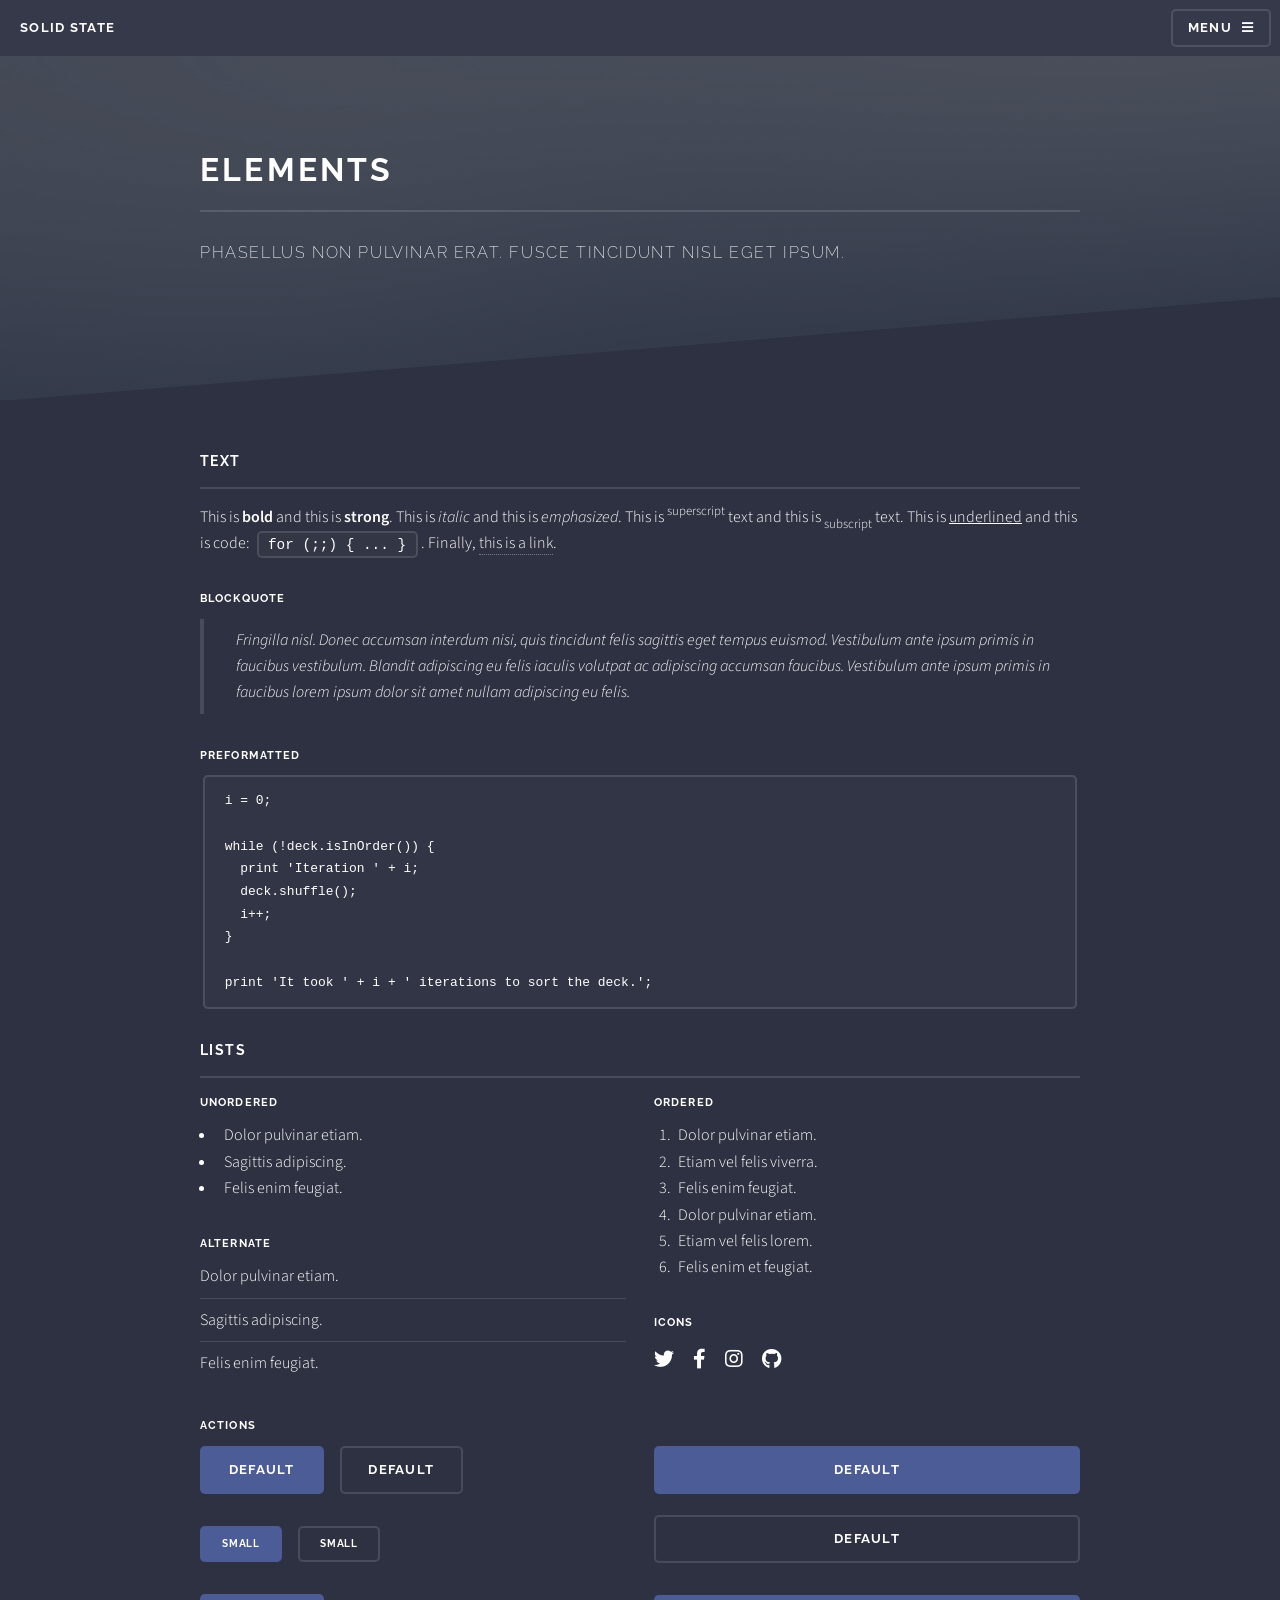
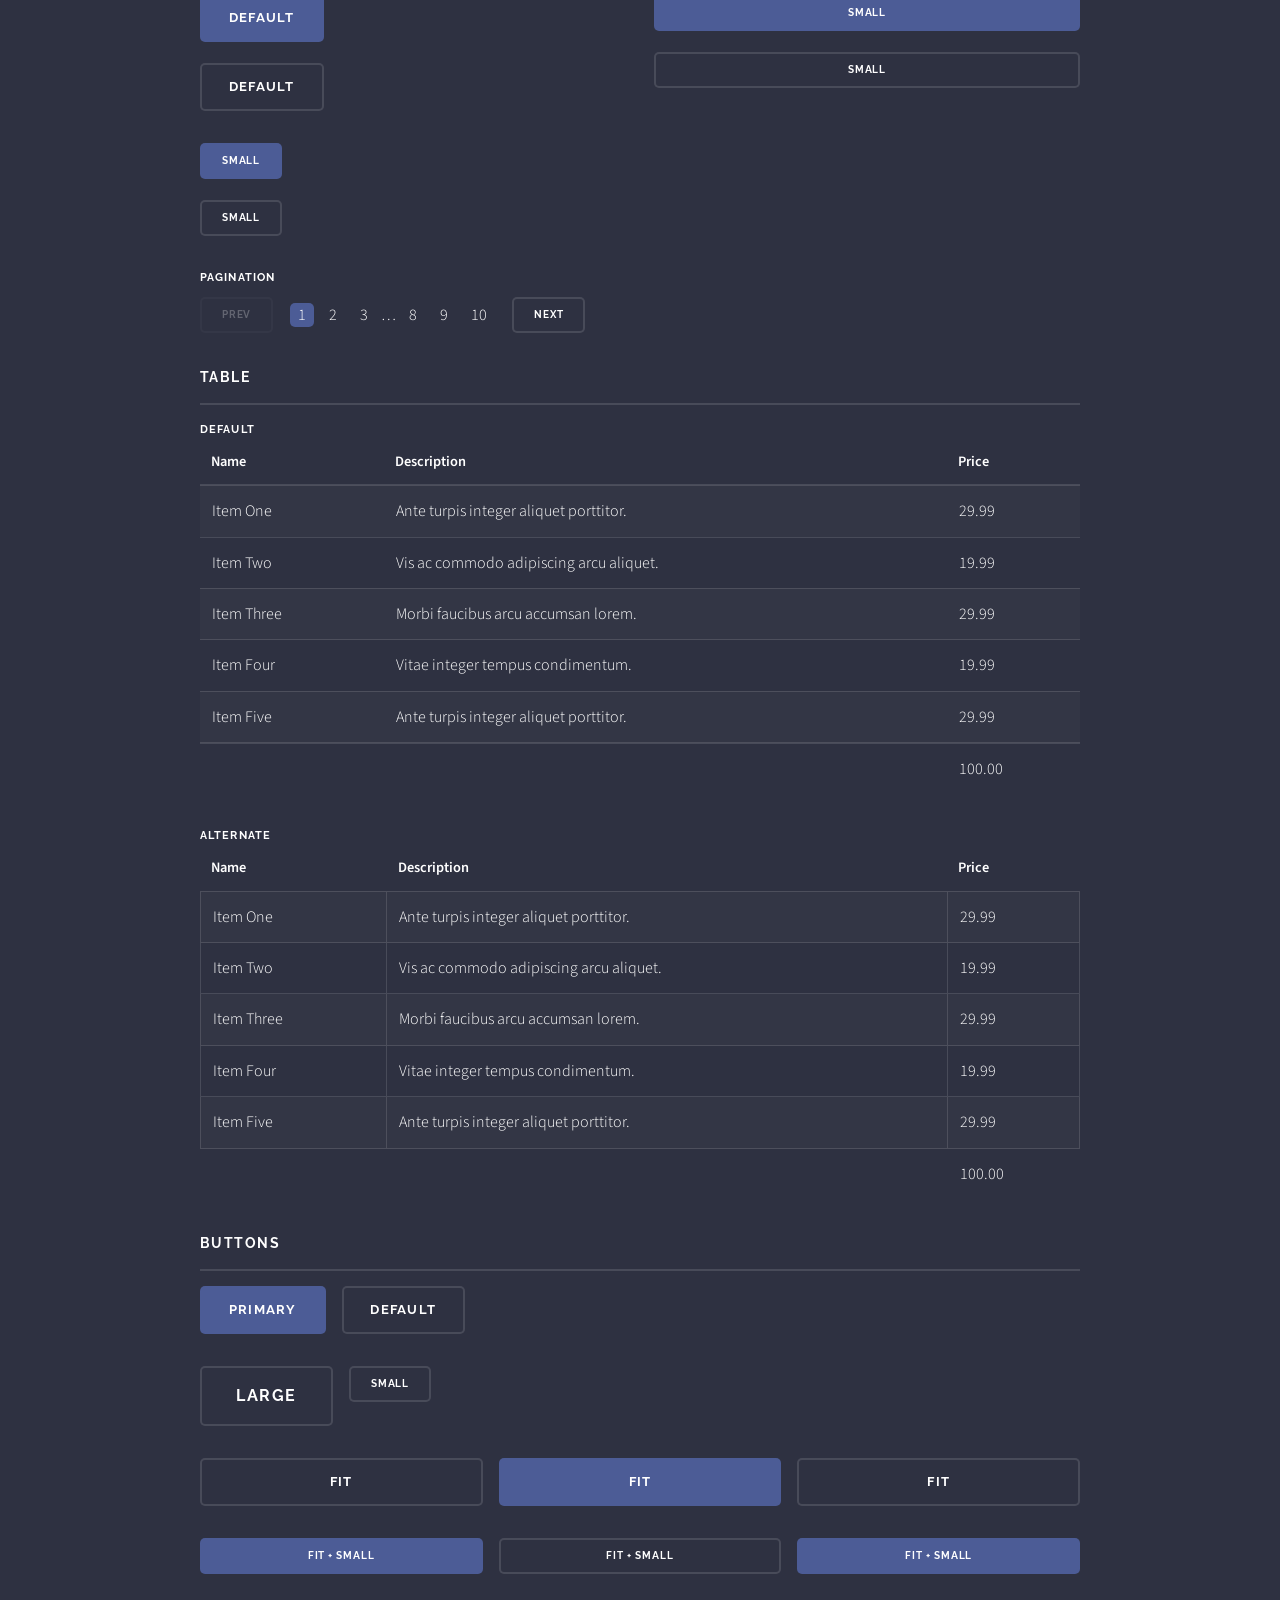
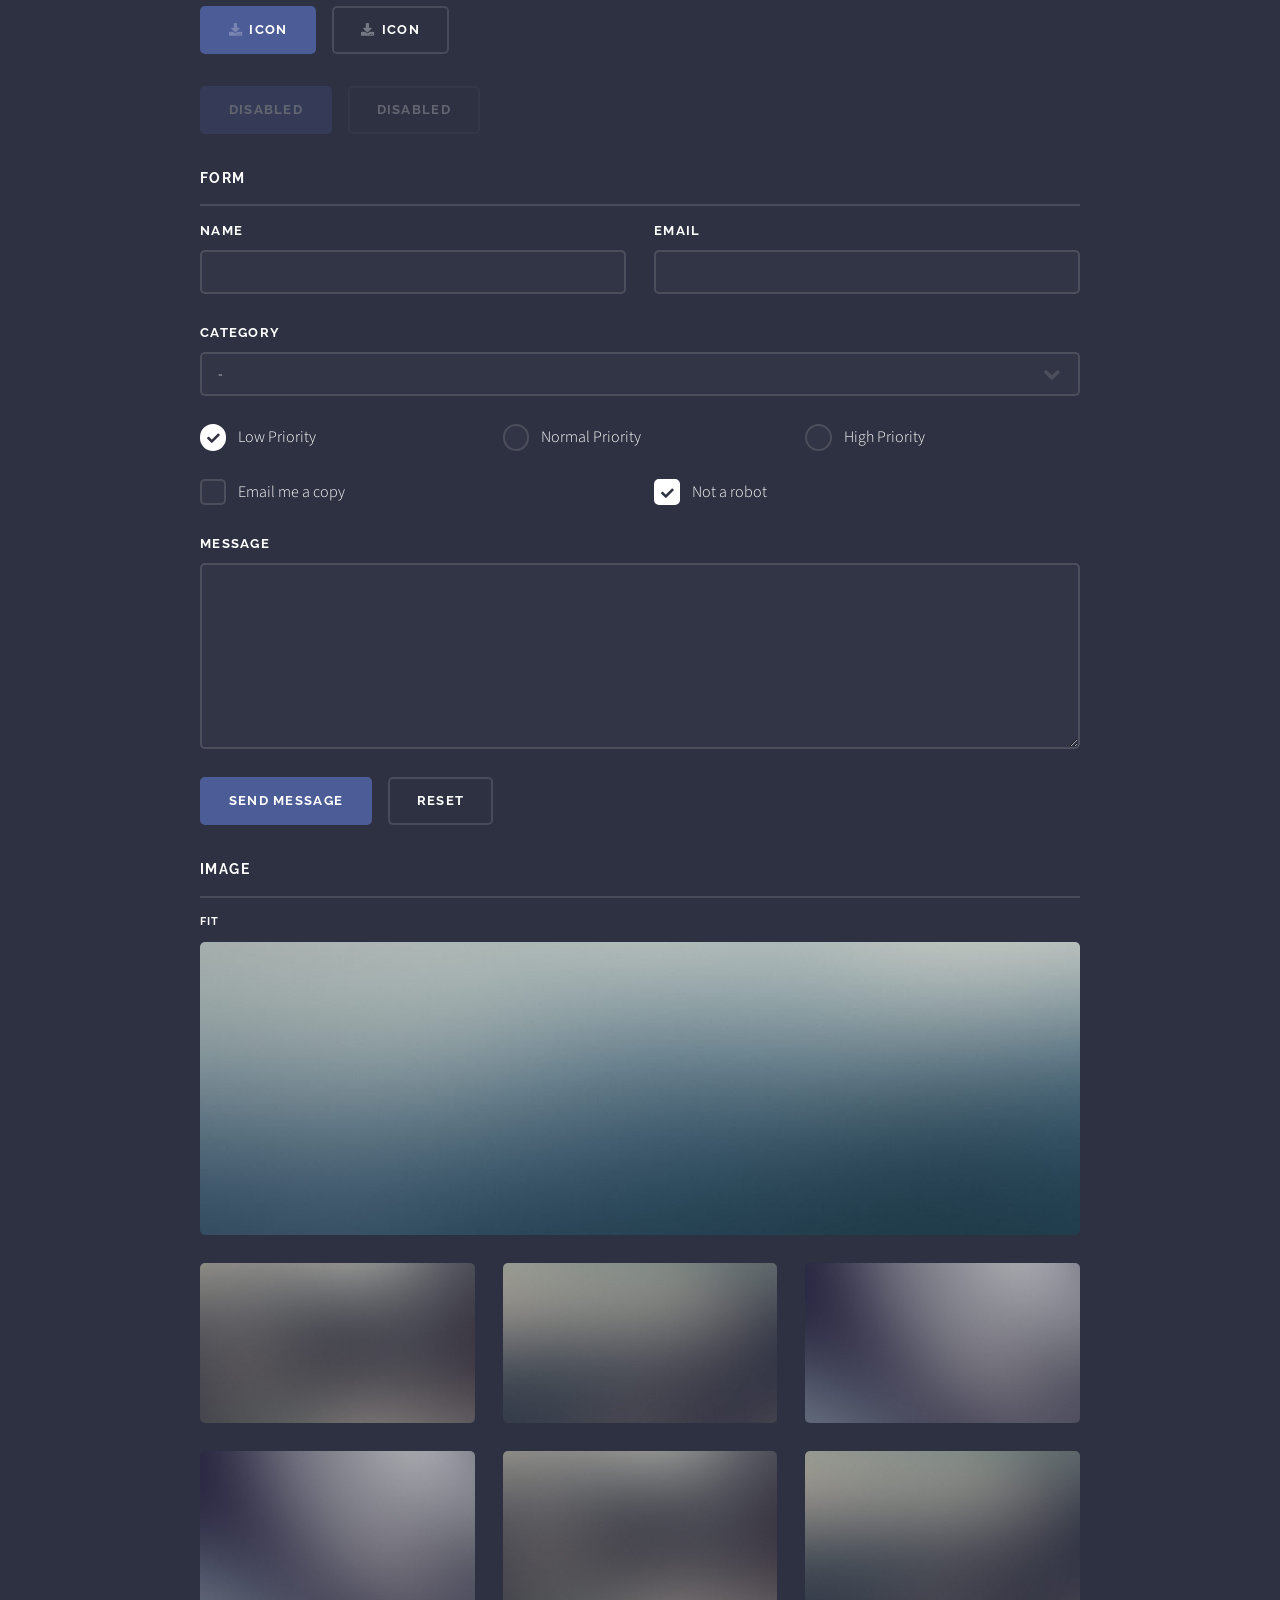
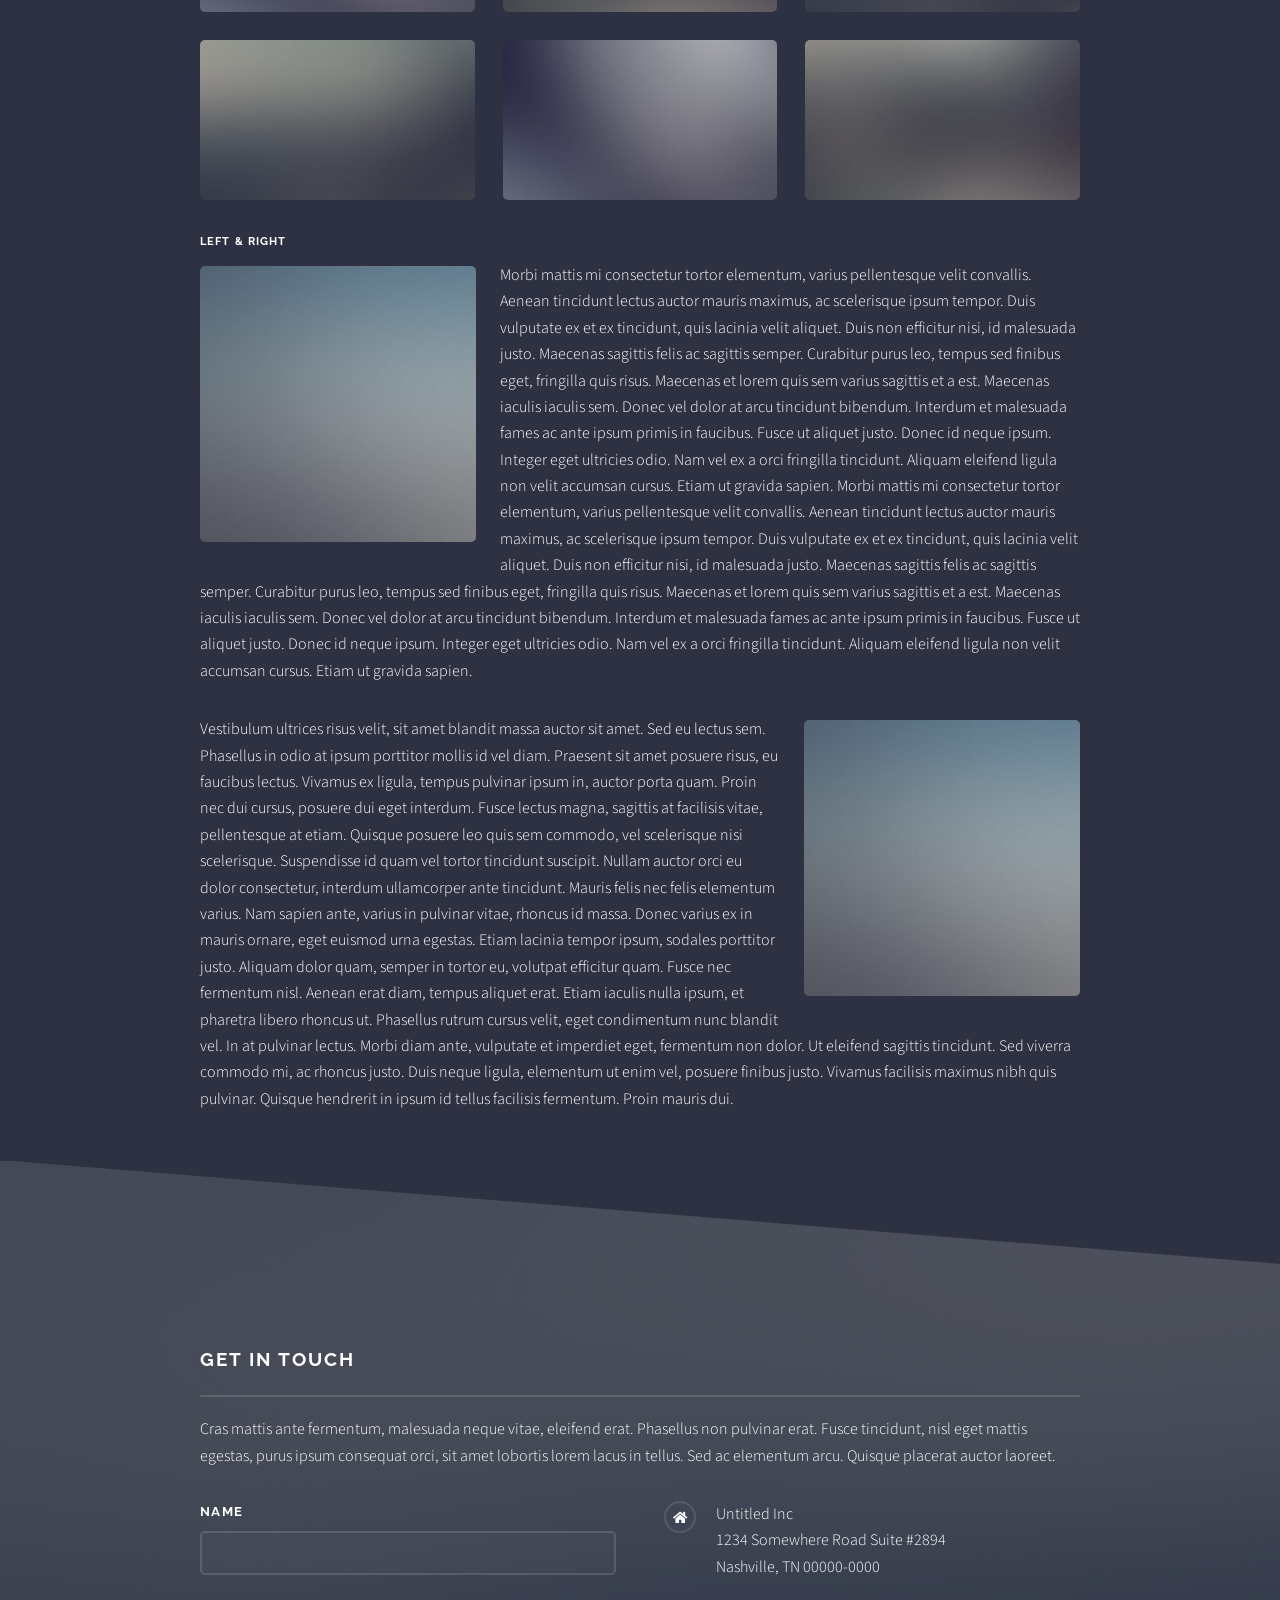
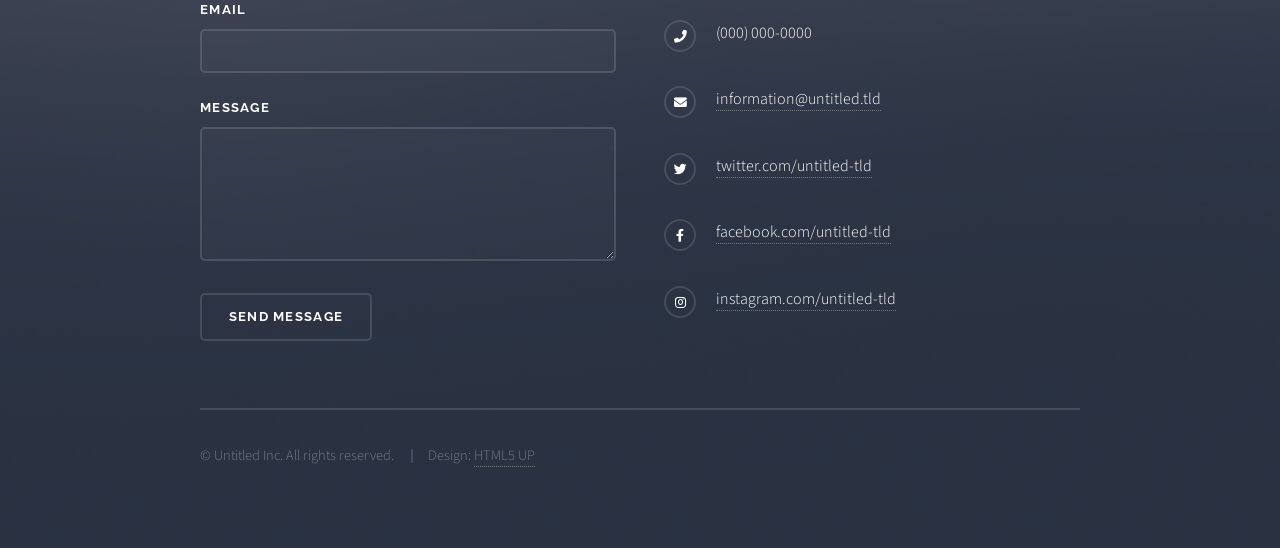
==== commit c191927a: "feat: perbarui profil, experience, skills, project, dan responsive layout" ====
--- a/elements.html
+++ b/elements.html
@@ -361,7 +361,7 @@
               </div>
             </div>
             <h4>Left &amp; Right</h4>
-            <p><span class="image left"><img src="images/pic01.jpg" alt="" /></span>Morbi mattis mi consectetur tortor
+            <p><span class="image left"><img src="images/pic02.jpg" alt="" /></span>Morbi mattis mi consectetur tortor
               elementum, varius pellentesque velit convallis. Aenean tincidunt lectus auctor mauris maximus, ac
               scelerisque ipsum tempor. Duis vulputate ex et ex tincidunt, quis lacinia velit aliquet. Duis non
               efficitur nisi, id malesuada justo. Maecenas sagittis felis ac sagittis semper. Curabitur purus leo,
